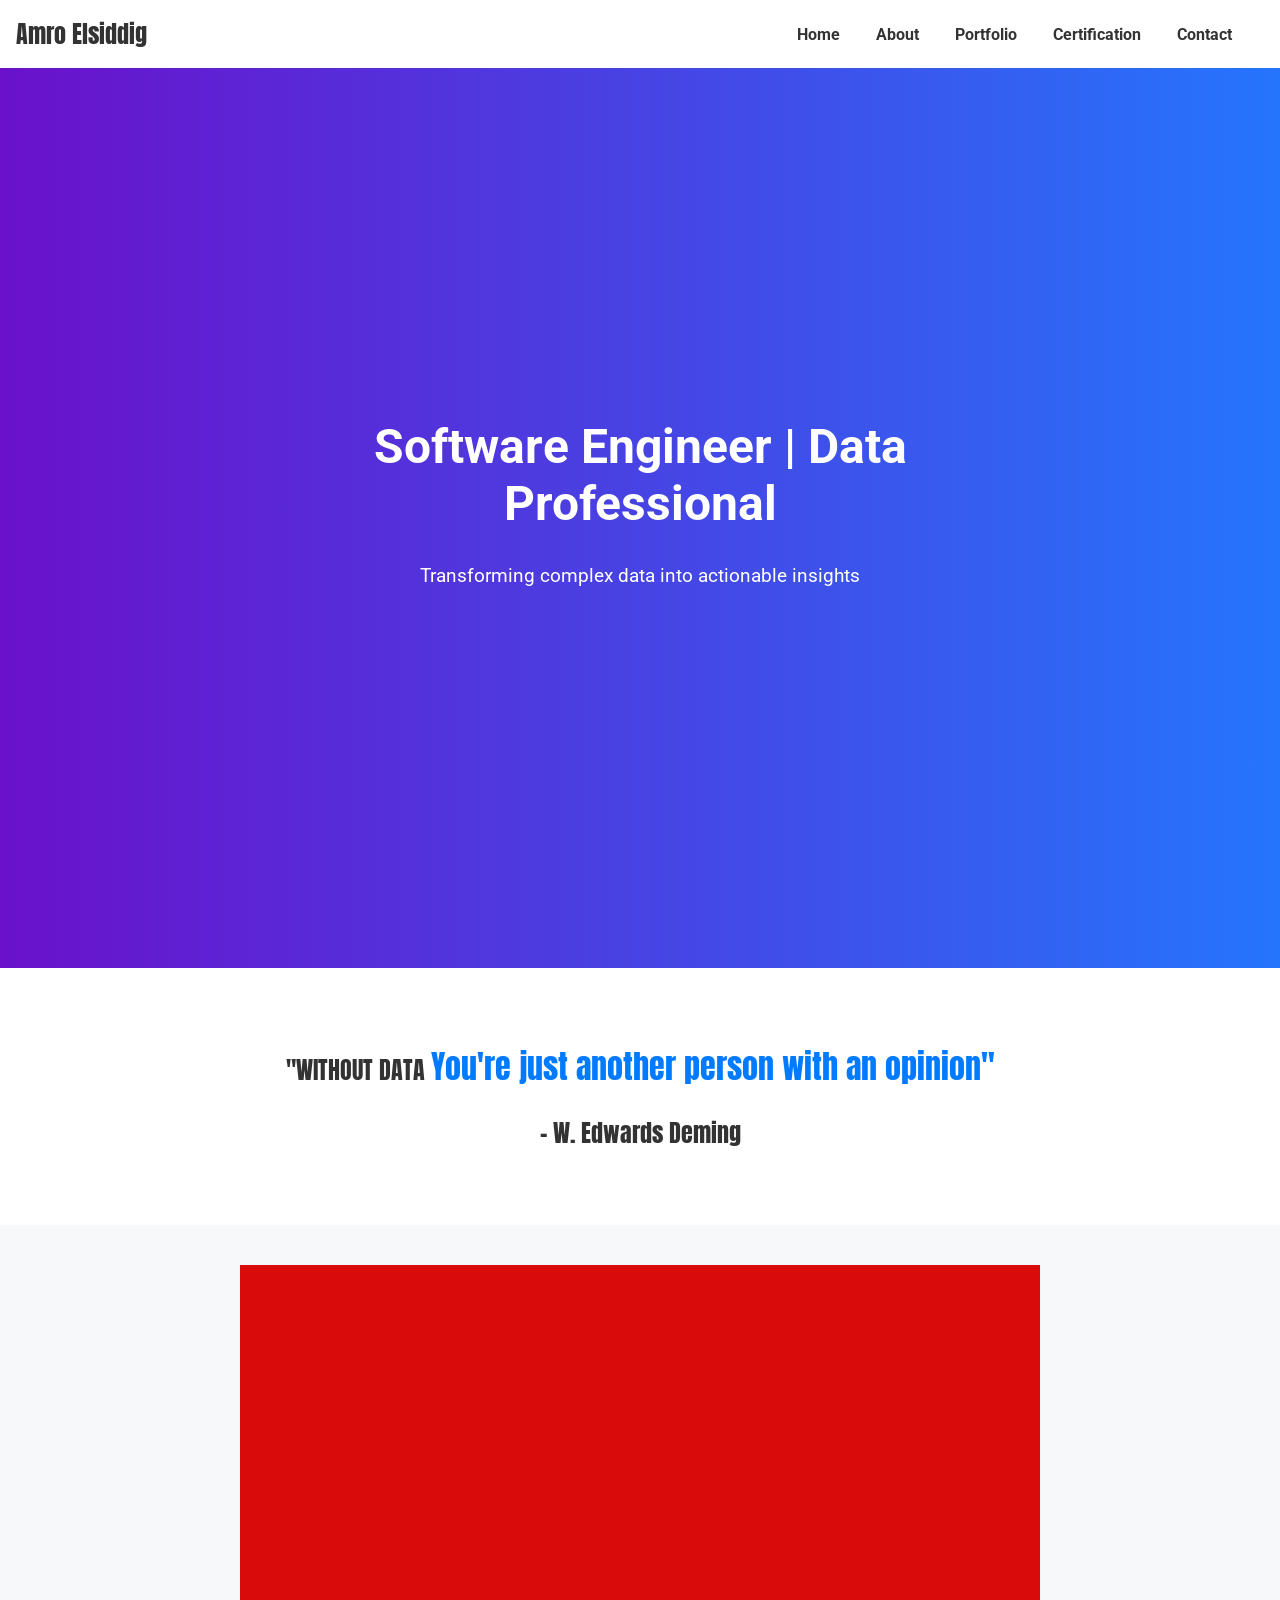
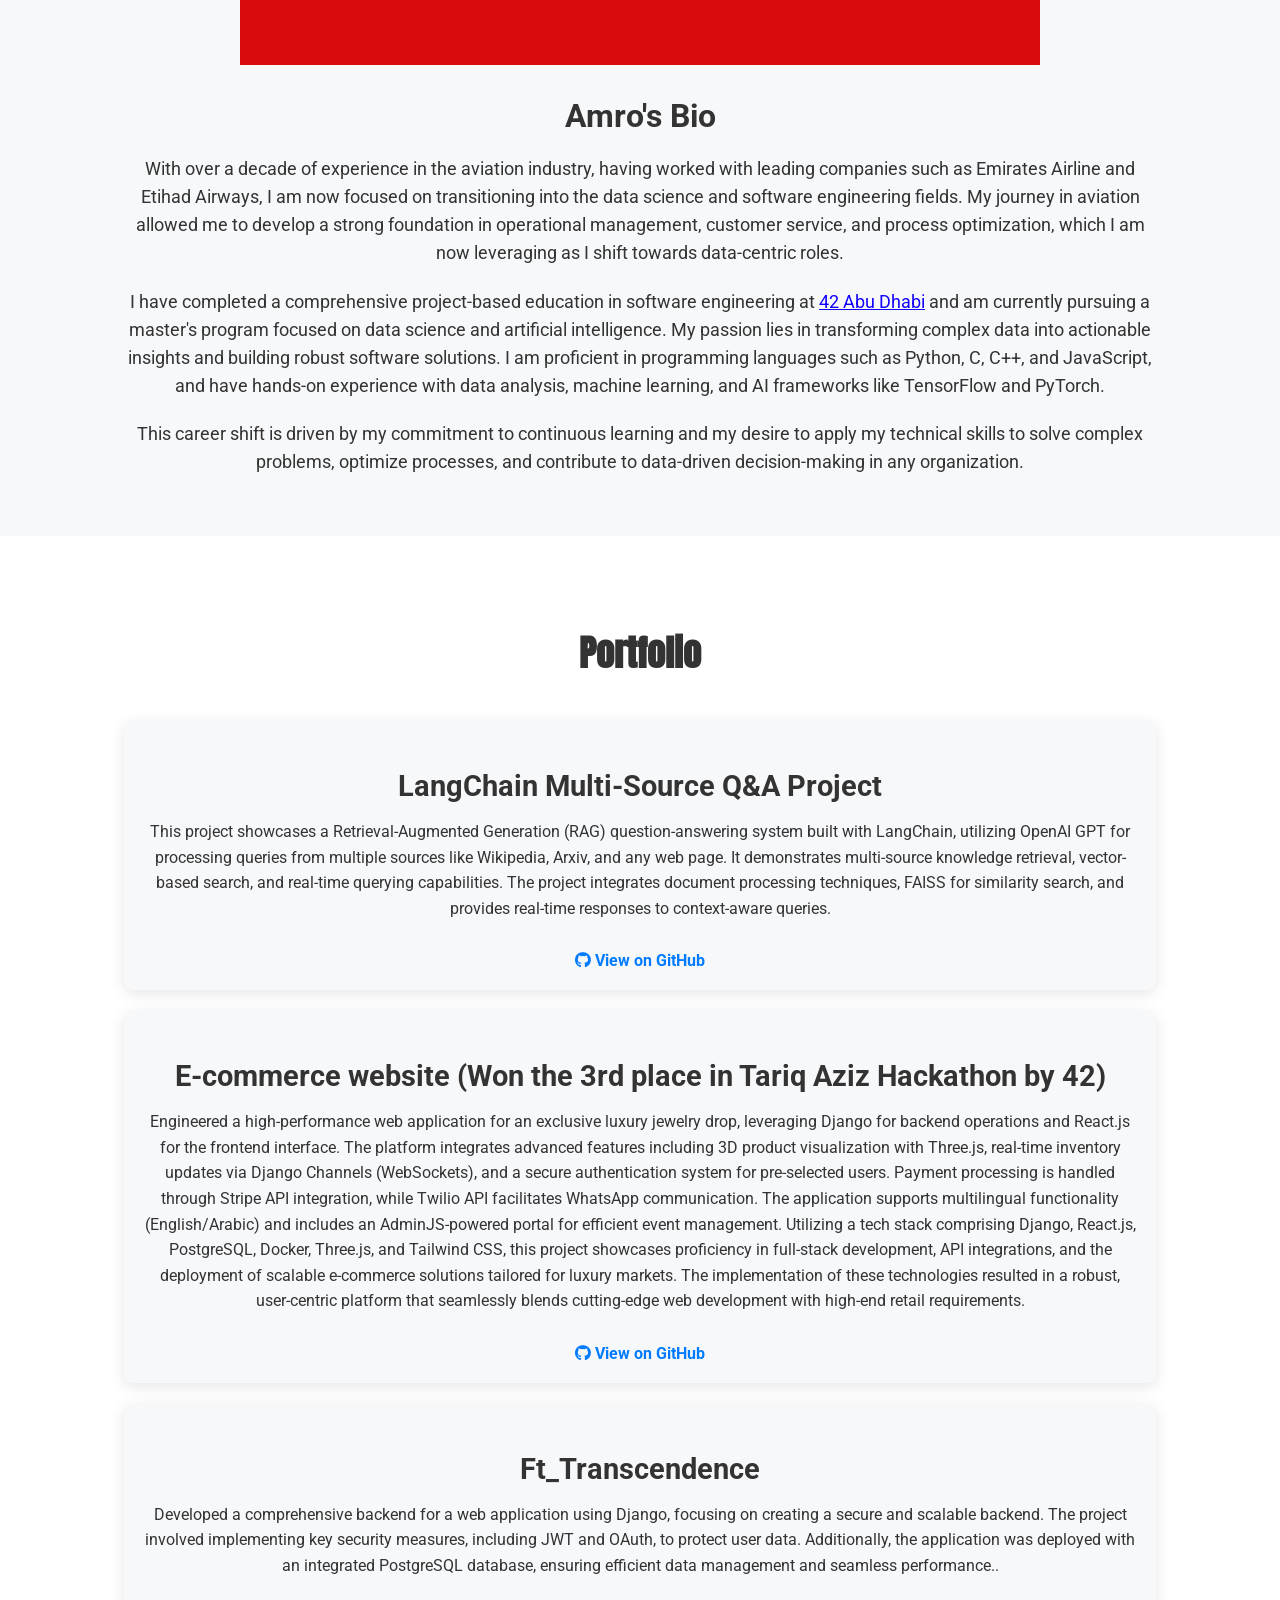
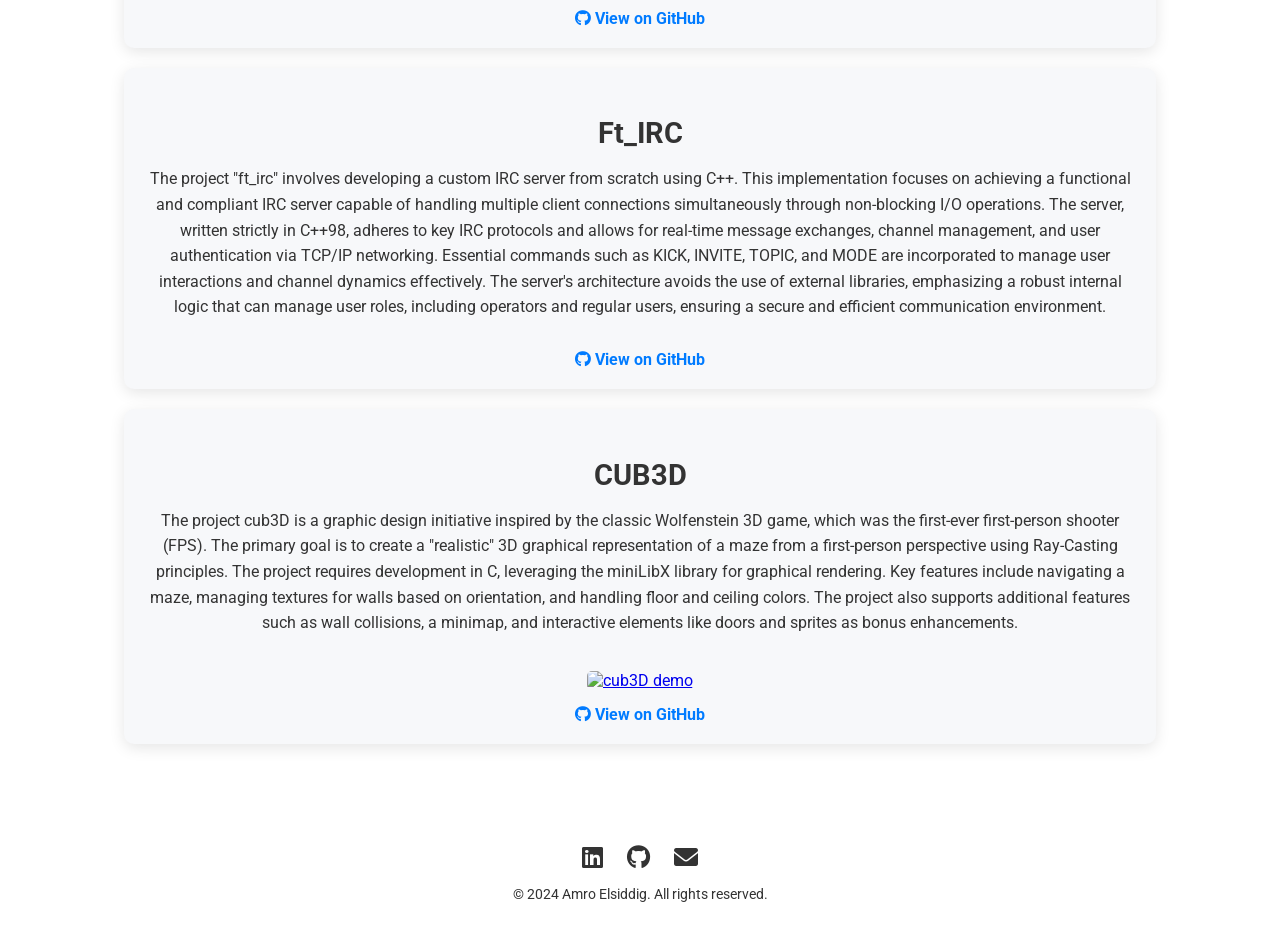
==== index.html @ ffdef71f "title" ====
<!doctype html>
<html lang="en">

<head>
    <meta charset="utf-8">
    <meta name="viewport" content="width=device-width, initial-scale=1">
    <title>Amro Elsiddig</title>

    <!-- Fonts -->
    <link href="https://fonts.googleapis.com/css2?family=Anton&family=Roboto:wght@400;700&display=swap" rel="stylesheet">

    <!-- Icons -->
    <link rel="stylesheet" href="https://cdnjs.cloudflare.com/ajax/libs/font-awesome/6.0.0-beta3/css/all.min.css">

    <!-- Custom Styles -->
    <link rel="stylesheet" href="styles.css">
</head>

<body>
    <nav class="navbar">
        <div class="navbar-left">
            <span class="navbar-name">Amro Elsiddig</span>
        </div>
        <ul class="navbar-right">
            <li><a href="#home">Home</a></li>
            <li><a href="#about">About</a></li>
            <li><a href="#portfolio">Portfolio</a></li>
            <li><a href="#Certification">Certification</a></li>
            <li><a href="#contact">Contact</a></li>
        </ul>
    </nav>

    <section class="banner">
        <div id="particles-js"></div>
        <div class="banner-content">
            <h2>Software Engineer | Data Professional </h2>
            <p>Transforming complex data into actionable insights</p>
        </div>
    </section>

    <section class="quote">
        <p>"WITHOUT DATA <span>You're just another person with an opinion"</span></p>
        <p>- W. Edwards Deming</p>
    </section>

    <main>
        <div class="content" id="about">
            <div style="width: 800px; height: 400px; background-color: rgb(218, 11, 11); margin: 0 auto;"></div>
            <h3>Amro's Bio</h3>
            <p>With over a decade of experience in the aviation industry, having worked with leading companies such as Emirates Airline and Etihad Airways, I am now focused on transitioning into the data science and software engineering fields. My journey in aviation allowed me to develop a strong foundation in operational management, customer service, and process optimization, which I am now leveraging as I shift towards data-centric roles.</p>
            <p>I have completed a comprehensive project-based education in software engineering at <a href="https://42abudhabi.ae" style="color: #1100fd;">42 Abu Dhabi</a> and am currently pursuing a master's program focused on data science and artificial intelligence. My passion lies in transforming complex data into actionable insights and building robust software solutions. I am proficient in programming languages such as Python, C, C++, and JavaScript, and have hands-on experience with data analysis, machine learning, and AI frameworks like TensorFlow and PyTorch.</p>
            <p>This career shift is driven by my commitment to continuous learning and my desire to apply my technical skills to solve complex problems, optimize processes, and contribute to data-driven decision-making in any organization.</p>
        </div>

        <div class="portfolio-block" id="portfolio">
            <h2>Portfolio</h2>
            <div class="portfolio-item">
                <h3>LangChain Multi-Source Q&A Project</h3>
                <p>This project showcases a Retrieval-Augmented Generation (RAG) question-answering system built with LangChain, utilizing OpenAI GPT for processing queries from multiple sources like Wikipedia, Arxiv, and any web page. It demonstrates multi-source knowledge retrieval, vector-based search, and real-time querying capabilities. The project integrates document processing techniques, FAISS for similarity search, and provides real-time responses to context-aware queries.</p>
                <a href="https://github.com/amrokamalelsiddig/Multi-Source-Knowledge-Retrieval-System" target="_blank" class="github-link">
                    <i class="fab fa-github"></i> View on GitHub
                </a>
            </div>                      
            <div class="portfolio-item">
                <h3>E-commerce website (Won the 3rd place in Tariq Aziz Hackathon by 42)</h3>
                <p>Engineered a high-performance web application for an exclusive luxury jewelry drop, leveraging Django for backend operations and React.js for the frontend interface. The platform integrates advanced features including 3D product visualization with Three.js, real-time inventory updates via Django Channels (WebSockets), and a secure authentication system for pre-selected users. Payment processing is handled through Stripe API integration, while Twilio API facilitates WhatsApp communication. The application supports multilingual functionality (English/Arabic) and includes an AdminJS-powered portal for efficient event management. Utilizing a tech stack comprising Django, React.js, PostgreSQL, Docker, Three.js, and Tailwind CSS, this project showcases proficiency in full-stack development, API integrations, and the deployment of scalable e-commerce solutions tailored for luxury markets. The implementation of these technologies resulted in a robust, user-centric platform that seamlessly blends cutting-edge web development with high-end retail requirements.</p>
                <a href="https://github.com/0x0M4R/colour_ring_drop?tab=readme-ov-file" target="_blank" class="github-link">
                    <i class="fab fa-github"></i> View on GitHub
                </a>
            </div>
            <div class="portfolio-item">
                <h3>Ft_Transcendence</h3>
                <p>Developed a comprehensive backend for a web application using Django, focusing on creating a secure and scalable backend. The project involved implementing key security measures, including JWT and OAuth, to protect user data. Additionally, the application was deployed with an integrated PostgreSQL database, ensuring efficient data management and seamless performance..</p>
                <a href="https://github.com/amrokamalelsiddig/Ft_Transcendence" target="_blank" class="github-link">
                    <i class="fab fa-github"></i> View on GitHub
                </a>
            </div>
            <div class="portfolio-item">
                <h3>Ft_IRC</h3>
                <p>The project "ft_irc" involves developing a custom IRC server from scratch using C++. This implementation focuses on achieving a functional and compliant IRC server capable of handling multiple client connections simultaneously through non-blocking I/O operations. The server, written strictly in C++98, adheres to key IRC protocols and allows for real-time message exchanges, channel management, and user authentication via TCP/IP networking. Essential commands such as KICK, INVITE, TOPIC, and MODE are incorporated to manage user interactions and channel dynamics effectively. The server's architecture avoids the use of external libraries, emphasizing a robust internal logic that can manage user roles, including operators and regular users, ensuring a secure and efficient communication environment.</p>
                <a href="https://github.com/amrokamalelsiddig/ft_irc" target="_blank" class="github-link">
                    <i class="fab fa-github"></i> View on GitHub
                </a>
            </div>
            <div class="portfolio-item">
                <h3>CUB3D</h3>
                <p>The project cub3D is a graphic design initiative inspired by the classic Wolfenstein 3D game, which was the first-ever first-person shooter (FPS). The primary goal is to create a "realistic" 3D graphical representation of a maze from a first-person perspective using Ray-Casting principles. The project requires development in C, leveraging the miniLibX library for graphical rendering. Key features include navigating a maze, managing textures for walls based on orientation, and handling floor and ceiling colors. The project also supports additional features such as wall collisions, a minimap, and interactive elements like doors and sprites as bonus enhancements.</p>
                <div class="gif-container">
                    <a href="https://github.com/amrokamalelsiddig/final_cub3d" target="_blank">
                        <img src="media/cub3d.gif" alt="cub3D demo" class="gif">
                    </a>
                </div>
                <div class="github-link-container">
                    <a href="https://github.com/amrokamalelsiddig/final_cub3d" target="_blank" class="github-link">
                        <i class="fab fa-github"></i> View on GitHub
                    </a>
                </div>
            </div>
            <!-- Add more portfolio items as needed -->
        </div>
    </main>
    <!-- Contact Section -->
    <footer>
        <div class="social-icons" id="contact">
            <a href="https://www.linkedin.com/in/amro-elsiddig" target="_blank"><i class="fab fa-linkedin"></i></a>
            <a href="https://github.com/amrokamalelsiddig" target="_blank"><i class="fab fa-github"></i></a>
            <a href="mailto:amrokamalelsiddig@gmail.com"><i class="fas fa-envelope"></i></a>
        </div>
        <p>&copy; 2024 Amro Elsiddig. All rights reserved.</p>
    </footer>
    <script src="https://cdn.jsdelivr.net/particles.js/2.0.0/particles.min.js"></script>
    <script src="script.js"></script>
</body>

</html>
---- styles.css ----
/* General Styles */
body {
    font-family: 'Roboto', sans-serif;
    margin: 0;
    padding: 0;
    background-color: #f7f8fa; /* Light background for a clean look */
    color: #333; /* Dark text for readability */
}

.navbar {
    background-color: #ffffff; /* White background for navbar */
    padding: 1rem;
    box-shadow: 0 2px 5px rgba(0, 0, 0, 0.1); /* Subtle shadow for depth */
    display: flex;
    justify-content: space-between;
    align-items: center;
}

.navbar-left {
    font-family: 'Anton', sans-serif;
    font-size: 1.5rem;
    color: #333; /* Dark text for contrast */
}

.navbar-right {
    list-style: none;
    margin: 0;
    padding: 0;
}

.navbar-right li {
    display: inline;
    margin-right: 2rem;
}

.navbar-right a {
    color: #333; /* Dark links */
    text-decoration: none;
    font-weight: bold;
    transition: color 0.3s;
}

.navbar-right a:hover {
    color: #007BFF; /* Blue hover color */
}

/* Banner Section */
.banner {
    position: relative;
    height: 100vh;
    display: flex;
    justify-content: center;
    align-items: center;
    text-align: center;
    background: linear-gradient(to right, #6a11cb, #2575fc); /* Modern gradient background */
    color: #ffffff;
}

.banner-content {
    z-index: 1;
    position: relative;
    max-width: 800px;
}

.banner h2 {
    font-size: 3rem;
    margin: 0;
    z-index: 2;
    position: relative;
}

.banner p {
    margin: 2rem 0;
    font-size: 1.2rem;
}

.banner .highlight {
    color: #ffba08; /* Highlighted text in golden yellow */
}

.banner .social-icons a {
    color: #ffffff;
    margin: 0 1rem;
    font-size: 2rem;
    transition: color 0.3s;
}

.banner .social-icons a:hover {
    color: #ffba08; /* Golden yellow hover effect */
}

.banner-buttons .btn {
    background-color: #ffffff;
    border: 1px solid #007BFF; /* Blue border */
    padding: 0.7rem 1.5rem;
    text-transform: uppercase;
    font-weight: bold;
    margin: 1rem;
    cursor: pointer;
    text-decoration: none;
    color: #007BFF; /* Blue text */
    transition: background-color 0.3s, color 0.3s;
}

.banner-buttons .btn:hover {
    background-color: #007BFF; /* Filled button on hover */
    color: #ffffff; /* White text */
}

/* Particles Container */
#particles-js {
    position: absolute;
    top: 0;
    left: 0;
    width: 100%;
    height: 100%;
    z-index: 0;
}

/* Quote Section */
.quote {
    background-color: #ffffff; /* Matching background with navbar */
    color: #333;
    padding: 50px 20px;
    text-align: center;
    font-family: 'Anton', sans-serif;
    font-size: 24px;
}

.quote span {
    color: #007BFF; /* Highlighted quote text */
    font-size: 32px;
}

/* Content Section */
.content {
    padding: 40px 20px;
    text-align: center;
    background-color: #f7f8fa; /* Light background */
    color: #333; /* Dark text */
    max-width: 80%;
    margin: 0 auto;
}

.content img {
    border-radius: 50%;
    margin-bottom: 20px;
}

.content h3 {
    font-size: 2em;
    margin-bottom: 20px;
}

.content p {
    font-size: 1.1em;
    line-height: 1.6;
    margin-bottom: 20px;
}

/* Portfolio Block */
.portfolio-block {
    background-color: #ffffff; /* White background */
    color: #333; /* Dark text */
    padding: 60px 20px;
    text-align: center;
}

.portfolio-block h2 {
    font-family: 'Anton', sans-serif;
    font-size: 36px;
    margin-bottom: 40px;
}

.portfolio-item {
    background-color: #f7f8fa; /* Light grey */
    padding: 20px;
    margin: 20px auto;
    width: 80%;
    box-shadow: 0px 4px 15px rgba(0, 0, 0, 0.1); /* Soft shadow */
    border-radius: 10px;
    text-align: center;
}

.portfolio-item h3 {
    font-size: 1.8em;
    margin-bottom: 10px;
}

.portfolio-item p {
    font-size: 1em;
    line-height: 1.6;
    margin-bottom: 15px;
}

.portfolio-item a.github-link {
    display: inline-block;
    margin-top: 15px;
    color: #007BFF; /* Blue link */
    text-decoration: none;
    font-weight: bold;
    font-size: 1em;
}

.portfolio-item a.github-link:hover {
    text-decoration: underline;
}

.gif-container img {
    width: 100%;
    max-width: 400px;
    height: auto;
    margin-top: 15px;
    border-radius: 5px;
}

.gif-container {
    text-align: center;
    margin-top: 20px;
}

/* Footer */
footer {
    background-color: #ffffff; /* Matching background */
    color: #333;
    text-align: center;
    padding: 20px;
}

.social-icons {
    margin-bottom: 10px;
}

.social-icons a {
    color: #333;
    margin: 0 10px;
    font-size: 24px;
    transition: color 0.3s;
}

.social-icons a:hover {
    color: #007BFF; /* Blue hover effect */
}

footer p {
    font-size: 14px;
}

/* Contact Section */
.contact {
    background-color: #ffffff; /* White background */
    color: #333; /* Dark text */
    padding: 60px 20px;
    text-align: center;
}

.contact h2 {
    font-family: 'Anton', sans-serif;
    font-size: 36px;
    margin-bottom: 40px;
}

.form-group {
    margin-bottom: 20px;
}

.form-group label {
    display: block;
    margin-bottom: 10px;
    font-weight: bold;
}

.form-group input, .form-group textarea {
    width: 100%;
    padding: 10px;
    border: 1px solid #ccc;
    border-radius: 5px;
    font-size: 16px;
}

.form-group input[type="submit"] {
    background-color: #007BFF; /* Blue button */
    color: #ffffff;
    border: none;
    padding: 10px 20px;
    font-size: 16px;
    cursor: pointer;
}

.form-group input[type="submit"]:hover {
    background-color: #0069d9; /* Darker blue on hover */
}

.error-message {
    color: #ff0000; /* Red error message */
    font-size: 14px;
    display: none;
}

.error-message.visible {
    display: block;
}
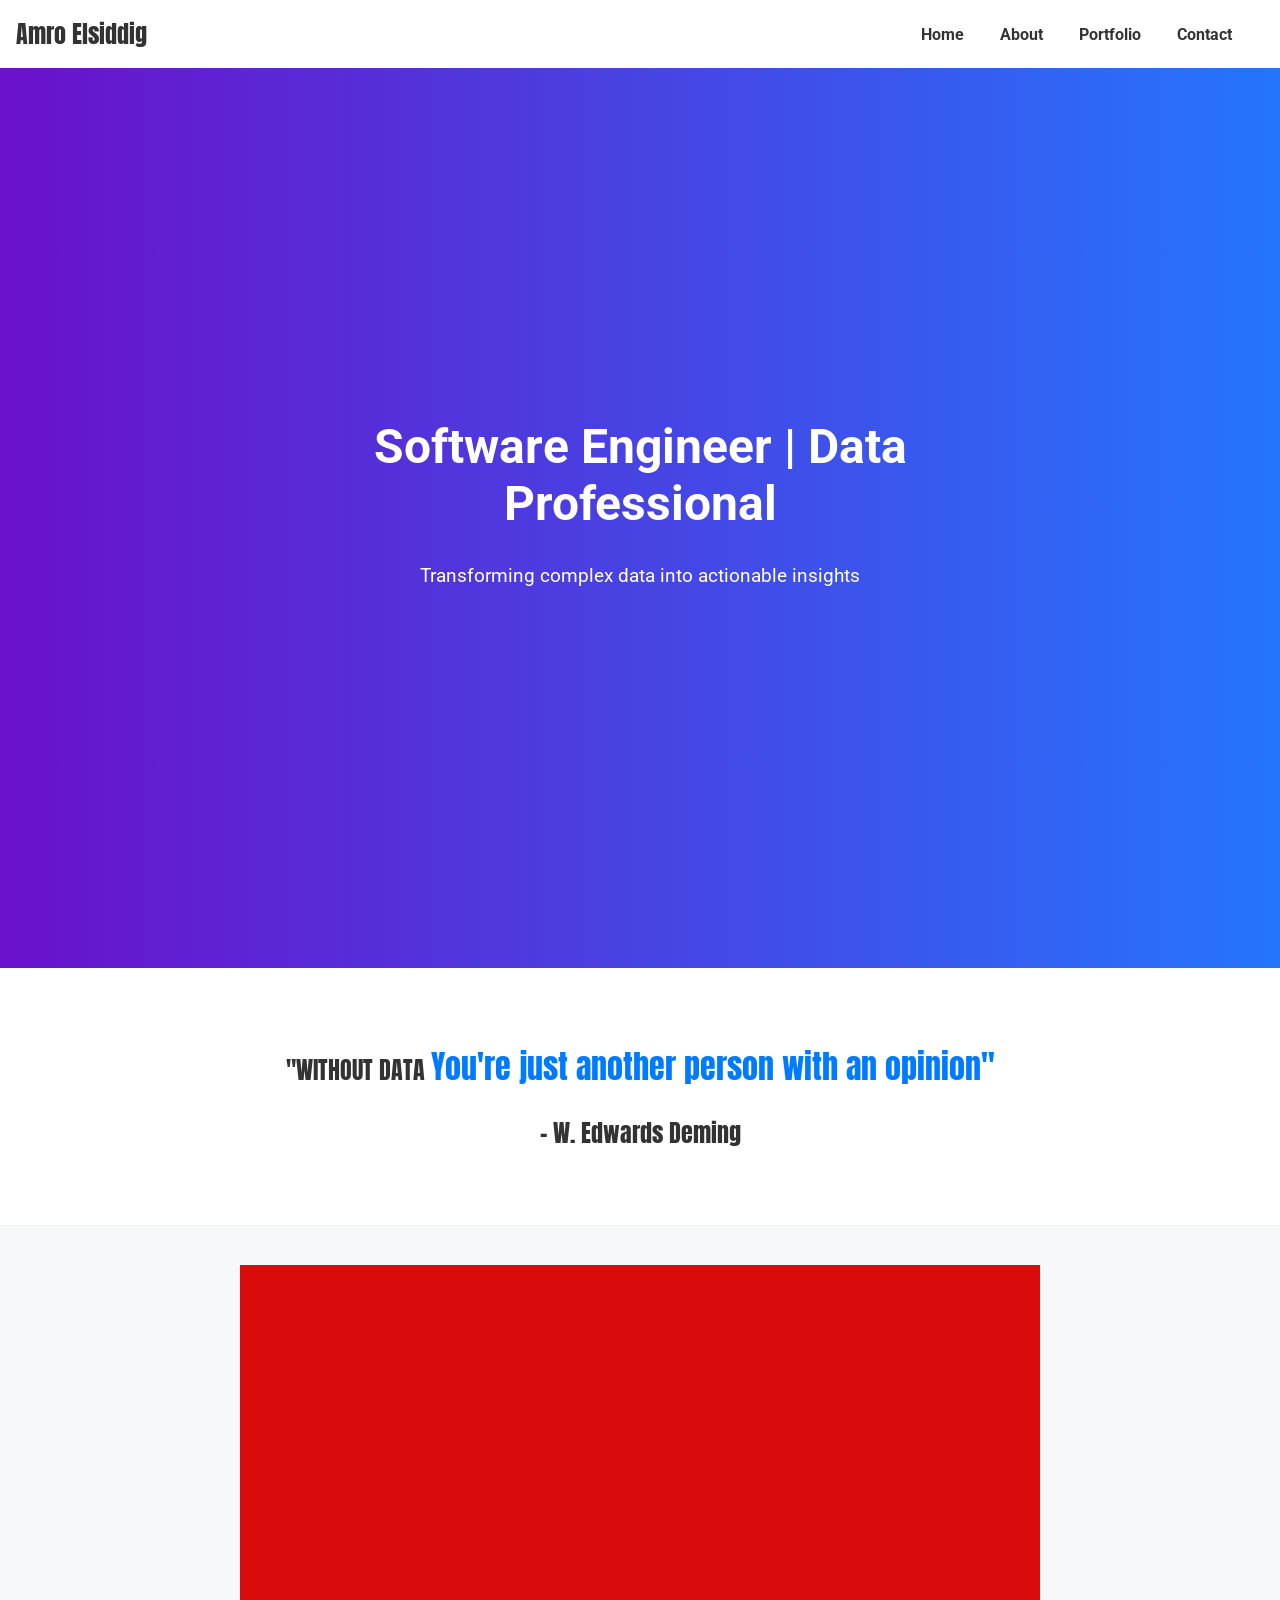
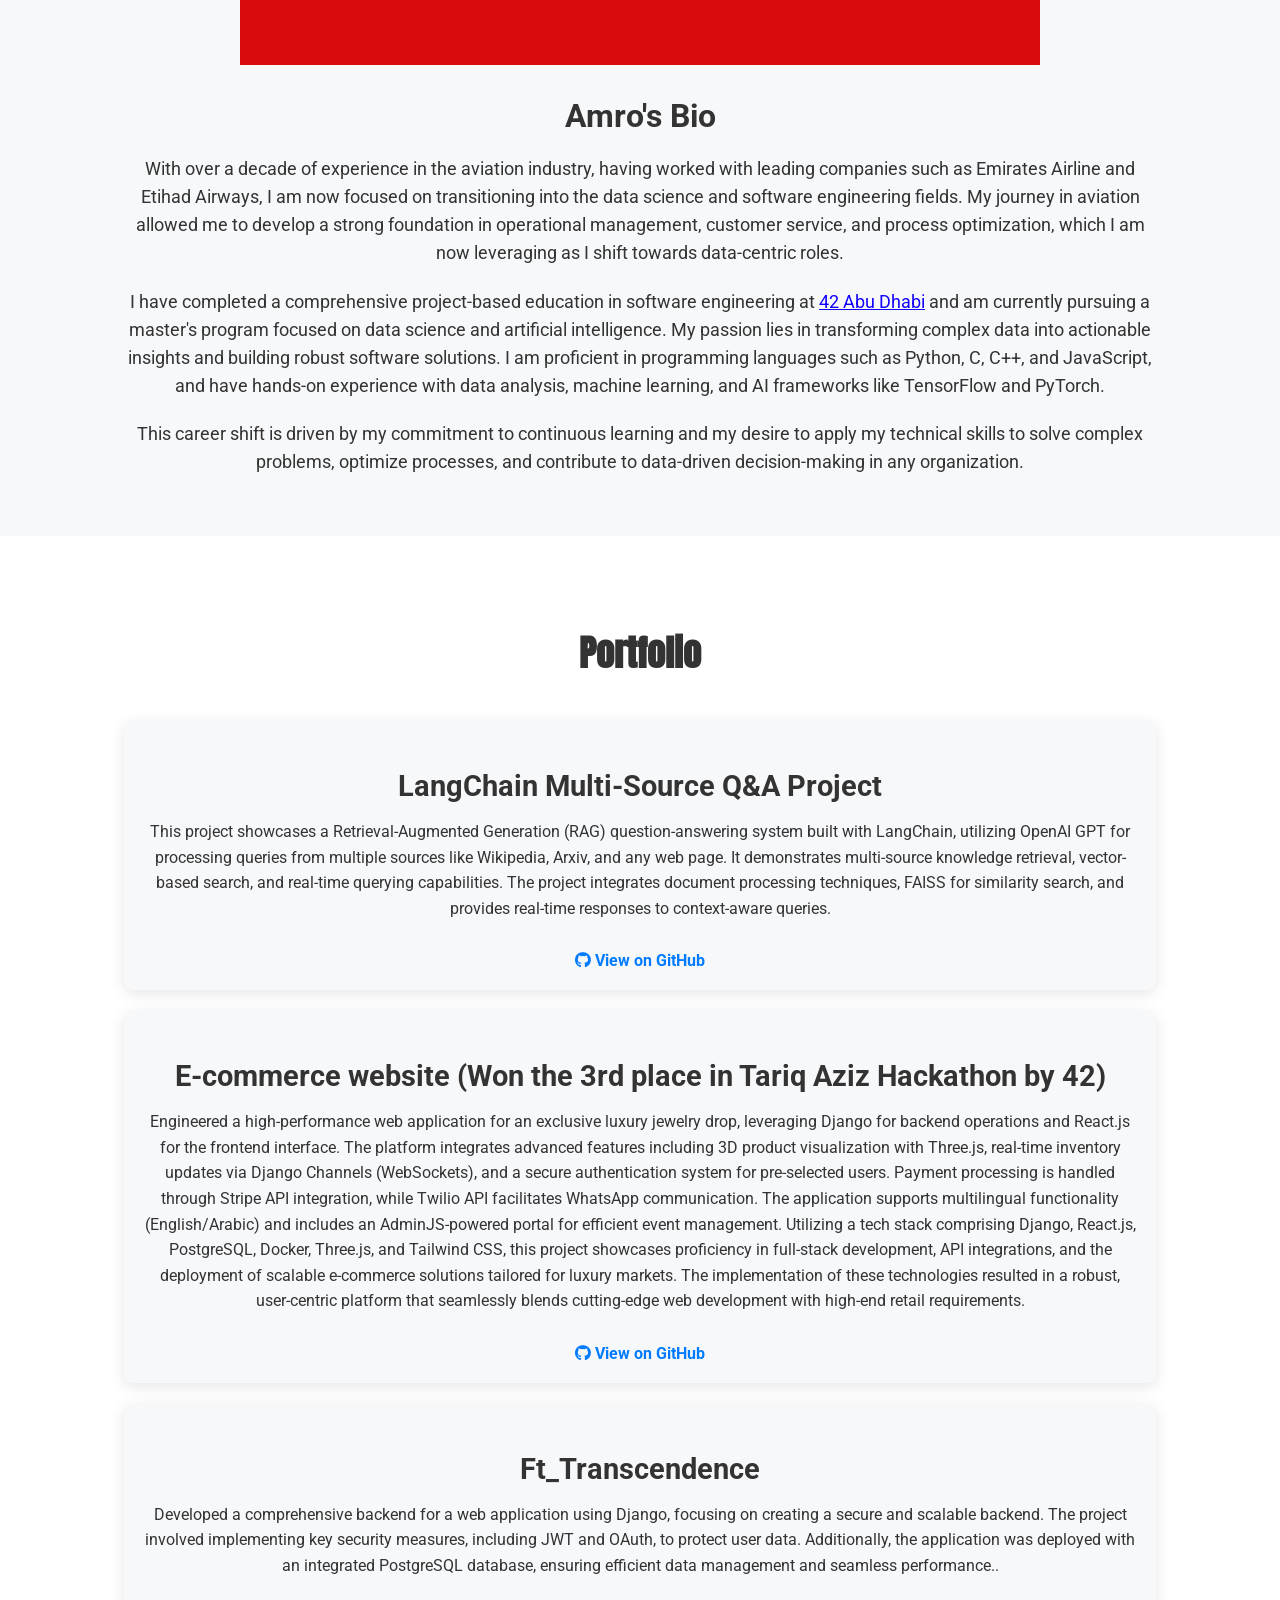
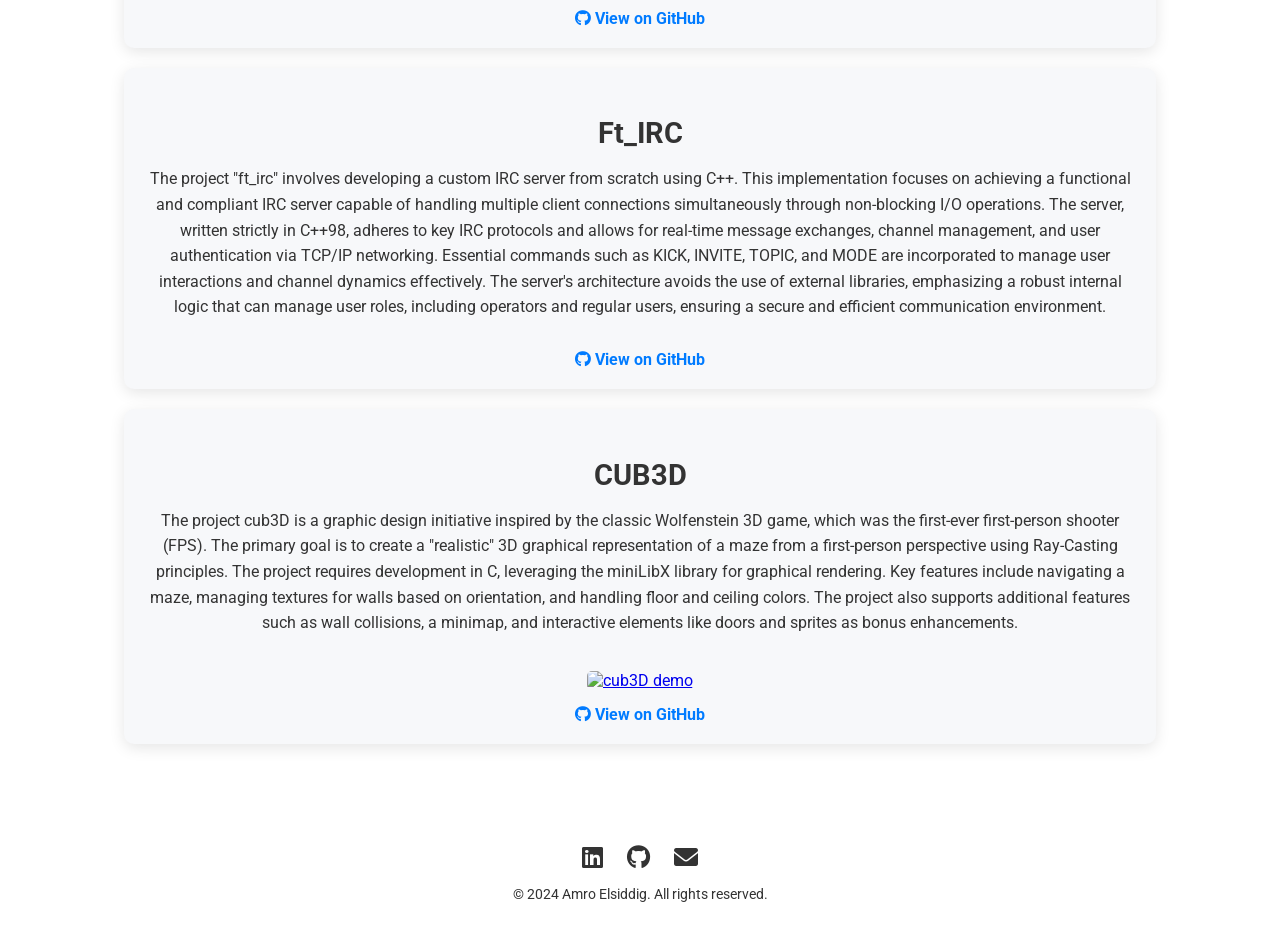
==== commit 25ef3bcb: "removed cert" ====
--- a/index.html
+++ b/index.html
@@ -25,7 +25,7 @@
             <li><a href="#home">Home</a></li>
             <li><a href="#about">About</a></li>
             <li><a href="#portfolio">Portfolio</a></li>
-            <li><a href="#Certification">Certification</a></li>
+            <!-- <li><a href="#Certification">Certification</a></li> -->
             <li><a href="#contact">Contact</a></li>
         </ul>
     </nav>
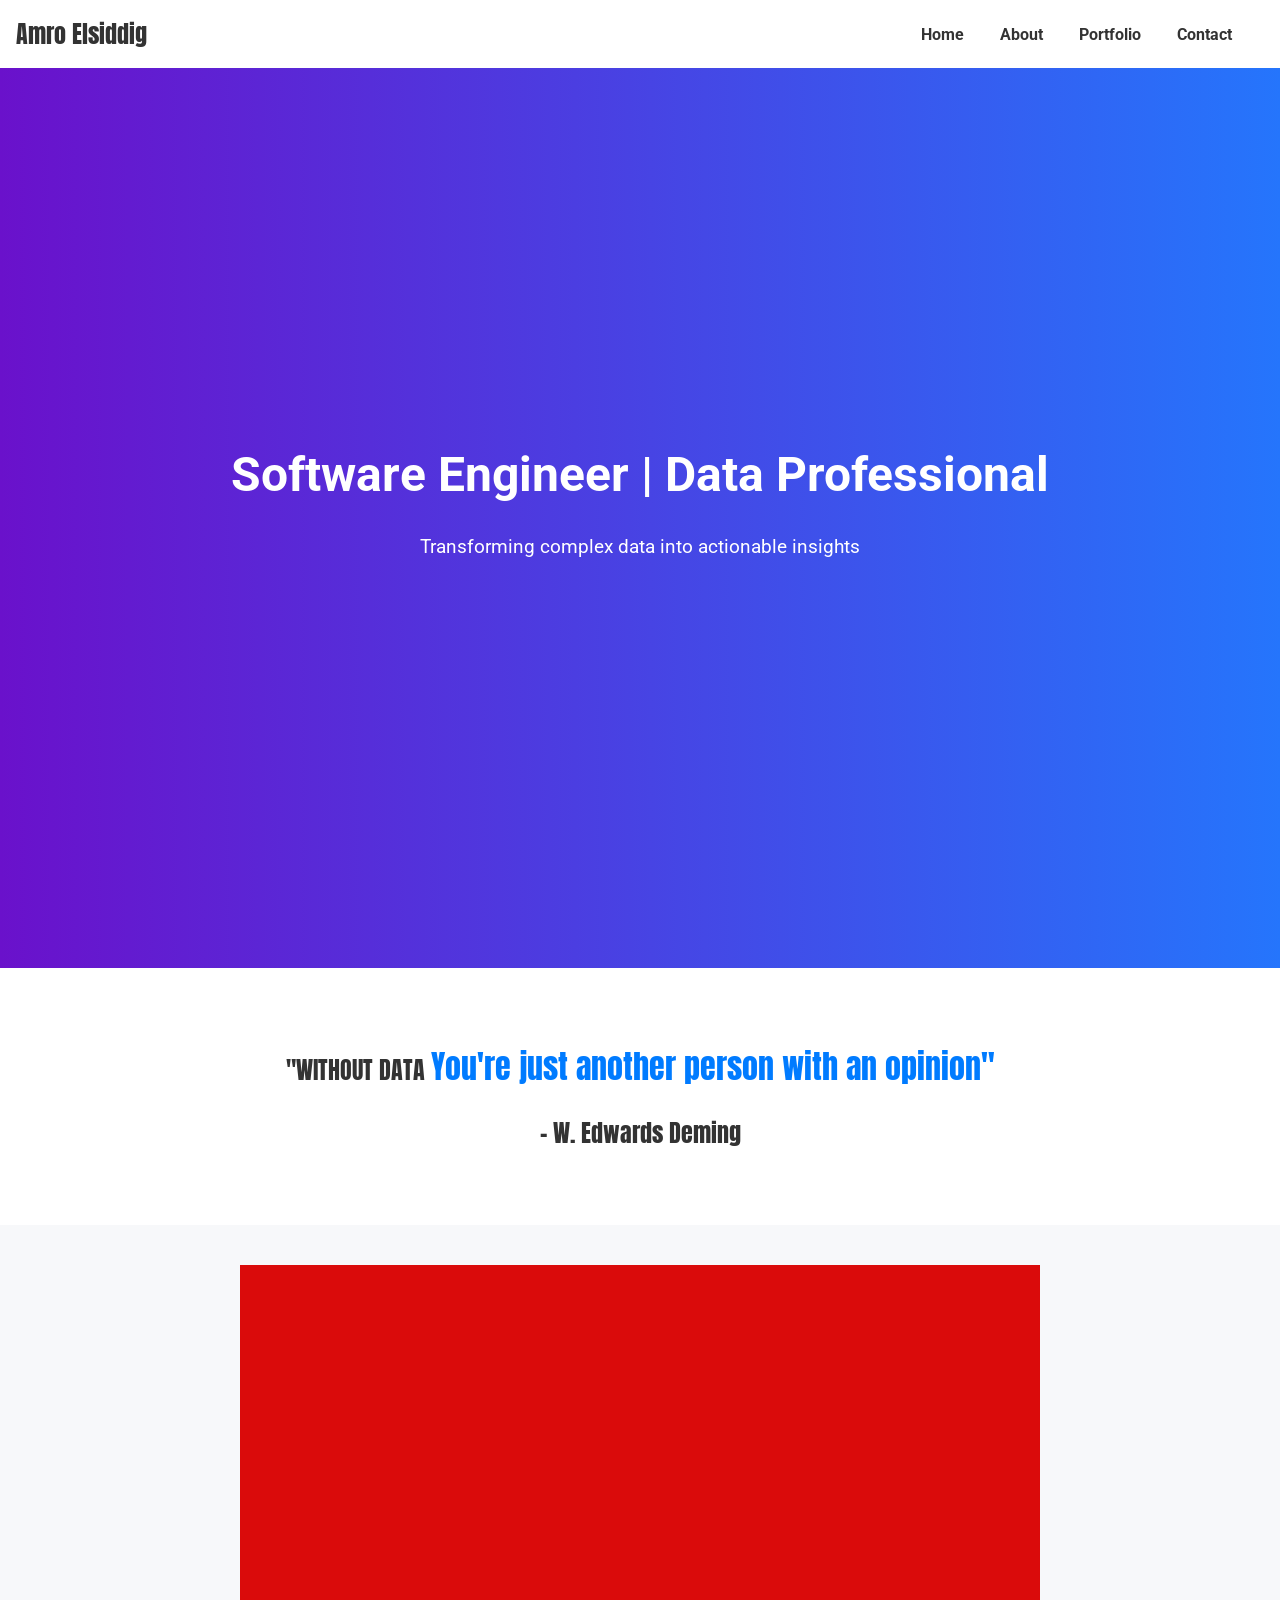
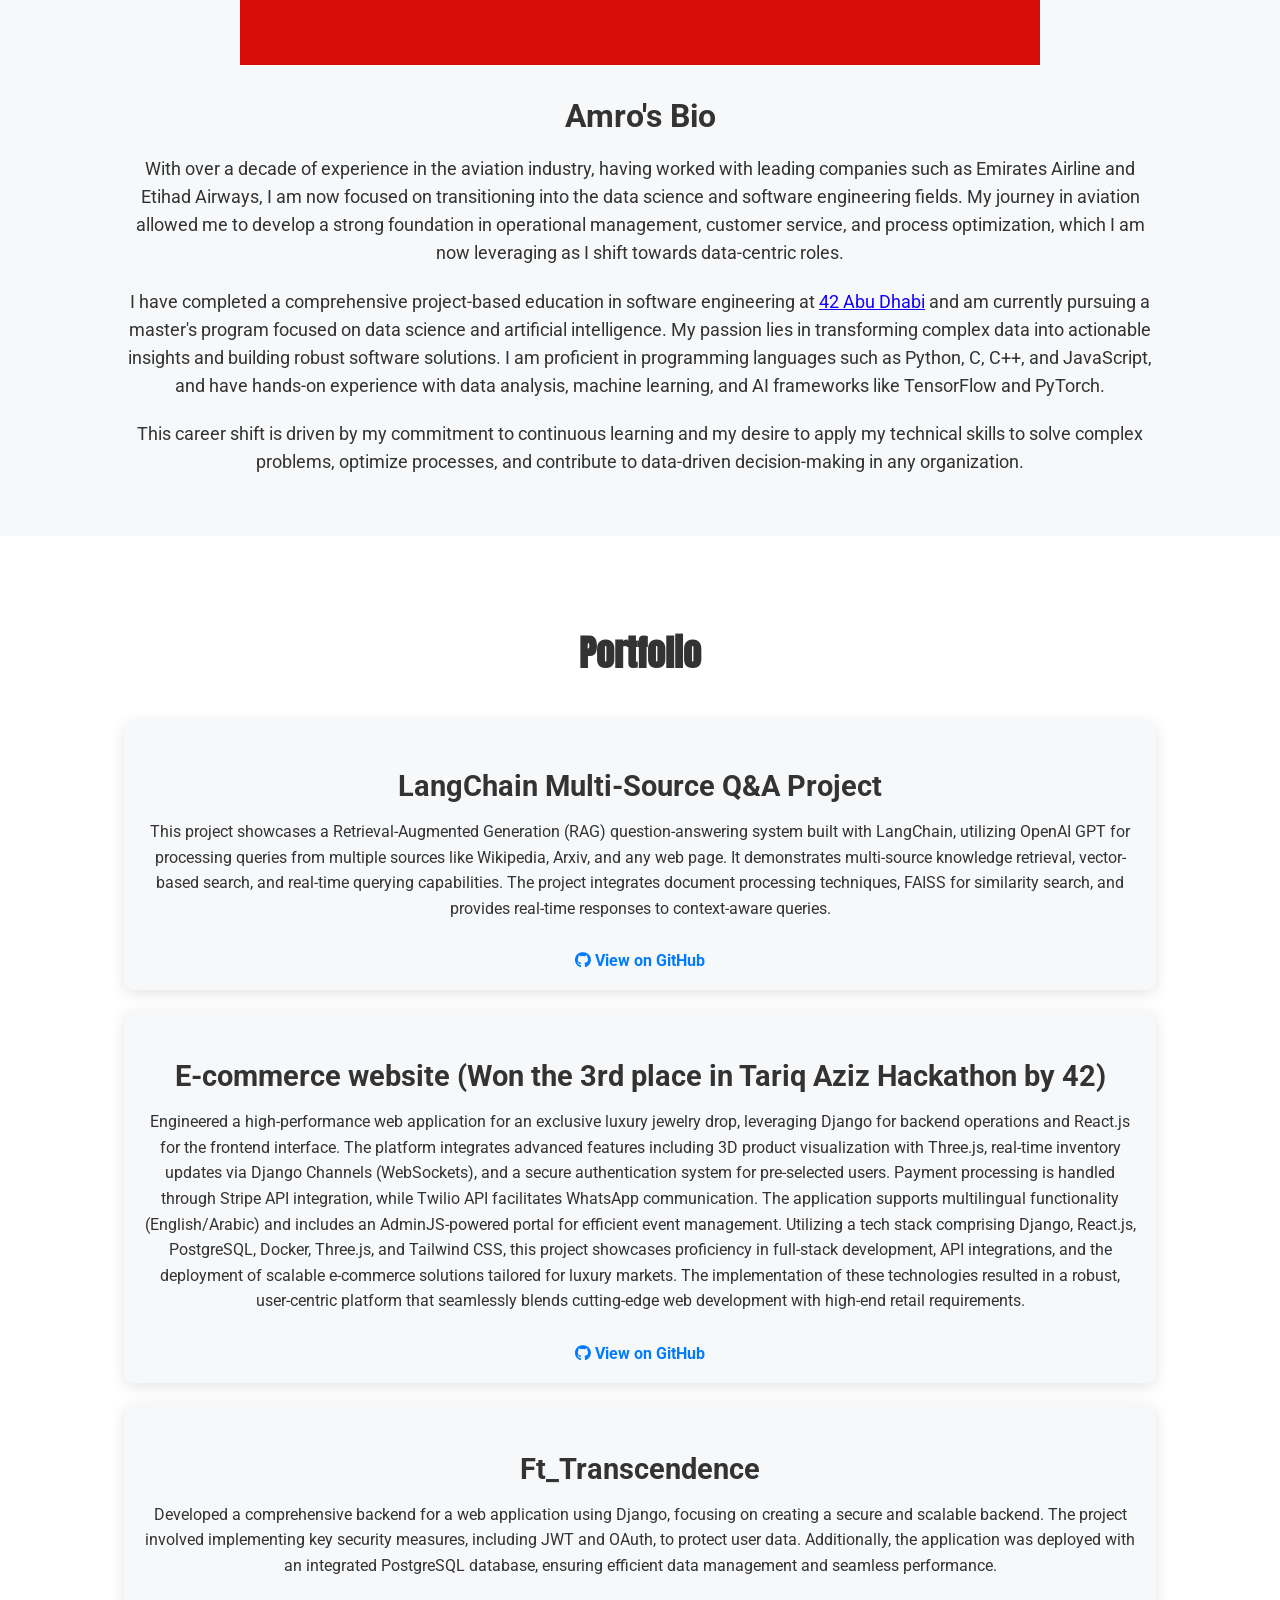
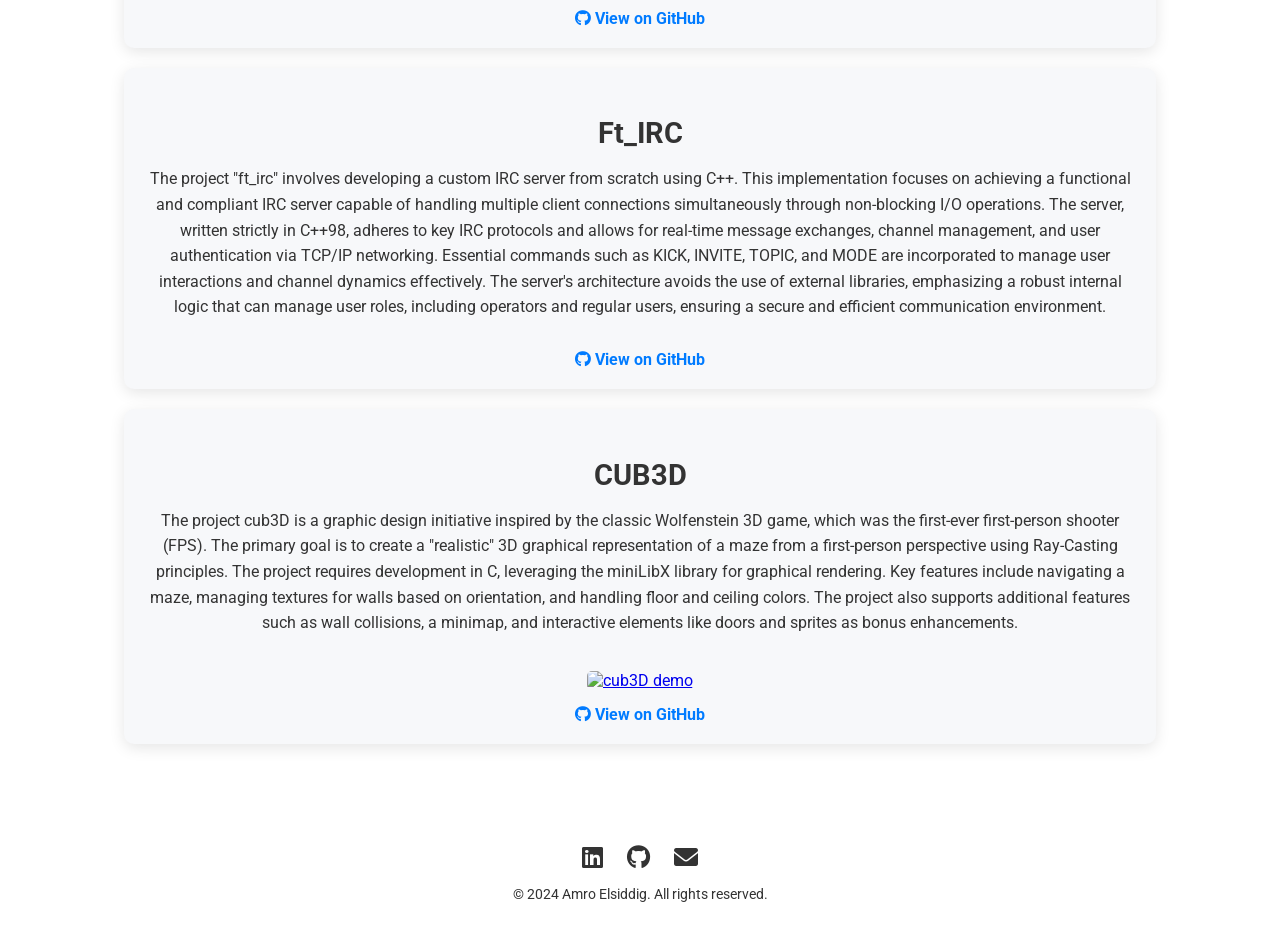
==== commit 9b0c51ca: "Merge branch 'master' of github.com:amrokamalelsiddig/amrokamalelsiddig.github.io" ====
--- a/index.html
+++ b/index.html
@@ -70,7 +70,7 @@
             </div>
             <div class="portfolio-item">
                 <h3>Ft_Transcendence</h3>
-                <p>Developed a comprehensive backend for a web application using Django, focusing on creating a secure and scalable backend. The project involved implementing key security measures, including JWT and OAuth, to protect user data. Additionally, the application was deployed with an integrated PostgreSQL database, ensuring efficient data management and seamless performance..</p>
+                <p>Developed a comprehensive backend for a web application using Django, focusing on creating a secure and scalable backend. The project involved implementing key security measures, including JWT and OAuth, to protect user data. Additionally, the application was deployed with an integrated PostgreSQL database, ensuring efficient data management and seamless performance.</p>
                 <a href="https://github.com/amrokamalelsiddig/Ft_Transcendence" target="_blank" class="github-link">
                     <i class="fab fa-github"></i> View on GitHub
                 </a>
--- a/styles.css
+++ b/styles.css
@@ -59,7 +59,7 @@
 .banner-content {
     z-index: 1;
     position: relative;
-    max-width: 800px;
+    max-width: 900px;
 }
 
 .banner h2 {
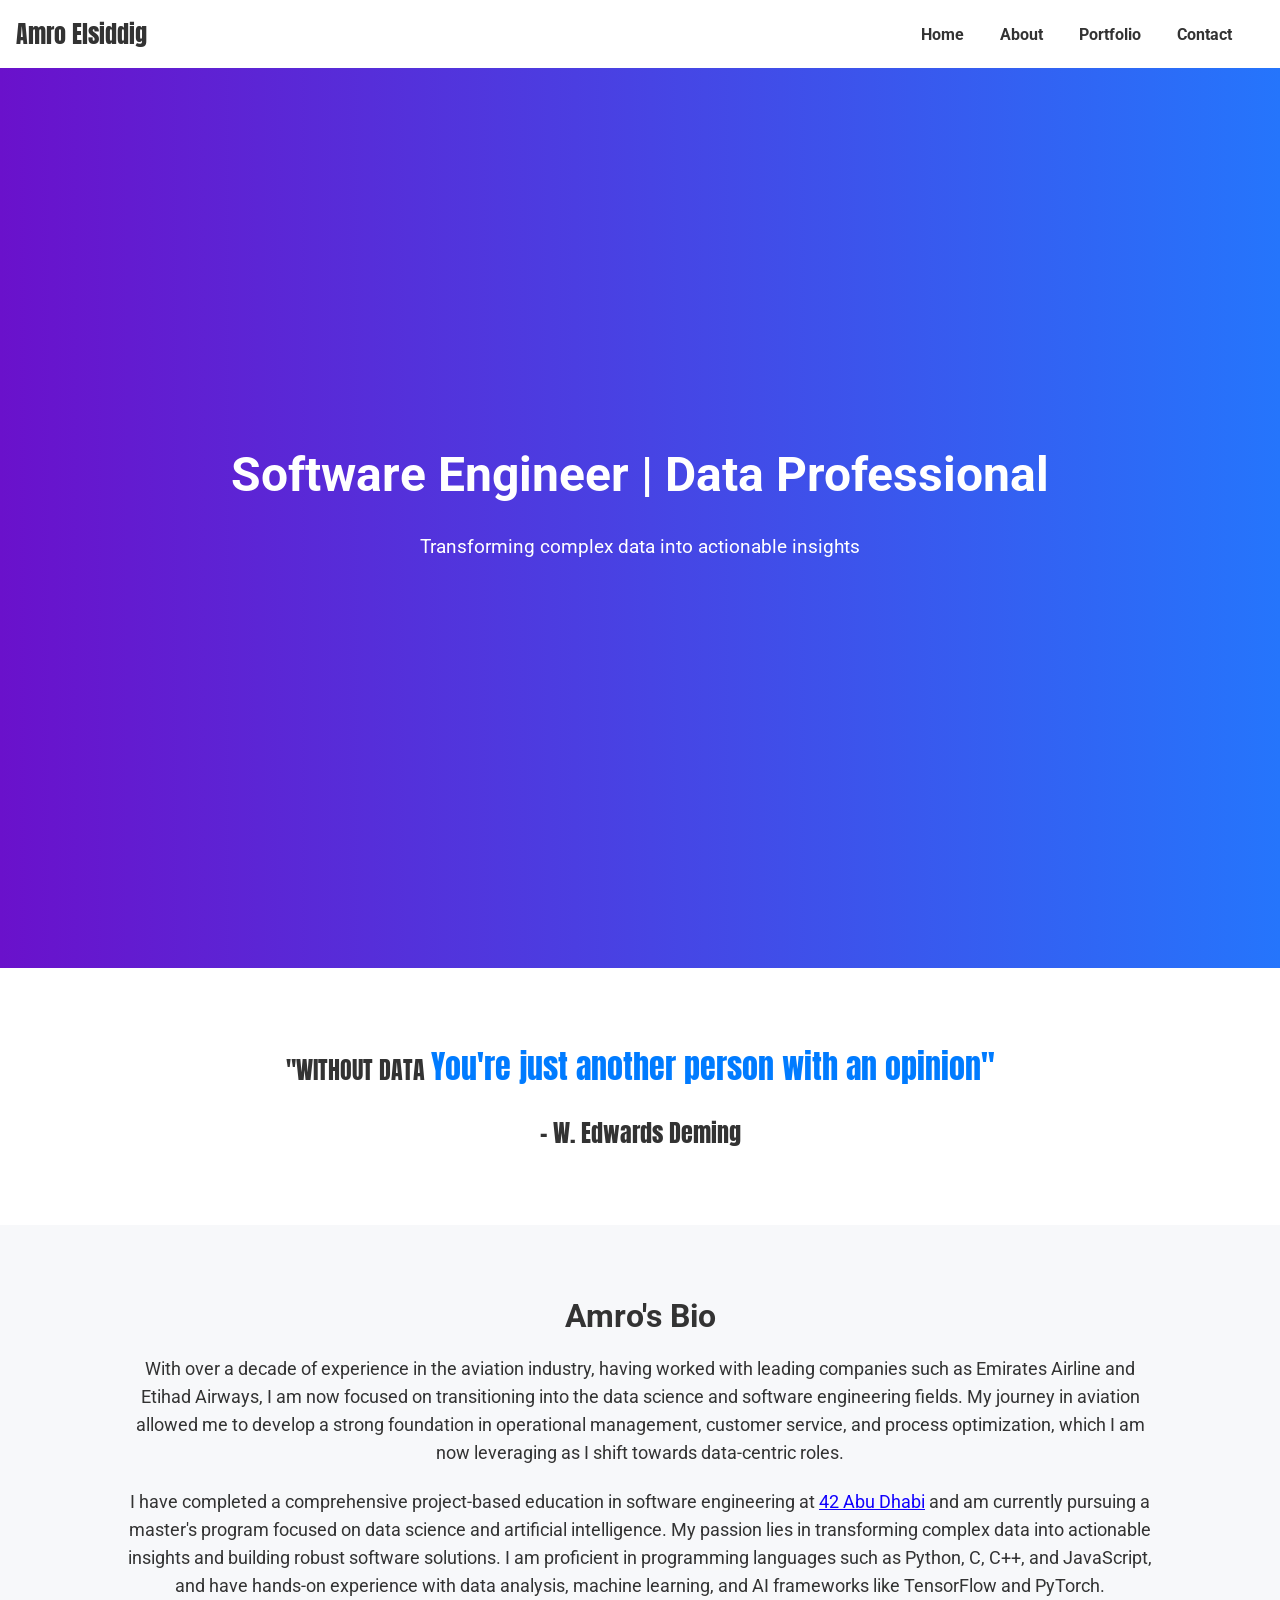
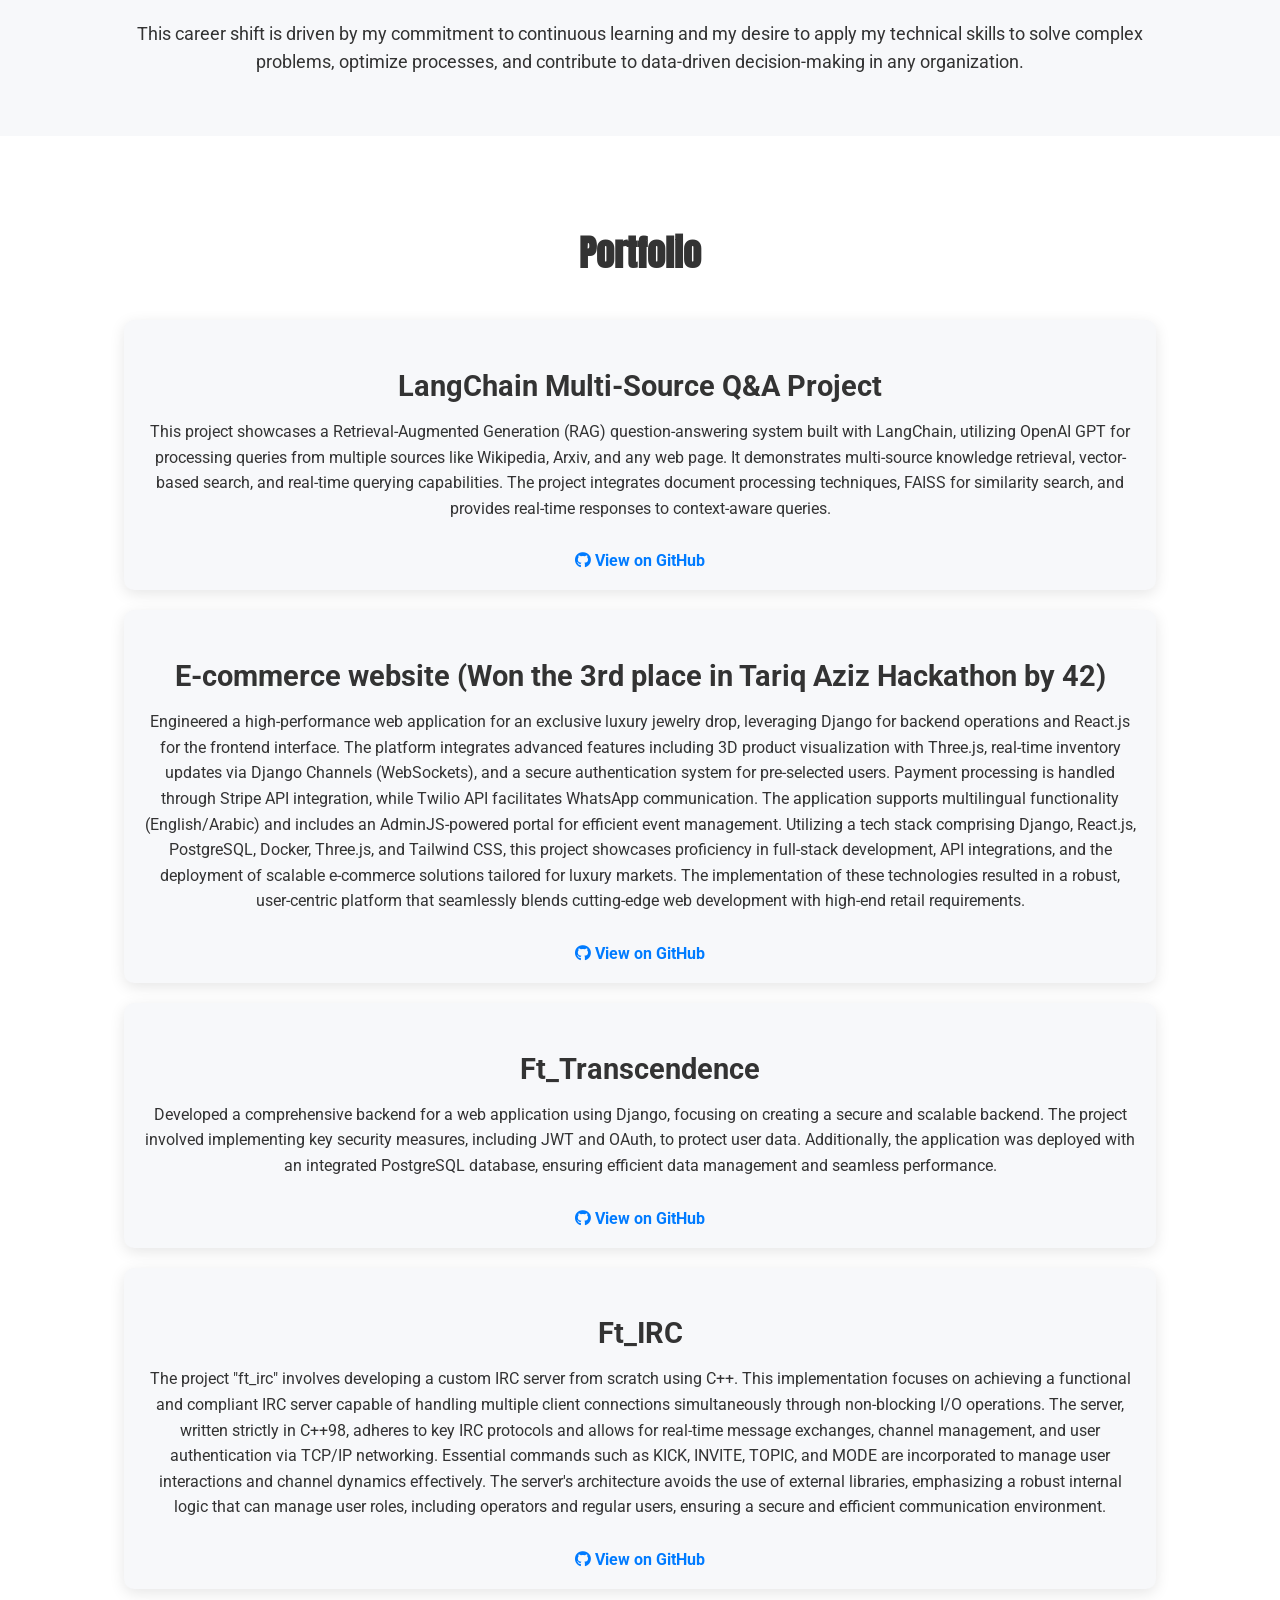
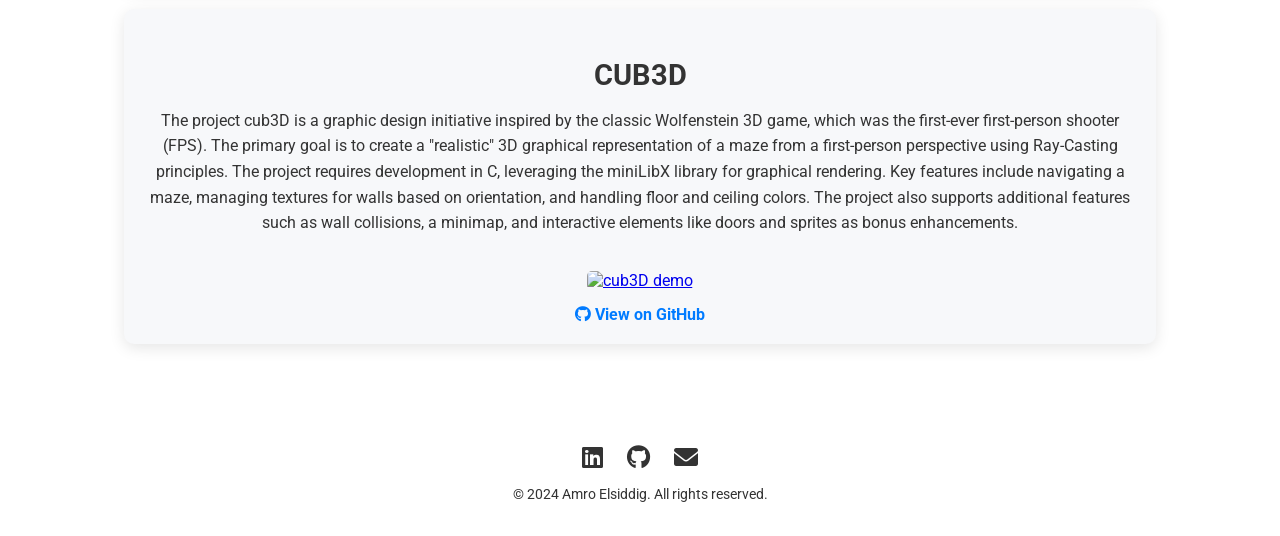
==== commit b380ce55: "removed frame" ====
--- a/index.html
+++ b/index.html
@@ -45,7 +45,7 @@
 
     <main>
         <div class="content" id="about">
-            <div style="width: 800px; height: 400px; background-color: rgb(218, 11, 11); margin: 0 auto;"></div>
+            <div style="width: 00px; height: 00px; background-color: rgb(218, 11, 11); margin: 0 auto;"></div>
             <h3>Amro's Bio</h3>
             <p>With over a decade of experience in the aviation industry, having worked with leading companies such as Emirates Airline and Etihad Airways, I am now focused on transitioning into the data science and software engineering fields. My journey in aviation allowed me to develop a strong foundation in operational management, customer service, and process optimization, which I am now leveraging as I shift towards data-centric roles.</p>
             <p>I have completed a comprehensive project-based education in software engineering at <a href="https://42abudhabi.ae" style="color: #1100fd;">42 Abu Dhabi</a> and am currently pursuing a master's program focused on data science and artificial intelligence. My passion lies in transforming complex data into actionable insights and building robust software solutions. I am proficient in programming languages such as Python, C, C++, and JavaScript, and have hands-on experience with data analysis, machine learning, and AI frameworks like TensorFlow and PyTorch.</p>
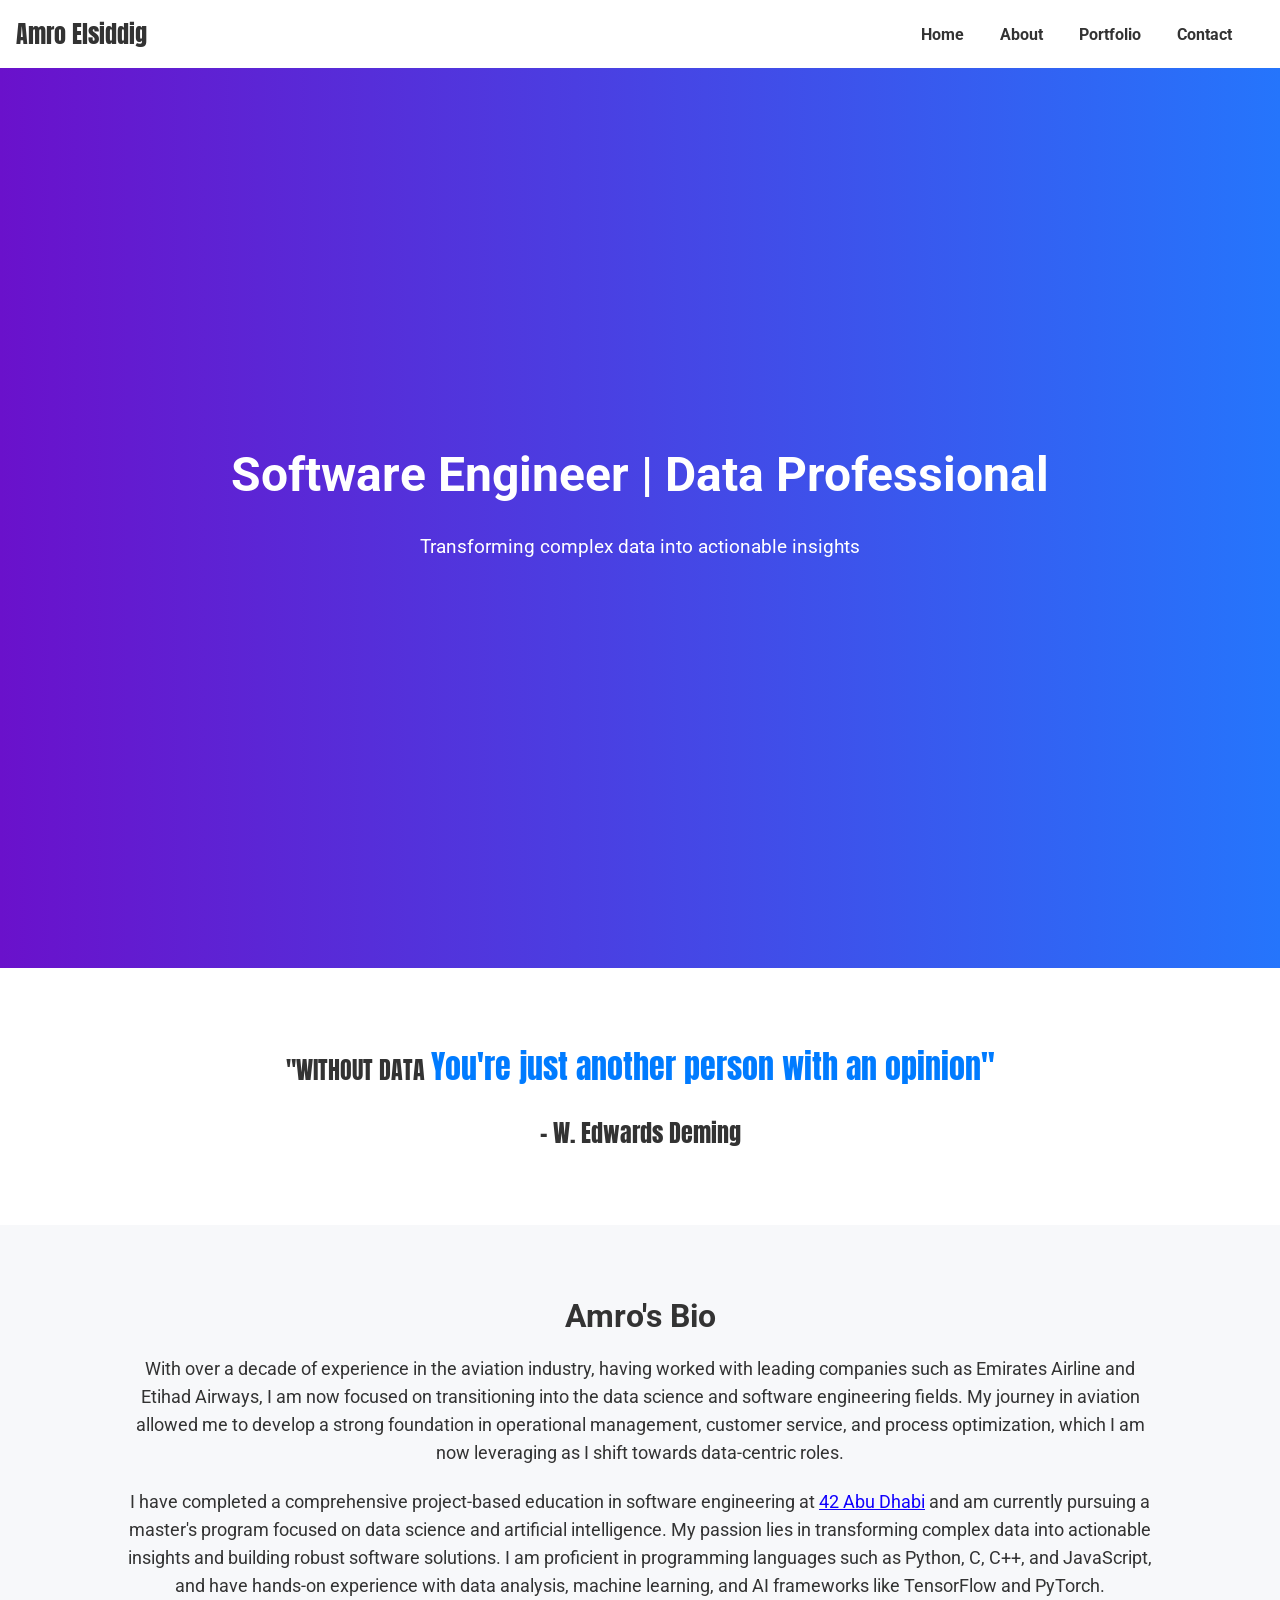
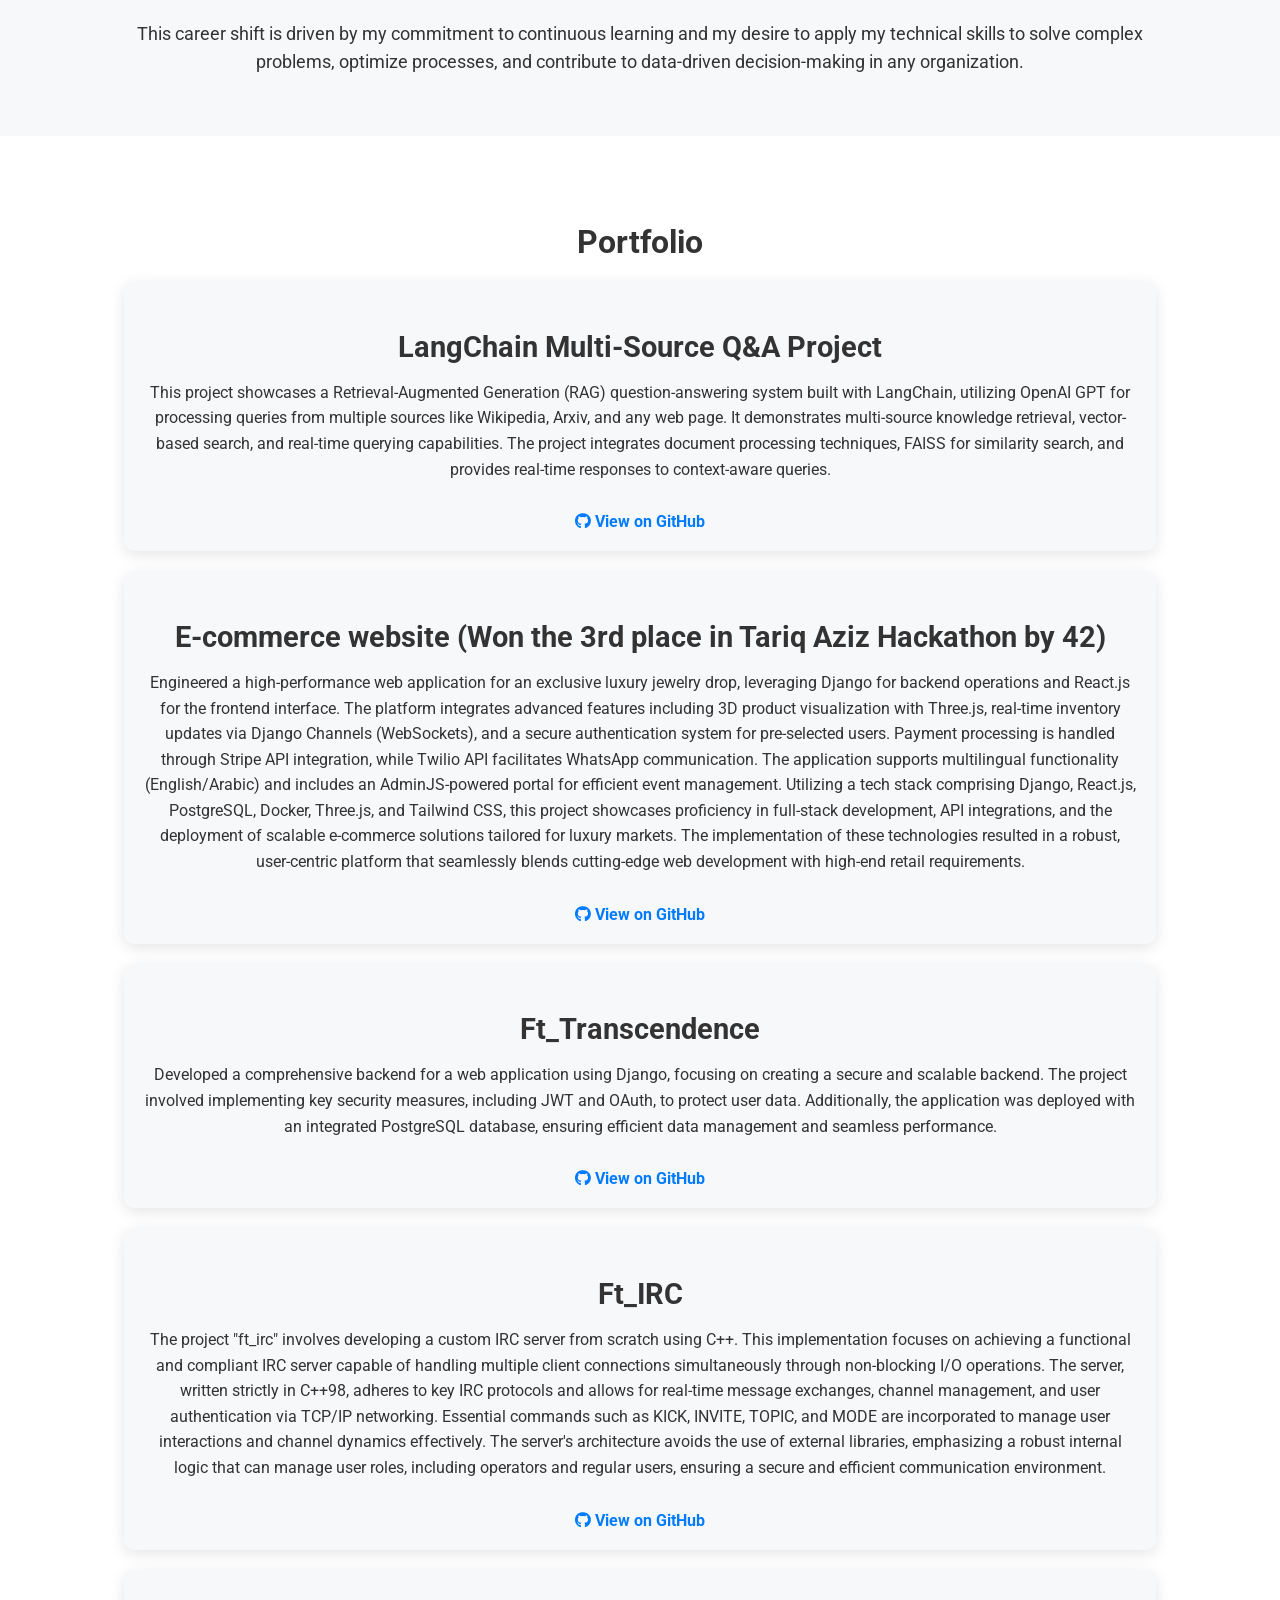
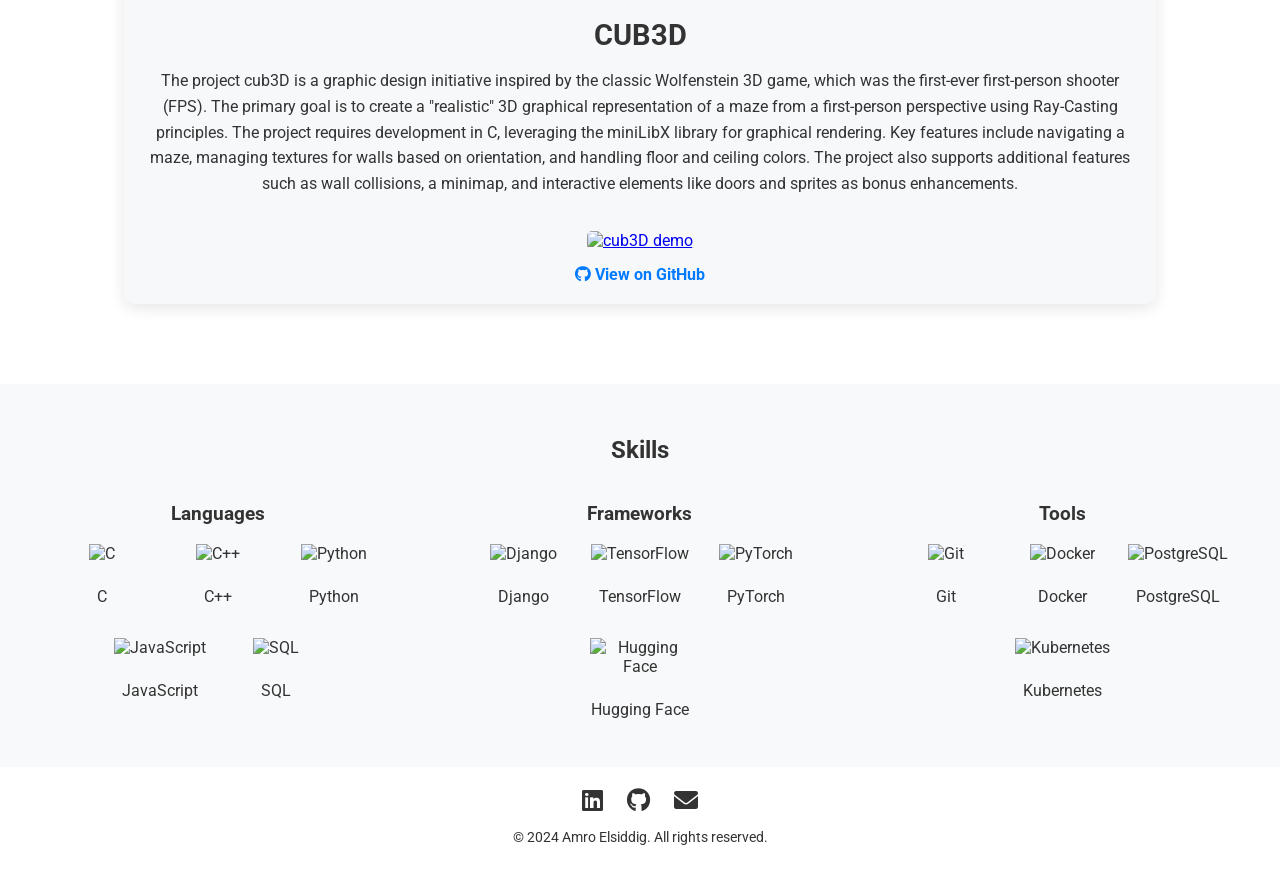
==== commit a934cbae: "added skilss" ====
--- a/index.html
+++ b/index.html
@@ -98,6 +98,82 @@
             </div>
             <!-- Add more portfolio items as needed -->
         </div>
+        <section class="skills" id="skills">
+            <h2>Skills</h2>
+            <div class="skills-container">
+                <div class="skills-category">
+                    <h3>Languages</h3>
+                    <div class="skills-logos">
+                        <div class="skill">
+                            <img src="https://cdn.jsdelivr.net/gh/devicons/devicon/icons/c/c-original.svg" alt="C" class="skill-logo">
+                            <p>C</p>
+                        </div>
+                        <div class="skill">
+                            <img src="https://cdn.jsdelivr.net/gh/devicons/devicon/icons/cplusplus/cplusplus-original.svg" alt="C++" class="skill-logo">
+                            <p>C++</p>
+                        </div>
+                        <div class="skill">
+                            <img src="https://cdn.jsdelivr.net/gh/devicons/devicon/icons/python/python-original.svg" alt="Python" class="skill-logo">
+                            <p>Python</p>
+                        </div>
+                        <div class="skill">
+                            <img src="https://cdn.jsdelivr.net/gh/devicons/devicon/icons/javascript/javascript-original.svg" alt="JavaScript" class="skill-logo">
+                            <p>JavaScript</p>
+                        </div>
+                        <div class="skill">
+                            <img src="https://cdn.jsdelivr.net/gh/devicons/devicon/icons/mysql/mysql-original-wordmark.svg" alt="SQL" class="skill-logo">
+                            <p>SQL</p>
+                        </div>                        
+                    </div>
+                </div>
+                
+        
+                <div class="skills-category">
+                    <h3>Frameworks</h3>
+                    <div class="skills-logos">
+                        <div class="skill">
+                            <img src="https://cdn.jsdelivr.net/gh/devicons/devicon/icons/django/django-plain.svg" alt="Django" class="skill-logo">
+                            <p>Django</p>
+                        </div>
+                        <div class="skill">
+                            <img src="https://cdn.jsdelivr.net/gh/devicons/devicon/icons/tensorflow/tensorflow-original.svg" alt="TensorFlow" class="skill-logo">
+                            <p>TensorFlow</p>
+                        </div>
+                        <div class="skill">
+                            <img src="https://cdn.jsdelivr.net/gh/devicons/devicon/icons/pytorch/pytorch-original.svg" alt="PyTorch" class="skill-logo">
+                            <p>PyTorch</p>
+                        </div>
+                        <div class="skill">
+                            <img src="https://huggingface.co/front/assets/huggingface_logo.svg" alt="Hugging Face" class="skill-logo">
+                            <p>Hugging Face</p>
+                        </div>                                                             
+                    </div>
+                </div>
+        
+                <div class="skills-category">
+                    <h3>Tools</h3>
+                    <div class="skills-logos">
+                        <div class="skill">
+                            <img src="https://cdn.jsdelivr.net/gh/devicons/devicon/icons/git/git-original.svg" alt="Git" class="skill-logo">
+                            <p>Git</p>
+                        </div>
+                        <div class="skill">
+                            <img src="https://cdn.jsdelivr.net/gh/devicons/devicon/icons/docker/docker-original.svg" alt="Docker" class="skill-logo">
+                            <p>Docker</p>
+                        </div>
+                        <div class="skill">
+                            <img src="https://cdn.jsdelivr.net/gh/devicons/devicon/icons/postgresql/postgresql-original.svg" alt="PostgreSQL" class="skill-logo">
+                            <p>PostgreSQL</p>
+                        </div>
+                        <div class="skill">
+                            <img src="https://cdn.jsdelivr.net/gh/devicons/devicon/icons/kubernetes/kubernetes-plain.svg" alt="Kubernetes" class="skill-logo">
+                            <p>Kubernetes</p>
+                        </div>                                        
+                    </div>
+                </div>
+            </div>
+        </section>
+        
     </main>
     <!-- Contact Section -->
     <footer>
--- a/styles.css
+++ b/styles.css
@@ -160,17 +160,21 @@
 
 /* Portfolio Block */
 .portfolio-block {
-    background-color: #ffffff; /* White background */
-    color: #333; /* Dark text */
+    background-color: #ffffff; 
+    color: #333;
     padding: 60px 20px;
     text-align: center;
 }
 
 .portfolio-block h2 {
-    font-family: 'Anton', sans-serif;
+    /* font-family: 'Anton', sans-serif;
     font-size: 36px;
-    margin-bottom: 40px;
-}
+    margin-bottom: 40px; */
+    font-size: 2em;
+    margin-bottom: 20px;
+}
+
+
 
 .portfolio-item {
     background-color: #f7f8fa; /* Light grey */
@@ -299,4 +303,40 @@
 
 .error-message.visible {
     display: block;
-}+}
+
+.skills {
+    background-color: #f8f9fa;
+    padding: 2em 0;
+    text-align: center;
+}
+
+.skills-container {
+    display: flex;
+    flex-wrap: wrap;
+    justify-content: center;
+    gap: 2em;
+}
+
+.skills-category {
+    flex: 1 1 calc(33% - 2em);
+    max-width: calc(33% - 2em);
+}
+
+.skills-logos {
+    display: flex;
+    flex-wrap: wrap;
+    justify-content: center;
+    gap: 1em;
+}
+
+.skill {
+    text-align: center;
+    width: 100px;
+}
+
+.skill-logo {
+    width: 50px;
+    height: 50px;
+    margin-bottom: 0.5em;
+}
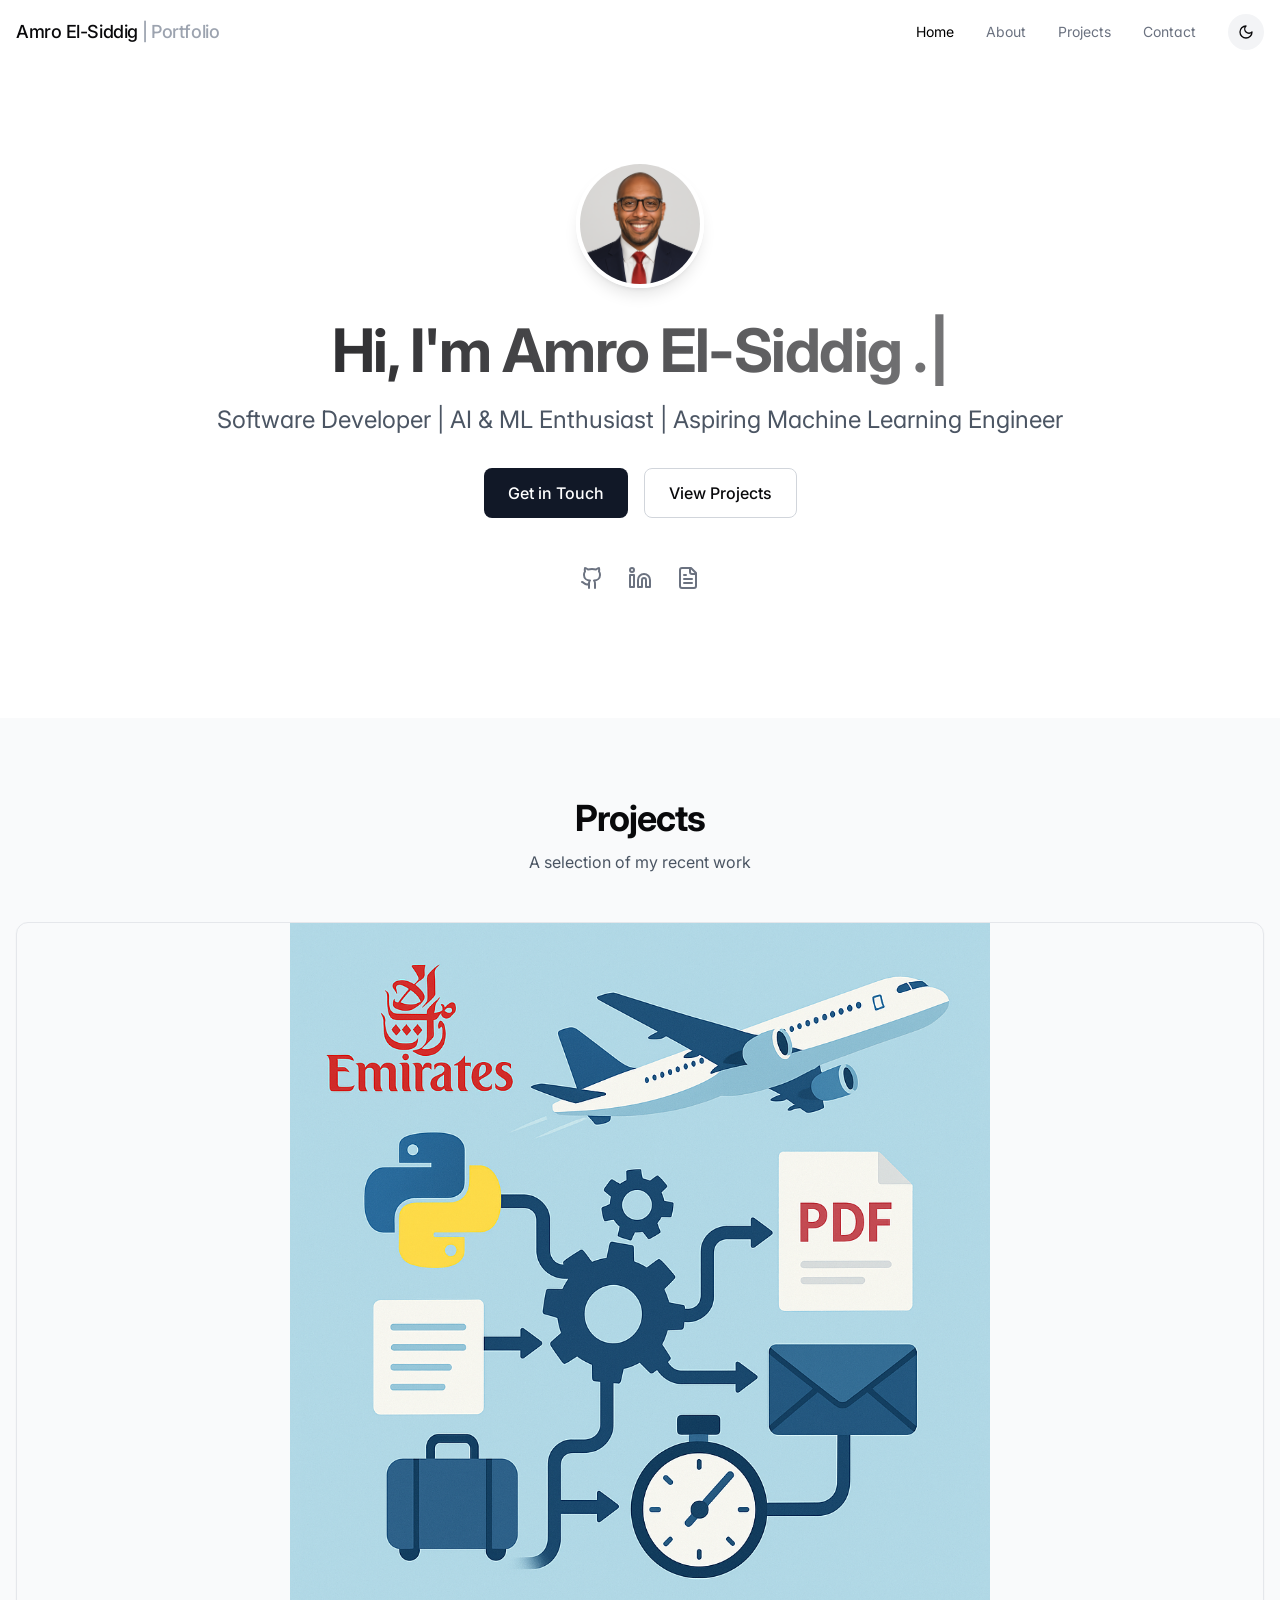
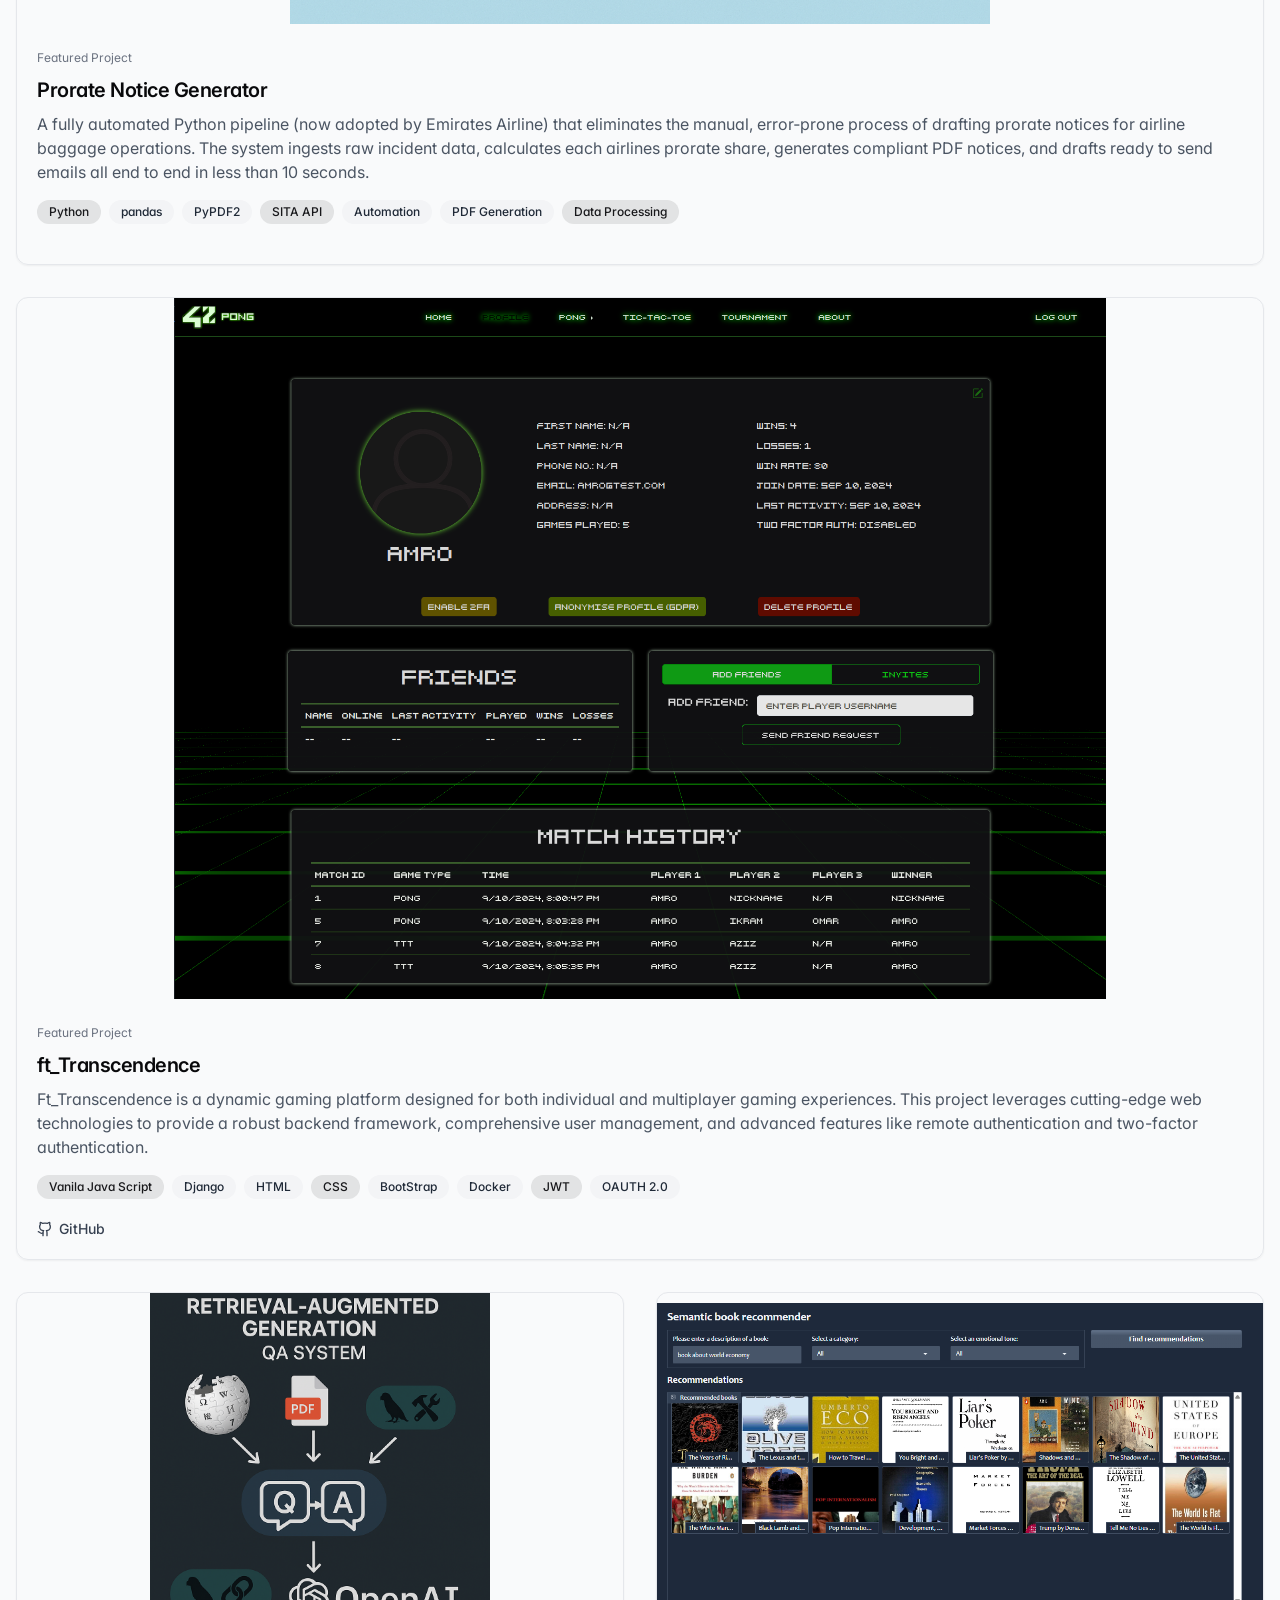
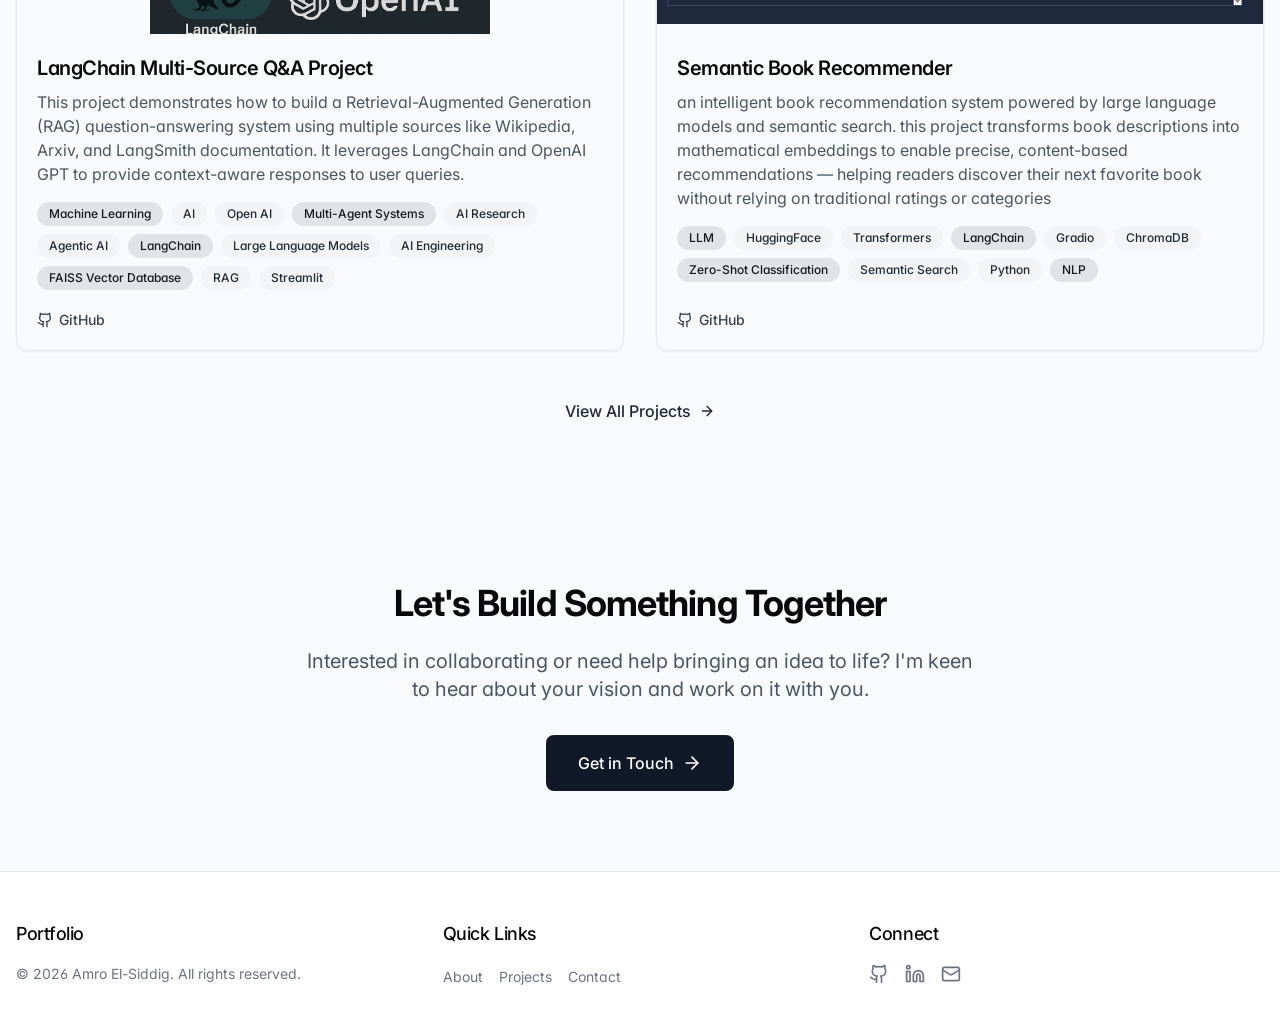
==== commit e3dd5b86: "deploy: amrokamalelsiddig/new_portfolio@d0a2b25eb490079650b9ac2242f58e81375c8a69" ====
--- a/index.html
+++ b/index.html
@@ -1,191 +1,20 @@
-<!doctype html>
+<!DOCTYPE html>
 <html lang="en">
+  <head>
+    <meta charset="UTF-8" />
+    <meta name="viewport" content="width=device-width, initial-scale=1.0" />
+    <title>Amro El-Siddig</title>
+    <meta name="description" content="Amro Portfolio" />
+    <meta name="author" content="Amro El SDiddig" />
+    <link rel="icon" type="image/png" href="/lovable-uploads/artificial-intelligence_900961.png" />
+    <script type="module" crossorigin src="/assets/index-CrgPFOCZ.js"></script>
+    <link rel="stylesheet" crossorigin href="/assets/index-BwECCmBA.css">
+  </head>
 
-<head>
-    <meta charset="utf-8">
-    <meta name="viewport" content="width=device-width, initial-scale=1">
-    <title>Amro Elsiddig</title>
-
-    <!-- Fonts -->
-    <link href="https://fonts.googleapis.com/css2?family=Anton&family=Roboto:wght@400;700&display=swap" rel="stylesheet">
-
-    <!-- Icons -->
-    <link rel="stylesheet" href="https://cdnjs.cloudflare.com/ajax/libs/font-awesome/6.0.0-beta3/css/all.min.css">
-
-    <!-- Custom Styles -->
-    <link rel="stylesheet" href="styles.css">
-</head>
-
-<body>
-    <nav class="navbar">
-        <div class="navbar-left">
-            <span class="navbar-name">Amro Elsiddig</span>
-        </div>
-        <ul class="navbar-right">
-            <li><a href="#home">Home</a></li>
-            <li><a href="#about">About</a></li>
-            <li><a href="#portfolio">Portfolio</a></li>
-            <!-- <li><a href="#Certification">Certification</a></li> -->
-            <li><a href="#contact">Contact</a></li>
-        </ul>
-    </nav>
-
-    <section class="banner">
-        <div id="particles-js"></div>
-        <div class="banner-content">
-            <h2>Software Engineer | Data Professional </h2>
-            <p>Transforming complex data into actionable insights</p>
-        </div>
-    </section>
-
-    <section class="quote">
-        <p>"WITHOUT DATA <span>You're just another person with an opinion"</span></p>
-        <p>- W. Edwards Deming</p>
-    </section>
-
-    <main>
-        <div class="content" id="about">
-            <div style="width: 00px; height: 00px; background-color: rgb(218, 11, 11); margin: 0 auto;"></div>
-            <h3>Amro's Bio</h3>
-            <p>With over a decade of experience in the aviation industry, having worked with leading companies such as Emirates Airline and Etihad Airways, I am now focused on transitioning into the data science and software engineering fields. My journey in aviation allowed me to develop a strong foundation in operational management, customer service, and process optimization, which I am now leveraging as I shift towards data-centric roles.</p>
-            <p>I have completed a comprehensive project-based education in software engineering at <a href="https://42abudhabi.ae" style="color: #1100fd;">42 Abu Dhabi</a> and am currently pursuing a master's program focused on data science and artificial intelligence. My passion lies in transforming complex data into actionable insights and building robust software solutions. I am proficient in programming languages such as Python, C, C++, and JavaScript, and have hands-on experience with data analysis, machine learning, and AI frameworks like TensorFlow and PyTorch.</p>
-            <p>This career shift is driven by my commitment to continuous learning and my desire to apply my technical skills to solve complex problems, optimize processes, and contribute to data-driven decision-making in any organization.</p>
-        </div>
-
-        <div class="portfolio-block" id="portfolio">
-            <h2>Portfolio</h2>
-            <div class="portfolio-item">
-                <h3>LangChain Multi-Source Q&A Project</h3>
-                <p>This project showcases a Retrieval-Augmented Generation (RAG) question-answering system built with LangChain, utilizing OpenAI GPT for processing queries from multiple sources like Wikipedia, Arxiv, and any web page. It demonstrates multi-source knowledge retrieval, vector-based search, and real-time querying capabilities. The project integrates document processing techniques, FAISS for similarity search, and provides real-time responses to context-aware queries.</p>
-                <a href="https://github.com/amrokamalelsiddig/Multi-Source-Knowledge-Retrieval-System" target="_blank" class="github-link">
-                    <i class="fab fa-github"></i> View on GitHub
-                </a>
-            </div>                      
-            <div class="portfolio-item">
-                <h3>E-commerce website (Won the 3rd place in Tariq Aziz Hackathon by 42)</h3>
-                <p>Engineered a high-performance web application for an exclusive luxury jewelry drop, leveraging Django for backend operations and React.js for the frontend interface. The platform integrates advanced features including 3D product visualization with Three.js, real-time inventory updates via Django Channels (WebSockets), and a secure authentication system for pre-selected users. Payment processing is handled through Stripe API integration, while Twilio API facilitates WhatsApp communication. The application supports multilingual functionality (English/Arabic) and includes an AdminJS-powered portal for efficient event management. Utilizing a tech stack comprising Django, React.js, PostgreSQL, Docker, Three.js, and Tailwind CSS, this project showcases proficiency in full-stack development, API integrations, and the deployment of scalable e-commerce solutions tailored for luxury markets. The implementation of these technologies resulted in a robust, user-centric platform that seamlessly blends cutting-edge web development with high-end retail requirements.</p>
-                <a href="https://github.com/0x0M4R/colour_ring_drop?tab=readme-ov-file" target="_blank" class="github-link">
-                    <i class="fab fa-github"></i> View on GitHub
-                </a>
-            </div>
-            <div class="portfolio-item">
-                <h3>Ft_Transcendence</h3>
-                <p>Developed a comprehensive backend for a web application using Django, focusing on creating a secure and scalable backend. The project involved implementing key security measures, including JWT and OAuth, to protect user data. Additionally, the application was deployed with an integrated PostgreSQL database, ensuring efficient data management and seamless performance.</p>
-                <a href="https://github.com/amrokamalelsiddig/Ft_Transcendence" target="_blank" class="github-link">
-                    <i class="fab fa-github"></i> View on GitHub
-                </a>
-            </div>
-            <div class="portfolio-item">
-                <h3>Ft_IRC</h3>
-                <p>The project "ft_irc" involves developing a custom IRC server from scratch using C++. This implementation focuses on achieving a functional and compliant IRC server capable of handling multiple client connections simultaneously through non-blocking I/O operations. The server, written strictly in C++98, adheres to key IRC protocols and allows for real-time message exchanges, channel management, and user authentication via TCP/IP networking. Essential commands such as KICK, INVITE, TOPIC, and MODE are incorporated to manage user interactions and channel dynamics effectively. The server's architecture avoids the use of external libraries, emphasizing a robust internal logic that can manage user roles, including operators and regular users, ensuring a secure and efficient communication environment.</p>
-                <a href="https://github.com/amrokamalelsiddig/ft_irc" target="_blank" class="github-link">
-                    <i class="fab fa-github"></i> View on GitHub
-                </a>
-            </div>
-            <div class="portfolio-item">
-                <h3>CUB3D</h3>
-                <p>The project cub3D is a graphic design initiative inspired by the classic Wolfenstein 3D game, which was the first-ever first-person shooter (FPS). The primary goal is to create a "realistic" 3D graphical representation of a maze from a first-person perspective using Ray-Casting principles. The project requires development in C, leveraging the miniLibX library for graphical rendering. Key features include navigating a maze, managing textures for walls based on orientation, and handling floor and ceiling colors. The project also supports additional features such as wall collisions, a minimap, and interactive elements like doors and sprites as bonus enhancements.</p>
-                <div class="gif-container">
-                    <a href="https://github.com/amrokamalelsiddig/final_cub3d" target="_blank">
-                        <img src="media/cub3d.gif" alt="cub3D demo" class="gif">
-                    </a>
-                </div>
-                <div class="github-link-container">
-                    <a href="https://github.com/amrokamalelsiddig/final_cub3d" target="_blank" class="github-link">
-                        <i class="fab fa-github"></i> View on GitHub
-                    </a>
-                </div>
-            </div>
-            <!-- Add more portfolio items as needed -->
-        </div>
-        <section class="skills" id="skills">
-            <h2>Skills</h2>
-            <div class="skills-container">
-                <div class="skills-category">
-                    <h3>Languages</h3>
-                    <div class="skills-logos">
-                        <div class="skill">
-                            <img src="https://cdn.jsdelivr.net/gh/devicons/devicon/icons/c/c-original.svg" alt="C" class="skill-logo">
-                            <p>C</p>
-                        </div>
-                        <div class="skill">
-                            <img src="https://cdn.jsdelivr.net/gh/devicons/devicon/icons/cplusplus/cplusplus-original.svg" alt="C++" class="skill-logo">
-                            <p>C++</p>
-                        </div>
-                        <div class="skill">
-                            <img src="https://cdn.jsdelivr.net/gh/devicons/devicon/icons/python/python-original.svg" alt="Python" class="skill-logo">
-                            <p>Python</p>
-                        </div>
-                        <div class="skill">
-                            <img src="https://cdn.jsdelivr.net/gh/devicons/devicon/icons/javascript/javascript-original.svg" alt="JavaScript" class="skill-logo">
-                            <p>JavaScript</p>
-                        </div>
-                        <div class="skill">
-                            <img src="https://cdn.jsdelivr.net/gh/devicons/devicon/icons/mysql/mysql-original-wordmark.svg" alt="SQL" class="skill-logo">
-                            <p>SQL</p>
-                        </div>                        
-                    </div>
-                </div>
-                
-        
-                <div class="skills-category">
-                    <h3>Frameworks</h3>
-                    <div class="skills-logos">
-                        <div class="skill">
-                            <img src="https://cdn.jsdelivr.net/gh/devicons/devicon/icons/django/django-plain.svg" alt="Django" class="skill-logo">
-                            <p>Django</p>
-                        </div>
-                        <div class="skill">
-                            <img src="https://cdn.jsdelivr.net/gh/devicons/devicon/icons/tensorflow/tensorflow-original.svg" alt="TensorFlow" class="skill-logo">
-                            <p>TensorFlow</p>
-                        </div>
-                        <div class="skill">
-                            <img src="https://cdn.jsdelivr.net/gh/devicons/devicon/icons/pytorch/pytorch-original.svg" alt="PyTorch" class="skill-logo">
-                            <p>PyTorch</p>
-                        </div>
-                        <div class="skill">
-                            <img src="https://huggingface.co/front/assets/huggingface_logo.svg" alt="Hugging Face" class="skill-logo">
-                            <p>Hugging Face</p>
-                        </div>                                                             
-                    </div>
-                </div>
-        
-                <div class="skills-category">
-                    <h3>Tools</h3>
-                    <div class="skills-logos">
-                        <div class="skill">
-                            <img src="https://cdn.jsdelivr.net/gh/devicons/devicon/icons/git/git-original.svg" alt="Git" class="skill-logo">
-                            <p>Git</p>
-                        </div>
-                        <div class="skill">
-                            <img src="https://cdn.jsdelivr.net/gh/devicons/devicon/icons/docker/docker-original.svg" alt="Docker" class="skill-logo">
-                            <p>Docker</p>
-                        </div>
-                        <div class="skill">
-                            <img src="https://cdn.jsdelivr.net/gh/devicons/devicon/icons/postgresql/postgresql-original.svg" alt="PostgreSQL" class="skill-logo">
-                            <p>PostgreSQL</p>
-                        </div>
-                        <div class="skill">
-                            <img src="https://cdn.jsdelivr.net/gh/devicons/devicon/icons/kubernetes/kubernetes-plain.svg" alt="Kubernetes" class="skill-logo">
-                            <p>Kubernetes</p>
-                        </div>                                        
-                    </div>
-                </div>
-            </div>
-        </section>
-        
-    </main>
-    <!-- Contact Section -->
-    <footer>
-        <div class="social-icons" id="contact">
-            <a href="https://www.linkedin.com/in/amro-elsiddig" target="_blank"><i class="fab fa-linkedin"></i></a>
-            <a href="https://github.com/amrokamalelsiddig" target="_blank"><i class="fab fa-github"></i></a>
-            <a href="mailto:amrokamalelsiddig@gmail.com"><i class="fas fa-envelope"></i></a>
-        </div>
-        <p>&copy; 2024 Amro Elsiddig. All rights reserved.</p>
-    </footer>
-    <script src="https://cdn.jsdelivr.net/particles.js/2.0.0/particles.min.js"></script>
-    <script src="script.js"></script>
-</body>
-
-</html>
+  
+  <body>
+    <div id="root"></div>
+    <!-- IMPORTANT: DO NOT REMOVE THIS SCRIPT TAG OR THIS VERY COMMENT! -->
+    <script src="https://cdn.gpteng.co/gptengineer.js" type="module"></script>
+  </body>
+</html>
--- a/assets/index-BwECCmBA.css
+++ b/assets/index-BwECCmBA.css
@@ -0,0 +1 @@
+@import"https://fonts.googleapis.com/css2?family=Inter:wght@100;200;300;400;500;600;700;800;900&display=swap";*,:before,:after{--tw-border-spacing-x: 0;--tw-border-spacing-y: 0;--tw-translate-x: 0;--tw-translate-y: 0;--tw-rotate: 0;--tw-skew-x: 0;--tw-skew-y: 0;--tw-scale-x: 1;--tw-scale-y: 1;--tw-pan-x: ;--tw-pan-y: ;--tw-pinch-zoom: ;--tw-scroll-snap-strictness: proximity;--tw-gradient-from-position: ;--tw-gradient-via-position: ;--tw-gradient-to-position: ;--tw-ordinal: ;--tw-slashed-zero: ;--tw-numeric-figure: ;--tw-numeric-spacing: ;--tw-numeric-fraction: ;--tw-ring-inset: ;--tw-ring-offset-width: 0px;--tw-ring-offset-color: #fff;--tw-ring-color: rgb(59 130 246 / .5);--tw-ring-offset-shadow: 0 0 #0000;--tw-ring-shadow: 0 0 #0000;--tw-shadow: 0 0 #0000;--tw-shadow-colored: 0 0 #0000;--tw-blur: ;--tw-brightness: ;--tw-contrast: ;--tw-grayscale: ;--tw-hue-rotate: ;--tw-invert: ;--tw-saturate: ;--tw-sepia: ;--tw-drop-shadow: ;--tw-backdrop-blur: ;--tw-backdrop-brightness: ;--tw-backdrop-contrast: ;--tw-backdrop-grayscale: ;--tw-backdrop-hue-rotate: ;--tw-backdrop-invert: ;--tw-backdrop-opacity: ;--tw-backdrop-saturate: ;--tw-backdrop-sepia: ;--tw-contain-size: ;--tw-contain-layout: ;--tw-contain-paint: ;--tw-contain-style: }::backdrop{--tw-border-spacing-x: 0;--tw-border-spacing-y: 0;--tw-translate-x: 0;--tw-translate-y: 0;--tw-rotate: 0;--tw-skew-x: 0;--tw-skew-y: 0;--tw-scale-x: 1;--tw-scale-y: 1;--tw-pan-x: ;--tw-pan-y: ;--tw-pinch-zoom: ;--tw-scroll-snap-strictness: proximity;--tw-gradient-from-position: ;--tw-gradient-via-position: ;--tw-gradient-to-position: ;--tw-ordinal: ;--tw-slashed-zero: ;--tw-numeric-figure: ;--tw-numeric-spacing: ;--tw-numeric-fraction: ;--tw-ring-inset: ;--tw-ring-offset-width: 0px;--tw-ring-offset-color: #fff;--tw-ring-color: rgb(59 130 246 / .5);--tw-ring-offset-shadow: 0 0 #0000;--tw-ring-shadow: 0 0 #0000;--tw-shadow: 0 0 #0000;--tw-shadow-colored: 0 0 #0000;--tw-blur: ;--tw-brightness: ;--tw-contrast: ;--tw-grayscale: ;--tw-hue-rotate: ;--tw-invert: ;--tw-saturate: ;--tw-sepia: ;--tw-drop-shadow: ;--tw-backdrop-blur: ;--tw-backdrop-brightness: ;--tw-backdrop-contrast: ;--tw-backdrop-grayscale: ;--tw-backdrop-hue-rotate: ;--tw-backdrop-invert: ;--tw-backdrop-opacity: ;--tw-backdrop-saturate: ;--tw-backdrop-sepia: ;--tw-contain-size: ;--tw-contain-layout: ;--tw-contain-paint: ;--tw-contain-style: }*,:before,:after{box-sizing:border-box;border-width:0;border-style:solid;border-color:#e5e7eb}:before,:after{--tw-content: ""}html,:host{line-height:1.5;-webkit-text-size-adjust:100%;-moz-tab-size:4;-o-tab-size:4;tab-size:4;font-family:Inter,system-ui,sans-serif;font-feature-settings:normal;font-variation-settings:normal;-webkit-tap-highlight-color:transparent}body{margin:0;line-height:inherit}hr{height:0;color:inherit;border-top-width:1px}abbr:where([title]){-webkit-text-decoration:underline dotted;text-decoration:underline dotted}h1,h2,h3,h4,h5,h6{font-size:inherit;font-weight:inherit}a{color:inherit;text-decoration:inherit}b,strong{font-weight:bolder}code,kbd,samp,pre{font-family:ui-monospace,SFMono-Regular,Menlo,Monaco,Consolas,Liberation Mono,Courier New,monospace;font-feature-settings:normal;font-variation-settings:normal;font-size:1em}small{font-size:80%}sub,sup{font-size:75%;line-height:0;position:relative;vertical-align:baseline}sub{bottom:-.25em}sup{top:-.5em}table{text-indent:0;border-color:inherit;border-collapse:collapse}button,input,optgroup,select,textarea{font-family:inherit;font-feature-settings:inherit;font-variation-settings:inherit;font-size:100%;font-weight:inherit;line-height:inherit;letter-spacing:inherit;color:inherit;margin:0;padding:0}button,select{text-transform:none}button,input:where([type=button]),input:where([type=reset]),input:where([type=submit]){-webkit-appearance:button;background-color:transparent;background-image:none}:-moz-focusring{outline:auto}:-moz-ui-invalid{box-shadow:none}progress{vertical-align:baseline}::-webkit-inner-spin-button,::-webkit-outer-spin-button{height:auto}[type=search]{-webkit-appearance:textfield;outline-offset:-2px}::-webkit-search-decoration{-webkit-appearance:none}::-webkit-file-upload-button{-webkit-appearance:button;font:inherit}summary{display:list-item}blockquote,dl,dd,h1,h2,h3,h4,h5,h6,hr,figure,p,pre{margin:0}fieldset{margin:0;padding:0}legend{padding:0}ol,ul,menu{list-style:none;margin:0;padding:0}dialog{padding:0}textarea{resize:vertical}input::-moz-placeholder,textarea::-moz-placeholder{opacity:1;color:#9ca3af}input::placeholder,textarea::placeholder{opacity:1;color:#9ca3af}button,[role=button]{cursor:pointer}:disabled{cursor:default}img,svg,video,canvas,audio,iframe,embed,object{display:block;vertical-align:middle}img,video{max-width:100%;height:auto}[hidden]:where(:not([hidden=until-found])){display:none}:root{--background: 0 0% 100%;--foreground: 240 10% 3.9%;--card: 0 0% 100%;--card-foreground: 240 10% 3.9%;--popover: 0 0% 100%;--popover-foreground: 240 10% 3.9%;--primary: 240 5.9% 10%;--primary-foreground: 0 0% 98%;--secondary: 240 4.8% 95.9%;--secondary-foreground: 240 5.9% 10%;--muted: 240 4.8% 95.9%;--muted-foreground: 240 3.8% 46.1%;--accent: 240 4.8% 95.9%;--accent-foreground: 240 5.9% 10%;--destructive: 0 84.2% 60.2%;--destructive-foreground: 0 0% 98%;--border: 240 5.9% 90%;--input: 240 5.9% 90%;--ring: 240 5.9% 10%;--radius: .5rem}.dark{--background: 240 10% 3.9%;--foreground: 0 0% 98%;--card: 240 10% 3.9%;--card-foreground: 0 0% 98%;--popover: 240 10% 3.9%;--popover-foreground: 0 0% 98%;--primary: 0 0% 98%;--primary-foreground: 240 5.9% 10%;--secondary: 240 3.7% 15.9%;--secondary-foreground: 0 0% 98%;--muted: 240 3.7% 15.9%;--muted-foreground: 240 5% 64.9%;--accent: 240 3.7% 15.9%;--accent-foreground: 0 0% 98%;--destructive: 0 62.8% 30.6%;--destructive-foreground: 0 0% 98%;--border: 240 3.7% 15.9%;--input: 240 3.7% 15.9%;--ring: 240 4.9% 83.9%}*{border-color:hsl(var(--border))}html{font-feature-settings:"cv02","cv03","cv04","cv11";scroll-behavior:smooth}body{background-color:hsl(var(--background));color:hsl(var(--foreground));-webkit-font-smoothing:antialiased;-moz-osx-font-smoothing:grayscale;font-feature-settings:"cv02","cv03","cv04","cv11"}h1,h2,h3,h4,h5,h6{font-family:SF Pro Display,Inter,sans-serif;letter-spacing:-.025em}.container{width:100%;margin-right:auto;margin-left:auto;padding-right:2rem;padding-left:2rem}@media (min-width: 1400px){.container{max-width:1400px}}.sr-only{position:absolute;width:1px;height:1px;padding:0;margin:-1px;overflow:hidden;clip:rect(0,0,0,0);white-space:nowrap;border-width:0}.pointer-events-none{pointer-events:none}.pointer-events-auto{pointer-events:auto}.visible{visibility:visible}.invisible{visibility:hidden}.fixed{position:fixed}.absolute{position:absolute}.relative{position:relative}.inset-0{top:0;right:0;bottom:0;left:0}.inset-x-0{left:0;right:0}.inset-y-0{top:0;bottom:0}.-bottom-12{bottom:-3rem}.-left-12{left:-3rem}.-right-12{right:-3rem}.-top-12{top:-3rem}.bottom-0{bottom:0}.left-0{left:0}.left-1{left:.25rem}.left-1\/2{left:50%}.left-2{left:.5rem}.left-\[50\%\]{left:50%}.right-0{right:0}.right-1{right:.25rem}.right-2{right:.5rem}.right-3{right:.75rem}.right-4{right:1rem}.top-0{top:0}.top-1\.5{top:.375rem}.top-1\/2{top:50%}.top-16{top:4rem}.top-2{top:.5rem}.top-3{top:.75rem}.top-3\.5{top:.875rem}.top-4{top:1rem}.top-\[1px\]{top:1px}.top-\[50\%\]{top:50%}.top-\[60\%\]{top:60%}.top-full{top:100%}.z-10{z-index:10}.z-20{z-index:20}.z-50{z-index:50}.z-\[100\]{z-index:100}.z-\[1\]{z-index:1}.-mx-1{margin-left:-.25rem;margin-right:-.25rem}.mx-0\.5{margin-left:.125rem;margin-right:.125rem}.mx-2{margin-left:.5rem;margin-right:.5rem}.mx-3\.5{margin-left:.875rem;margin-right:.875rem}.mx-auto{margin-left:auto;margin-right:auto}.my-0\.5{margin-top:.125rem;margin-bottom:.125rem}.my-1{margin-top:.25rem;margin-bottom:.25rem}.-ml-1{margin-left:-.25rem}.-ml-4{margin-left:-1rem}.-mt-4{margin-top:-1rem}.mb-0\.5{margin-bottom:.125rem}.mb-1{margin-bottom:.25rem}.mb-12{margin-bottom:3rem}.mb-2{margin-bottom:.5rem}.mb-3{margin-bottom:.75rem}.mb-4{margin-bottom:1rem}.mb-6{margin-bottom:1.5rem}.mb-8{margin-bottom:2rem}.ml-1{margin-left:.25rem}.ml-2{margin-left:.5rem}.ml-3{margin-left:.75rem}.ml-auto{margin-left:auto}.mr-1{margin-right:.25rem}.mr-1\.5{margin-right:.375rem}.mr-2{margin-right:.5rem}.mr-3{margin-right:.75rem}.mr-4{margin-right:1rem}.mt-1{margin-top:.25rem}.mt-1\.5{margin-top:.375rem}.mt-12{margin-top:3rem}.mt-2{margin-top:.5rem}.mt-24{margin-top:6rem}.mt-4{margin-top:1rem}.mt-6{margin-top:1.5rem}.mt-auto{margin-top:auto}.block{display:block}.flex{display:flex}.inline-flex{display:inline-flex}.table{display:table}.grid{display:grid}.hidden{display:none}.aspect-square{aspect-ratio:1 / 1}.aspect-video{aspect-ratio:16 / 9}.size-4{width:1rem;height:1rem}.h-1\.5{height:.375rem}.h-10{height:2.5rem}.h-11{height:2.75rem}.h-12{height:3rem}.h-16{height:4rem}.h-2{height:.5rem}.h-2\.5{height:.625rem}.h-3{height:.75rem}.h-3\.5{height:.875rem}.h-32{height:8rem}.h-4{height:1rem}.h-5{height:1.25rem}.h-56{height:14rem}.h-6{height:1.5rem}.h-64{height:16rem}.h-7{height:1.75rem}.h-8{height:2rem}.h-9{height:2.25rem}.h-\[1px\]{height:1px}.h-\[var\(--radix-navigation-menu-viewport-height\)\]{height:var(--radix-navigation-menu-viewport-height)}.h-\[var\(--radix-select-trigger-height\)\]{height:var(--radix-select-trigger-height)}.h-auto{height:auto}.h-full{height:100%}.h-px{height:1px}.h-svh{height:100svh}.max-h-96{max-height:24rem}.max-h-\[300px\]{max-height:300px}.max-h-screen{max-height:100vh}.min-h-0{min-height:0px}.min-h-\[80px\]{min-height:80px}.min-h-screen{min-height:100vh}.min-h-svh{min-height:100svh}.w-0{width:0px}.w-1{width:.25rem}.w-1\.5{width:.375rem}.w-10{width:2.5rem}.w-11{width:2.75rem}.w-12{width:3rem}.w-2{width:.5rem}.w-2\.5{width:.625rem}.w-3{width:.75rem}.w-3\.5{width:.875rem}.w-3\/4{width:75%}.w-32{width:8rem}.w-4{width:1rem}.w-5{width:1.25rem}.w-56{width:14rem}.w-6{width:1.5rem}.w-64{width:16rem}.w-7{width:1.75rem}.w-72{width:18rem}.w-8{width:2rem}.w-9{width:2.25rem}.w-\[--sidebar-width\]{width:var(--sidebar-width)}.w-\[100px\]{width:100px}.w-\[1px\]{width:1px}.w-auto{width:auto}.w-full{width:100%}.w-max{width:-moz-max-content;width:max-content}.w-px{width:1px}.min-w-0{min-width:0px}.min-w-5{min-width:1.25rem}.min-w-\[12rem\]{min-width:12rem}.min-w-\[8rem\]{min-width:8rem}.min-w-\[var\(--radix-select-trigger-width\)\]{min-width:var(--radix-select-trigger-width)}.max-w-2xl{max-width:42rem}.max-w-4xl{max-width:56rem}.max-w-5xl{max-width:64rem}.max-w-\[--skeleton-width\]{max-width:var(--skeleton-width)}.max-w-lg{max-width:32rem}.max-w-max{max-width:-moz-max-content;max-width:max-content}.flex-1{flex:1 1 0%}.flex-shrink-0,.shrink-0{flex-shrink:0}.flex-grow,.grow{flex-grow:1}.grow-0{flex-grow:0}.basis-full{flex-basis:100%}.caption-bottom{caption-side:bottom}.border-collapse{border-collapse:collapse}.-translate-x-1\/2{--tw-translate-x: -50%;transform:translate(var(--tw-translate-x),var(--tw-translate-y)) rotate(var(--tw-rotate)) skew(var(--tw-skew-x)) skewY(var(--tw-skew-y)) scaleX(var(--tw-scale-x)) scaleY(var(--tw-scale-y))}.-translate-x-px{--tw-translate-x: -1px;transform:translate(var(--tw-translate-x),var(--tw-translate-y)) rotate(var(--tw-rotate)) skew(var(--tw-skew-x)) skewY(var(--tw-skew-y)) scaleX(var(--tw-scale-x)) scaleY(var(--tw-scale-y))}.-translate-y-1\/2{--tw-translate-y: -50%;transform:translate(var(--tw-translate-x),var(--tw-translate-y)) rotate(var(--tw-rotate)) skew(var(--tw-skew-x)) skewY(var(--tw-skew-y)) scaleX(var(--tw-scale-x)) scaleY(var(--tw-scale-y))}.-translate-y-4{--tw-translate-y: -1rem;transform:translate(var(--tw-translate-x),var(--tw-translate-y)) rotate(var(--tw-rotate)) skew(var(--tw-skew-x)) skewY(var(--tw-skew-y)) scaleX(var(--tw-scale-x)) scaleY(var(--tw-scale-y))}.translate-x-\[-50\%\]{--tw-translate-x: -50%;transform:translate(var(--tw-translate-x),var(--tw-translate-y)) rotate(var(--tw-rotate)) skew(var(--tw-skew-x)) skewY(var(--tw-skew-y)) scaleX(var(--tw-scale-x)) scaleY(var(--tw-scale-y))}.translate-x-px{--tw-translate-x: 1px;transform:translate(var(--tw-translate-x),var(--tw-translate-y)) rotate(var(--tw-rotate)) skew(var(--tw-skew-x)) skewY(var(--tw-skew-y)) scaleX(var(--tw-scale-x)) scaleY(var(--tw-scale-y))}.translate-y-0{--tw-translate-y: 0px;transform:translate(var(--tw-translate-x),var(--tw-translate-y)) rotate(var(--tw-rotate)) skew(var(--tw-skew-x)) skewY(var(--tw-skew-y)) scaleX(var(--tw-scale-x)) scaleY(var(--tw-scale-y))}.translate-y-\[-50\%\]{--tw-translate-y: -50%;transform:translate(var(--tw-translate-x),var(--tw-translate-y)) rotate(var(--tw-rotate)) skew(var(--tw-skew-x)) skewY(var(--tw-skew-y)) scaleX(var(--tw-scale-x)) scaleY(var(--tw-scale-y))}.rotate-45{--tw-rotate: 45deg;transform:translate(var(--tw-translate-x),var(--tw-translate-y)) rotate(var(--tw-rotate)) skew(var(--tw-skew-x)) skewY(var(--tw-skew-y)) scaleX(var(--tw-scale-x)) scaleY(var(--tw-scale-y))}.rotate-90{--tw-rotate: 90deg;transform:translate(var(--tw-translate-x),var(--tw-translate-y)) rotate(var(--tw-rotate)) skew(var(--tw-skew-x)) skewY(var(--tw-skew-y)) scaleX(var(--tw-scale-x)) scaleY(var(--tw-scale-y))}.transform{transform:translate(var(--tw-translate-x),var(--tw-translate-y)) rotate(var(--tw-rotate)) skew(var(--tw-skew-x)) skewY(var(--tw-skew-y)) scaleX(var(--tw-scale-x)) scaleY(var(--tw-scale-y))}@keyframes fade-in{0%{opacity:0;transform:translateY(10px)}to{opacity:1;transform:translateY(0)}}.animate-fade-in{animation:fade-in .5s ease-out forwards}@keyframes pulse{50%{opacity:.5}}.animate-pulse{animation:pulse 2s cubic-bezier(.4,0,.6,1) infinite}@keyframes spin{to{transform:rotate(360deg)}}.animate-spin{animation:spin 1s linear infinite}.cursor-default{cursor:default}.cursor-pointer{cursor:pointer}.touch-none{touch-action:none}.select-none{-webkit-user-select:none;-moz-user-select:none;user-select:none}.list-none{list-style-type:none}.grid-cols-1{grid-template-columns:repeat(1,minmax(0,1fr))}.flex-row{flex-direction:row}.flex-col{flex-direction:column}.flex-col-reverse{flex-direction:column-reverse}.flex-wrap{flex-wrap:wrap}.items-start{align-items:flex-start}.items-end{align-items:flex-end}.items-center{align-items:center}.items-stretch{align-items:stretch}.justify-center{justify-content:center}.justify-between{justify-content:space-between}.gap-1{gap:.25rem}.gap-1\.5{gap:.375rem}.gap-2{gap:.5rem}.gap-4{gap:1rem}.gap-6{gap:1.5rem}.gap-8{gap:2rem}.space-x-1>:not([hidden])~:not([hidden]){--tw-space-x-reverse: 0;margin-right:calc(.25rem * var(--tw-space-x-reverse));margin-left:calc(.25rem * calc(1 - var(--tw-space-x-reverse)))}.space-x-2>:not([hidden])~:not([hidden]){--tw-space-x-reverse: 0;margin-right:calc(.5rem * var(--tw-space-x-reverse));margin-left:calc(.5rem * calc(1 - var(--tw-space-x-reverse)))}.space-x-3>:not([hidden])~:not([hidden]){--tw-space-x-reverse: 0;margin-right:calc(.75rem * var(--tw-space-x-reverse));margin-left:calc(.75rem * calc(1 - var(--tw-space-x-reverse)))}.space-x-4>:not([hidden])~:not([hidden]){--tw-space-x-reverse: 0;margin-right:calc(1rem * var(--tw-space-x-reverse));margin-left:calc(1rem * calc(1 - var(--tw-space-x-reverse)))}.space-x-6>:not([hidden])~:not([hidden]){--tw-space-x-reverse: 0;margin-right:calc(1.5rem * var(--tw-space-x-reverse));margin-left:calc(1.5rem * calc(1 - var(--tw-space-x-reverse)))}.space-x-8>:not([hidden])~:not([hidden]){--tw-space-x-reverse: 0;margin-right:calc(2rem * var(--tw-space-x-reverse));margin-left:calc(2rem * calc(1 - var(--tw-space-x-reverse)))}.space-y-1>:not([hidden])~:not([hidden]){--tw-space-y-reverse: 0;margin-top:calc(.25rem * calc(1 - var(--tw-space-y-reverse)));margin-bottom:calc(.25rem * var(--tw-space-y-reverse))}.space-y-1\.5>:not([hidden])~:not([hidden]){--tw-space-y-reverse: 0;margin-top:calc(.375rem * calc(1 - var(--tw-space-y-reverse)));margin-bottom:calc(.375rem * var(--tw-space-y-reverse))}.space-y-2>:not([hidden])~:not([hidden]){--tw-space-y-reverse: 0;margin-top:calc(.5rem * calc(1 - var(--tw-space-y-reverse)));margin-bottom:calc(.5rem * var(--tw-space-y-reverse))}.space-y-4>:not([hidden])~:not([hidden]){--tw-space-y-reverse: 0;margin-top:calc(1rem * calc(1 - var(--tw-space-y-reverse)));margin-bottom:calc(1rem * var(--tw-space-y-reverse))}.space-y-6>:not([hidden])~:not([hidden]){--tw-space-y-reverse: 0;margin-top:calc(1.5rem * calc(1 - var(--tw-space-y-reverse)));margin-bottom:calc(1.5rem * var(--tw-space-y-reverse))}.space-y-8>:not([hidden])~:not([hidden]){--tw-space-y-reverse: 0;margin-top:calc(2rem * calc(1 - var(--tw-space-y-reverse)));margin-bottom:calc(2rem * var(--tw-space-y-reverse))}.overflow-auto{overflow:auto}.overflow-hidden{overflow:hidden}.overflow-y-auto{overflow-y:auto}.overflow-x-hidden{overflow-x:hidden}.whitespace-nowrap{white-space:nowrap}.break-words{overflow-wrap:break-word}.break-all{word-break:break-all}.rounded{border-radius:.25rem}.rounded-\[2px\]{border-radius:2px}.rounded-\[inherit\]{border-radius:inherit}.rounded-full{border-radius:9999px}.rounded-lg{border-radius:var(--radius)}.rounded-md{border-radius:calc(var(--radius) - 2px)}.rounded-sm{border-radius:calc(var(--radius) - 4px)}.rounded-xl{border-radius:.75rem}.rounded-t-\[10px\]{border-top-left-radius:10px;border-top-right-radius:10px}.rounded-tl-sm{border-top-left-radius:calc(var(--radius) - 4px)}.border{border-width:1px}.border-2{border-width:2px}.border-4{border-width:4px}.border-\[1\.5px\]{border-width:1.5px}.border-y{border-top-width:1px;border-bottom-width:1px}.border-b{border-bottom-width:1px}.border-l{border-left-width:1px}.border-r{border-right-width:1px}.border-t{border-top-width:1px}.border-dashed{border-style:dashed}.border-\[--color-border\]{border-color:var(--color-border)}.border-border\/50{border-color:hsl(var(--border) / .5)}.border-destructive{border-color:hsl(var(--destructive))}.border-destructive\/50{border-color:hsl(var(--destructive) / .5)}.border-gray-200{--tw-border-opacity: 1;border-color:rgb(229 231 235 / var(--tw-border-opacity, 1))}.border-gray-300{--tw-border-opacity: 1;border-color:rgb(209 213 219 / var(--tw-border-opacity, 1))}.border-input{border-color:hsl(var(--input))}.border-primary{border-color:hsl(var(--primary))}.border-sidebar-border{border-color:hsl(var(--sidebar-border))}.border-transparent{border-color:transparent}.border-white{--tw-border-opacity: 1;border-color:rgb(255 255 255 / var(--tw-border-opacity, 1))}.border-l-transparent{border-left-color:transparent}.border-t-transparent{border-top-color:transparent}.bg-\[--color-bg\]{background-color:var(--color-bg)}.bg-accent{background-color:hsl(var(--accent))}.bg-amber-100{--tw-bg-opacity: 1;background-color:rgb(254 243 199 / var(--tw-bg-opacity, 1))}.bg-background{background-color:hsl(var(--background))}.bg-black\/20{background-color:#0003}.bg-black\/80{background-color:#000c}.bg-blue-100{--tw-bg-opacity: 1;background-color:rgb(219 234 254 / var(--tw-bg-opacity, 1))}.bg-border{background-color:hsl(var(--border))}.bg-card{background-color:hsl(var(--card))}.bg-destructive{background-color:hsl(var(--destructive))}.bg-foreground{background-color:hsl(var(--foreground))}.bg-gray-100{--tw-bg-opacity: 1;background-color:rgb(243 244 246 / var(--tw-bg-opacity, 1))}.bg-gray-300{--tw-bg-opacity: 1;background-color:rgb(209 213 219 / var(--tw-bg-opacity, 1))}.bg-gray-50{--tw-bg-opacity: 1;background-color:rgb(249 250 251 / var(--tw-bg-opacity, 1))}.bg-gray-800{--tw-bg-opacity: 1;background-color:rgb(31 41 55 / var(--tw-bg-opacity, 1))}.bg-gray-900{--tw-bg-opacity: 1;background-color:rgb(17 24 39 / var(--tw-bg-opacity, 1))}.bg-green-100{--tw-bg-opacity: 1;background-color:rgb(220 252 231 / var(--tw-bg-opacity, 1))}.bg-muted{background-color:hsl(var(--muted))}.bg-muted\/50{background-color:hsl(var(--muted) / .5)}.bg-popover{background-color:hsl(var(--popover))}.bg-primary{background-color:hsl(var(--primary))}.bg-primary\/10{background-color:hsl(var(--primary) / .1)}.bg-purple-100{--tw-bg-opacity: 1;background-color:rgb(243 232 255 / var(--tw-bg-opacity, 1))}.bg-secondary{background-color:hsl(var(--secondary))}.bg-sidebar{background-color:hsl(var(--sidebar-background))}.bg-sidebar-border{background-color:hsl(var(--sidebar-border))}.bg-transparent{background-color:transparent}.bg-white{--tw-bg-opacity: 1;background-color:rgb(255 255 255 / var(--tw-bg-opacity, 1))}.bg-white\/70{background-color:#ffffffb3}.bg-yellow-100{--tw-bg-opacity: 1;background-color:rgb(254 249 195 / var(--tw-bg-opacity, 1))}.bg-gradient-to-b{background-image:linear-gradient(to bottom,var(--tw-gradient-stops))}.bg-gradient-to-r{background-image:linear-gradient(to right,var(--tw-gradient-stops))}.from-amber-500{--tw-gradient-from: #f59e0b var(--tw-gradient-from-position);--tw-gradient-to: rgb(245 158 11 / 0) var(--tw-gradient-to-position);--tw-gradient-stops: var(--tw-gradient-from), var(--tw-gradient-to)}.from-emerald-500{--tw-gradient-from: #10b981 var(--tw-gradient-from-position);--tw-gradient-to: rgb(16 185 129 / 0) var(--tw-gradient-to-position);--tw-gradient-stops: var(--tw-gradient-from), var(--tw-gradient-to)}.from-gray-900{--tw-gradient-from: #111827 var(--tw-gradient-from-position);--tw-gradient-to: rgb(17 24 39 / 0) var(--tw-gradient-to-position);--tw-gradient-stops: var(--tw-gradient-from), var(--tw-gradient-to)}.to-amber-400{--tw-gradient-to: #fbbf24 var(--tw-gradient-to-position)}.to-emerald-400{--tw-gradient-to: #34d399 var(--tw-gradient-to-position)}.to-gray-600{--tw-gradient-to: #4b5563 var(--tw-gradient-to-position)}.bg-clip-text{-webkit-background-clip:text;background-clip:text}.fill-current{fill:currentColor}.object-contain{-o-object-fit:contain;object-fit:contain}.object-cover{-o-object-fit:cover;object-fit:cover}.object-\[center_-10px\]{-o-object-position:center -10px;object-position:center -10px}.p-0{padding:0}.p-1{padding:.25rem}.p-1\.5{padding:.375rem}.p-2{padding:.5rem}.p-3{padding:.75rem}.p-4{padding:1rem}.p-6{padding:1.5rem}.p-\[1px\]{padding:1px}.px-1{padding-left:.25rem;padding-right:.25rem}.px-2{padding-left:.5rem;padding-right:.5rem}.px-2\.5{padding-left:.625rem;padding-right:.625rem}.px-3{padding-left:.75rem;padding-right:.75rem}.px-4{padding-left:1rem;padding-right:1rem}.px-5{padding-left:1.25rem;padding-right:1.25rem}.px-6{padding-left:1.5rem;padding-right:1.5rem}.px-8{padding-left:2rem;padding-right:2rem}.py-0\.5{padding-top:.125rem;padding-bottom:.125rem}.py-1{padding-top:.25rem;padding-bottom:.25rem}.py-1\.5{padding-top:.375rem;padding-bottom:.375rem}.py-12{padding-top:3rem;padding-bottom:3rem}.py-16{padding-top:4rem;padding-bottom:4rem}.py-2{padding-top:.5rem;padding-bottom:.5rem}.py-2\.5{padding-top:.625rem;padding-bottom:.625rem}.py-20{padding-top:5rem;padding-bottom:5rem}.py-3{padding-top:.75rem;padding-bottom:.75rem}.py-4{padding-top:1rem;padding-bottom:1rem}.py-6{padding-top:1.5rem;padding-bottom:1.5rem}.pb-12{padding-bottom:3rem}.pb-20{padding-bottom:5rem}.pb-3{padding-bottom:.75rem}.pb-4{padding-bottom:1rem}.pl-2\.5{padding-left:.625rem}.pl-4{padding-left:1rem}.pl-5{padding-left:1.25rem}.pl-8{padding-left:2rem}.pr-2{padding-right:.5rem}.pr-2\.5{padding-right:.625rem}.pr-8{padding-right:2rem}.pt-0{padding-top:0}.pt-1{padding-top:.25rem}.pt-16{padding-top:4rem}.pt-24{padding-top:6rem}.pt-3{padding-top:.75rem}.pt-32{padding-top:8rem}.pt-4{padding-top:1rem}.text-left{text-align:left}.text-center{text-align:center}.text-right{text-align:right}.align-middle{vertical-align:middle}.font-display{font-family:SF Pro Display,Inter,sans-serif}.font-mono{font-family:ui-monospace,SFMono-Regular,Menlo,Monaco,Consolas,Liberation Mono,Courier New,monospace}.text-2xl{font-size:1.5rem;line-height:2rem}.text-3xl{font-size:1.875rem;line-height:2.25rem}.text-4xl{font-size:2.25rem;line-height:2.5rem}.text-5xl{font-size:3rem;line-height:1}.text-9xl{font-size:8rem;line-height:1}.text-\[0\.8rem\]{font-size:.8rem}.text-base{font-size:1rem;line-height:1.5rem}.text-lg{font-size:1.125rem;line-height:1.75rem}.text-sm{font-size:.875rem;line-height:1.25rem}.text-xl{font-size:1.25rem;line-height:1.75rem}.text-xs{font-size:.75rem;line-height:1rem}.font-bold{font-weight:700}.font-medium{font-weight:500}.font-normal{font-weight:400}.font-semibold{font-weight:600}.uppercase{text-transform:uppercase}.italic{font-style:italic}.tabular-nums{--tw-numeric-spacing: tabular-nums;font-variant-numeric:var(--tw-ordinal) var(--tw-slashed-zero) var(--tw-numeric-figure) var(--tw-numeric-spacing) var(--tw-numeric-fraction)}.leading-none{line-height:1}.leading-relaxed{line-height:1.625}.tracking-tight{letter-spacing:-.025em}.tracking-wider{letter-spacing:.05em}.tracking-widest{letter-spacing:.1em}.text-accent-foreground{color:hsl(var(--accent-foreground))}.text-amber-800{--tw-text-opacity: 1;color:rgb(146 64 14 / var(--tw-text-opacity, 1))}.text-black{--tw-text-opacity: 1;color:rgb(0 0 0 / var(--tw-text-opacity, 1))}.text-blue-600{--tw-text-opacity: 1;color:rgb(37 99 235 / var(--tw-text-opacity, 1))}.text-blue-800{--tw-text-opacity: 1;color:rgb(30 64 175 / var(--tw-text-opacity, 1))}.text-card-foreground{color:hsl(var(--card-foreground))}.text-current{color:currentColor}.text-destructive{color:hsl(var(--destructive))}.text-destructive-foreground{color:hsl(var(--destructive-foreground))}.text-foreground{color:hsl(var(--foreground))}.text-foreground\/50{color:hsl(var(--foreground) / .5)}.text-gray-400{--tw-text-opacity: 1;color:rgb(156 163 175 / var(--tw-text-opacity, 1))}.text-gray-500{--tw-text-opacity: 1;color:rgb(107 114 128 / var(--tw-text-opacity, 1))}.text-gray-600{--tw-text-opacity: 1;color:rgb(75 85 99 / var(--tw-text-opacity, 1))}.text-gray-700{--tw-text-opacity: 1;color:rgb(55 65 81 / var(--tw-text-opacity, 1))}.text-gray-800{--tw-text-opacity: 1;color:rgb(31 41 55 / var(--tw-text-opacity, 1))}.text-gray-900{--tw-text-opacity: 1;color:rgb(17 24 39 / var(--tw-text-opacity, 1))}.text-green-600{--tw-text-opacity: 1;color:rgb(22 163 74 / var(--tw-text-opacity, 1))}.text-green-800{--tw-text-opacity: 1;color:rgb(22 101 52 / var(--tw-text-opacity, 1))}.text-muted-foreground{color:hsl(var(--muted-foreground))}.text-popover-foreground{color:hsl(var(--popover-foreground))}.text-primary{color:hsl(var(--primary))}.text-primary-foreground{color:hsl(var(--primary-foreground))}.text-purple-600{--tw-text-opacity: 1;color:rgb(147 51 234 / var(--tw-text-opacity, 1))}.text-purple-800{--tw-text-opacity: 1;color:rgb(107 33 168 / var(--tw-text-opacity, 1))}.text-secondary-foreground{color:hsl(var(--secondary-foreground))}.text-sidebar-foreground{color:hsl(var(--sidebar-foreground))}.text-sidebar-foreground\/70{color:hsl(var(--sidebar-foreground) / .7)}.text-transparent{color:transparent}.text-white{--tw-text-opacity: 1;color:rgb(255 255 255 / var(--tw-text-opacity, 1))}.text-yellow-600{--tw-text-opacity: 1;color:rgb(202 138 4 / var(--tw-text-opacity, 1))}.text-yellow-800{--tw-text-opacity: 1;color:rgb(133 77 14 / var(--tw-text-opacity, 1))}.underline-offset-4{text-underline-offset:4px}.opacity-0{opacity:0}.opacity-100{opacity:1}.opacity-25{opacity:.25}.opacity-50{opacity:.5}.opacity-60{opacity:.6}.opacity-70{opacity:.7}.opacity-75{opacity:.75}.opacity-90{opacity:.9}.shadow-\[0_0_0_1px_hsl\(var\(--sidebar-border\)\)\]{--tw-shadow: 0 0 0 1px hsl(var(--sidebar-border));--tw-shadow-colored: 0 0 0 1px var(--tw-shadow-color);box-shadow:var(--tw-ring-offset-shadow, 0 0 #0000),var(--tw-ring-shadow, 0 0 #0000),var(--tw-shadow)}.shadow-lg{--tw-shadow: 0 10px 15px -3px rgb(0 0 0 / .1), 0 4px 6px -4px rgb(0 0 0 / .1);--tw-shadow-colored: 0 10px 15px -3px var(--tw-shadow-color), 0 4px 6px -4px var(--tw-shadow-color);box-shadow:var(--tw-ring-offset-shadow, 0 0 #0000),var(--tw-ring-shadow, 0 0 #0000),var(--tw-shadow)}.shadow-md{--tw-shadow: 0 4px 6px -1px rgb(0 0 0 / .1), 0 2px 4px -2px rgb(0 0 0 / .1);--tw-shadow-colored: 0 4px 6px -1px var(--tw-shadow-color), 0 2px 4px -2px var(--tw-shadow-color);box-shadow:var(--tw-ring-offset-shadow, 0 0 #0000),var(--tw-ring-shadow, 0 0 #0000),var(--tw-shadow)}.shadow-none{--tw-shadow: 0 0 #0000;--tw-shadow-colored: 0 0 #0000;box-shadow:var(--tw-ring-offset-shadow, 0 0 #0000),var(--tw-ring-shadow, 0 0 #0000),var(--tw-shadow)}.shadow-sm{--tw-shadow: 0 1px 2px 0 rgb(0 0 0 / .05);--tw-shadow-colored: 0 1px 2px 0 var(--tw-shadow-color);box-shadow:var(--tw-ring-offset-shadow, 0 0 #0000),var(--tw-ring-shadow, 0 0 #0000),var(--tw-shadow)}.shadow-xl{--tw-shadow: 0 20px 25px -5px rgb(0 0 0 / .1), 0 8px 10px -6px rgb(0 0 0 / .1);--tw-shadow-colored: 0 20px 25px -5px var(--tw-shadow-color), 0 8px 10px -6px var(--tw-shadow-color);box-shadow:var(--tw-ring-offset-shadow, 0 0 #0000),var(--tw-ring-shadow, 0 0 #0000),var(--tw-shadow)}.outline-none{outline:2px solid transparent;outline-offset:2px}.outline{outline-style:solid}.ring-0{--tw-ring-offset-shadow: var(--tw-ring-inset) 0 0 0 var(--tw-ring-offset-width) var(--tw-ring-offset-color);--tw-ring-shadow: var(--tw-ring-inset) 0 0 0 calc(0px + var(--tw-ring-offset-width)) var(--tw-ring-color);box-shadow:var(--tw-ring-offset-shadow),var(--tw-ring-shadow),var(--tw-shadow, 0 0 #0000)}.ring-2{--tw-ring-offset-shadow: var(--tw-ring-inset) 0 0 0 var(--tw-ring-offset-width) var(--tw-ring-offset-color);--tw-ring-shadow: var(--tw-ring-inset) 0 0 0 calc(2px + var(--tw-ring-offset-width)) var(--tw-ring-color);box-shadow:var(--tw-ring-offset-shadow),var(--tw-ring-shadow),var(--tw-shadow, 0 0 #0000)}.ring-ring{--tw-ring-color: hsl(var(--ring))}.ring-sidebar-ring{--tw-ring-color: hsl(var(--sidebar-ring))}.ring-offset-background{--tw-ring-offset-color: hsl(var(--background))}.filter{filter:var(--tw-blur) var(--tw-brightness) var(--tw-contrast) var(--tw-grayscale) var(--tw-hue-rotate) var(--tw-invert) var(--tw-saturate) var(--tw-sepia) var(--tw-drop-shadow)}.backdrop-blur-lg{--tw-backdrop-blur: blur(16px);-webkit-backdrop-filter:var(--tw-backdrop-blur) var(--tw-backdrop-brightness) var(--tw-backdrop-contrast) var(--tw-backdrop-grayscale) var(--tw-backdrop-hue-rotate) var(--tw-backdrop-invert) var(--tw-backdrop-opacity) var(--tw-backdrop-saturate) var(--tw-backdrop-sepia);backdrop-filter:var(--tw-backdrop-blur) var(--tw-backdrop-brightness) var(--tw-backdrop-contrast) var(--tw-backdrop-grayscale) var(--tw-backdrop-hue-rotate) var(--tw-backdrop-invert) var(--tw-backdrop-opacity) var(--tw-backdrop-saturate) var(--tw-backdrop-sepia)}.transition{transition-property:color,background-color,border-color,text-decoration-color,fill,stroke,opacity,box-shadow,transform,filter,-webkit-backdrop-filter;transition-property:color,background-color,border-color,text-decoration-color,fill,stroke,opacity,box-shadow,transform,filter,backdrop-filter;transition-property:color,background-color,border-color,text-decoration-color,fill,stroke,opacity,box-shadow,transform,filter,backdrop-filter,-webkit-backdrop-filter;transition-timing-function:cubic-bezier(.4,0,.2,1);transition-duration:.15s}.transition-\[left\,right\,width\]{transition-property:left,right,width;transition-timing-function:cubic-bezier(.4,0,.2,1);transition-duration:.15s}.transition-\[margin\,opa\]{transition-property:margin,opa;transition-timing-function:cubic-bezier(.4,0,.2,1);transition-duration:.15s}.transition-\[width\,height\,padding\]{transition-property:width,height,padding;transition-timing-function:cubic-bezier(.4,0,.2,1);transition-duration:.15s}.transition-\[width\]{transition-property:width;transition-timing-function:cubic-bezier(.4,0,.2,1);transition-duration:.15s}.transition-all{transition-property:all;transition-timing-function:cubic-bezier(.4,0,.2,1);transition-duration:.15s}.transition-colors{transition-property:color,background-color,border-color,text-decoration-color,fill,stroke;transition-timing-function:cubic-bezier(.4,0,.2,1);transition-duration:.15s}.transition-opacity{transition-property:opacity;transition-timing-function:cubic-bezier(.4,0,.2,1);transition-duration:.15s}.transition-transform{transition-property:transform;transition-timing-function:cubic-bezier(.4,0,.2,1);transition-duration:.15s}.duration-1000{transition-duration:1s}.duration-200{transition-duration:.2s}.duration-300{transition-duration:.3s}.duration-500{transition-duration:.5s}.ease-in-out{transition-timing-function:cubic-bezier(.4,0,.2,1)}.ease-linear{transition-timing-function:linear}@keyframes enter{0%{opacity:var(--tw-enter-opacity, 1);transform:translate3d(var(--tw-enter-translate-x, 0),var(--tw-enter-translate-y, 0),0) scale3d(var(--tw-enter-scale, 1),var(--tw-enter-scale, 1),var(--tw-enter-scale, 1)) rotate(var(--tw-enter-rotate, 0))}}@keyframes exit{to{opacity:var(--tw-exit-opacity, 1);transform:translate3d(var(--tw-exit-translate-x, 0),var(--tw-exit-translate-y, 0),0) scale3d(var(--tw-exit-scale, 1),var(--tw-exit-scale, 1),var(--tw-exit-scale, 1)) rotate(var(--tw-exit-rotate, 0))}}.animate-in{animation-name:enter;animation-duration:.15s;--tw-enter-opacity: initial;--tw-enter-scale: initial;--tw-enter-rotate: initial;--tw-enter-translate-x: initial;--tw-enter-translate-y: initial}.fade-in-0{--tw-enter-opacity: 0}.fade-in-80{--tw-enter-opacity: .8}.zoom-in-95{--tw-enter-scale: .95}.duration-1000{animation-duration:1s}.duration-200{animation-duration:.2s}.duration-300{animation-duration:.3s}.duration-500{animation-duration:.5s}.ease-in-out{animation-timing-function:cubic-bezier(.4,0,.2,1)}.ease-linear{animation-timing-function:linear}.text-gradient{background-image:linear-gradient(to right,var(--tw-gradient-stops));--tw-gradient-from: hsl(var(--primary) / .9) var(--tw-gradient-from-position);--tw-gradient-to: hsl(var(--primary) / 0) var(--tw-gradient-to-position);--tw-gradient-stops: var(--tw-gradient-from), var(--tw-gradient-to);--tw-gradient-to: hsl(var(--primary) / .6) var(--tw-gradient-to-position);-webkit-background-clip:text;background-clip:text;color:transparent}.animate-delay-100{animation-delay:.1s}.animate-delay-200{animation-delay:.2s}.animate-delay-300{animation-delay:.3s}.animate-delay-400{animation-delay:.4s}.file\:border-0::file-selector-button{border-width:0px}.file\:bg-transparent::file-selector-button{background-color:transparent}.file\:text-sm::file-selector-button{font-size:.875rem;line-height:1.25rem}.file\:font-medium::file-selector-button{font-weight:500}.file\:text-foreground::file-selector-button{color:hsl(var(--foreground))}.placeholder\:text-muted-foreground::-moz-placeholder{color:hsl(var(--muted-foreground))}.placeholder\:text-muted-foreground::placeholder{color:hsl(var(--muted-foreground))}.after\:absolute:after{content:var(--tw-content);position:absolute}.after\:-inset-2:after{content:var(--tw-content);top:-.5rem;right:-.5rem;bottom:-.5rem;left:-.5rem}.after\:inset-y-0:after{content:var(--tw-content);top:0;bottom:0}.after\:left-1\/2:after{content:var(--tw-content);left:50%}.after\:w-1:after{content:var(--tw-content);width:.25rem}.after\:w-\[2px\]:after{content:var(--tw-content);width:2px}.after\:-translate-x-1\/2:after{content:var(--tw-content);--tw-translate-x: -50%;transform:translate(var(--tw-translate-x),var(--tw-translate-y)) rotate(var(--tw-rotate)) skew(var(--tw-skew-x)) skewY(var(--tw-skew-y)) scaleX(var(--tw-scale-x)) scaleY(var(--tw-scale-y))}.first\:rounded-l-md:first-child{border-top-left-radius:calc(var(--radius) - 2px);border-bottom-left-radius:calc(var(--radius) - 2px)}.first\:border-l:first-child{border-left-width:1px}.last\:rounded-r-md:last-child{border-top-right-radius:calc(var(--radius) - 2px);border-bottom-right-radius:calc(var(--radius) - 2px)}.focus-within\:relative:focus-within{position:relative}.focus-within\:z-20:focus-within{z-index:20}.hover\:border-gray-400:hover{--tw-border-opacity: 1;border-color:rgb(156 163 175 / var(--tw-border-opacity, 1))}.hover\:bg-accent:hover{background-color:hsl(var(--accent))}.hover\:bg-black:hover{--tw-bg-opacity: 1;background-color:rgb(0 0 0 / var(--tw-bg-opacity, 1))}.hover\:bg-destructive\/80:hover{background-color:hsl(var(--destructive) / .8)}.hover\:bg-destructive\/90:hover{background-color:hsl(var(--destructive) / .9)}.hover\:bg-muted:hover{background-color:hsl(var(--muted))}.hover\:bg-muted\/50:hover{background-color:hsl(var(--muted) / .5)}.hover\:bg-primary:hover{background-color:hsl(var(--primary))}.hover\:bg-primary\/80:hover{background-color:hsl(var(--primary) / .8)}.hover\:bg-primary\/90:hover{background-color:hsl(var(--primary) / .9)}.hover\:bg-secondary:hover{background-color:hsl(var(--secondary))}.hover\:bg-secondary\/80:hover{background-color:hsl(var(--secondary) / .8)}.hover\:bg-sidebar-accent:hover{background-color:hsl(var(--sidebar-accent))}.hover\:text-accent-foreground:hover{color:hsl(var(--accent-foreground))}.hover\:text-black:hover{--tw-text-opacity: 1;color:rgb(0 0 0 / var(--tw-text-opacity, 1))}.hover\:text-foreground:hover{color:hsl(var(--foreground))}.hover\:text-muted-foreground:hover{color:hsl(var(--muted-foreground))}.hover\:text-primary-foreground:hover{color:hsl(var(--primary-foreground))}.hover\:text-sidebar-accent-foreground:hover{color:hsl(var(--sidebar-accent-foreground))}.hover\:underline:hover{text-decoration-line:underline}.hover\:opacity-100:hover{opacity:1}.hover\:shadow-\[0_0_0_1px_hsl\(var\(--sidebar-accent\)\)\]:hover{--tw-shadow: 0 0 0 1px hsl(var(--sidebar-accent));--tw-shadow-colored: 0 0 0 1px var(--tw-shadow-color);box-shadow:var(--tw-ring-offset-shadow, 0 0 #0000),var(--tw-ring-shadow, 0 0 #0000),var(--tw-shadow)}.hover\:shadow-md:hover{--tw-shadow: 0 4px 6px -1px rgb(0 0 0 / .1), 0 2px 4px -2px rgb(0 0 0 / .1);--tw-shadow-colored: 0 4px 6px -1px var(--tw-shadow-color), 0 2px 4px -2px var(--tw-shadow-color);box-shadow:var(--tw-ring-offset-shadow, 0 0 #0000),var(--tw-ring-shadow, 0 0 #0000),var(--tw-shadow)}.hover\:after\:bg-sidebar-border:hover:after{content:var(--tw-content);background-color:hsl(var(--sidebar-border))}.focus\:bg-accent:focus{background-color:hsl(var(--accent))}.focus\:bg-primary:focus{background-color:hsl(var(--primary))}.focus\:text-accent-foreground:focus{color:hsl(var(--accent-foreground))}.focus\:text-primary-foreground:focus{color:hsl(var(--primary-foreground))}.focus\:opacity-100:focus{opacity:1}.focus\:outline-none:focus{outline:2px solid transparent;outline-offset:2px}.focus\:ring-2:focus{--tw-ring-offset-shadow: var(--tw-ring-inset) 0 0 0 var(--tw-ring-offset-width) var(--tw-ring-offset-color);--tw-ring-shadow: var(--tw-ring-inset) 0 0 0 calc(2px + var(--tw-ring-offset-width)) var(--tw-ring-color);box-shadow:var(--tw-ring-offset-shadow),var(--tw-ring-shadow),var(--tw-shadow, 0 0 #0000)}.focus\:ring-primary\/20:focus{--tw-ring-color: hsl(var(--primary) / .2)}.focus\:ring-ring:focus{--tw-ring-color: hsl(var(--ring))}.focus\:ring-offset-2:focus{--tw-ring-offset-width: 2px}.focus-visible\:outline-none:focus-visible{outline:2px solid transparent;outline-offset:2px}.focus-visible\:ring-1:focus-visible{--tw-ring-offset-shadow: var(--tw-ring-inset) 0 0 0 var(--tw-ring-offset-width) var(--tw-ring-offset-color);--tw-ring-shadow: var(--tw-ring-inset) 0 0 0 calc(1px + var(--tw-ring-offset-width)) var(--tw-ring-color);box-shadow:var(--tw-ring-offset-shadow),var(--tw-ring-shadow),var(--tw-shadow, 0 0 #0000)}.focus-visible\:ring-2:focus-visible{--tw-ring-offset-shadow: var(--tw-ring-inset) 0 0 0 var(--tw-ring-offset-width) var(--tw-ring-offset-color);--tw-ring-shadow: var(--tw-ring-inset) 0 0 0 calc(2px + var(--tw-ring-offset-width)) var(--tw-ring-color);box-shadow:var(--tw-ring-offset-shadow),var(--tw-ring-shadow),var(--tw-shadow, 0 0 #0000)}.focus-visible\:ring-ring:focus-visible{--tw-ring-color: hsl(var(--ring))}.focus-visible\:ring-sidebar-ring:focus-visible{--tw-ring-color: hsl(var(--sidebar-ring))}.focus-visible\:ring-offset-1:focus-visible{--tw-ring-offset-width: 1px}.focus-visible\:ring-offset-2:focus-visible{--tw-ring-offset-width: 2px}.focus-visible\:ring-offset-background:focus-visible{--tw-ring-offset-color: hsl(var(--background))}.active\:bg-sidebar-accent:active{background-color:hsl(var(--sidebar-accent))}.active\:text-sidebar-accent-foreground:active{color:hsl(var(--sidebar-accent-foreground))}.disabled\:pointer-events-none:disabled{pointer-events:none}.disabled\:cursor-not-allowed:disabled{cursor:not-allowed}.disabled\:opacity-50:disabled{opacity:.5}.disabled\:opacity-70:disabled{opacity:.7}.group\/menu-item:focus-within .group-focus-within\/menu-item\:opacity-100{opacity:1}.group\/menu-item:hover .group-hover\/menu-item\:opacity-100,.group:hover .group-hover\:opacity-100{opacity:1}.group.destructive .group-\[\.destructive\]\:border-muted\/40{border-color:hsl(var(--muted) / .4)}.group.toaster .group-\[\.toaster\]\:border-border{border-color:hsl(var(--border))}.group.toast .group-\[\.toast\]\:bg-muted{background-color:hsl(var(--muted))}.group.toast .group-\[\.toast\]\:bg-primary{background-color:hsl(var(--primary))}.group.toaster .group-\[\.toaster\]\:bg-background{background-color:hsl(var(--background))}.group.destructive .group-\[\.destructive\]\:text-red-300{--tw-text-opacity: 1;color:rgb(252 165 165 / var(--tw-text-opacity, 1))}.group.toast .group-\[\.toast\]\:text-muted-foreground{color:hsl(var(--muted-foreground))}.group.toast .group-\[\.toast\]\:text-primary-foreground{color:hsl(var(--primary-foreground))}.group.toaster .group-\[\.toaster\]\:text-foreground{color:hsl(var(--foreground))}.group.toaster .group-\[\.toaster\]\:shadow-lg{--tw-shadow: 0 10px 15px -3px rgb(0 0 0 / .1), 0 4px 6px -4px rgb(0 0 0 / .1);--tw-shadow-colored: 0 10px 15px -3px var(--tw-shadow-color), 0 4px 6px -4px var(--tw-shadow-color);box-shadow:var(--tw-ring-offset-shadow, 0 0 #0000),var(--tw-ring-shadow, 0 0 #0000),var(--tw-shadow)}.group.destructive .group-\[\.destructive\]\:hover\:border-destructive\/30:hover{border-color:hsl(var(--destructive) / .3)}.group.destructive .group-\[\.destructive\]\:hover\:bg-destructive:hover{background-color:hsl(var(--destructive))}.group.destructive .group-\[\.destructive\]\:hover\:text-destructive-foreground:hover{color:hsl(var(--destructive-foreground))}.group.destructive .group-\[\.destructive\]\:hover\:text-red-50:hover{--tw-text-opacity: 1;color:rgb(254 242 242 / var(--tw-text-opacity, 1))}.group.destructive .group-\[\.destructive\]\:focus\:ring-destructive:focus{--tw-ring-color: hsl(var(--destructive))}.group.destructive .group-\[\.destructive\]\:focus\:ring-red-400:focus{--tw-ring-opacity: 1;--tw-ring-color: rgb(248 113 113 / var(--tw-ring-opacity, 1))}.group.destructive .group-\[\.destructive\]\:focus\:ring-offset-red-600:focus{--tw-ring-offset-color: #dc2626}.peer\/menu-button:hover~.peer-hover\/menu-button\:text-sidebar-accent-foreground{color:hsl(var(--sidebar-accent-foreground))}.peer:disabled~.peer-disabled\:cursor-not-allowed{cursor:not-allowed}.peer:disabled~.peer-disabled\:opacity-70{opacity:.7}.has-\[\[data-variant\=inset\]\]\:bg-sidebar:has([data-variant=inset]){background-color:hsl(var(--sidebar-background))}.has-\[\:disabled\]\:opacity-50:has(:disabled){opacity:.5}.group\/menu-item:has([data-sidebar=menu-action]) .group-has-\[\[data-sidebar\=menu-action\]\]\/menu-item\:pr-8{padding-right:2rem}.aria-disabled\:pointer-events-none[aria-disabled=true]{pointer-events:none}.aria-disabled\:opacity-50[aria-disabled=true]{opacity:.5}.aria-selected\:bg-accent[aria-selected=true]{background-color:hsl(var(--accent))}.aria-selected\:bg-accent\/50[aria-selected=true]{background-color:hsl(var(--accent) / .5)}.aria-selected\:text-accent-foreground[aria-selected=true]{color:hsl(var(--accent-foreground))}.aria-selected\:text-muted-foreground[aria-selected=true]{color:hsl(var(--muted-foreground))}.aria-selected\:opacity-100[aria-selected=true]{opacity:1}.aria-selected\:opacity-30[aria-selected=true]{opacity:.3}.data-\[disabled\=true\]\:pointer-events-none[data-disabled=true],.data-\[disabled\]\:pointer-events-none[data-disabled]{pointer-events:none}.data-\[panel-group-direction\=vertical\]\:h-px[data-panel-group-direction=vertical]{height:1px}.data-\[panel-group-direction\=vertical\]\:w-full[data-panel-group-direction=vertical]{width:100%}.data-\[side\=bottom\]\:translate-y-1[data-side=bottom]{--tw-translate-y: .25rem;transform:translate(var(--tw-translate-x),var(--tw-translate-y)) rotate(var(--tw-rotate)) skew(var(--tw-skew-x)) skewY(var(--tw-skew-y)) scaleX(var(--tw-scale-x)) scaleY(var(--tw-scale-y))}.data-\[side\=left\]\:-translate-x-1[data-side=left]{--tw-translate-x: -.25rem;transform:translate(var(--tw-translate-x),var(--tw-translate-y)) rotate(var(--tw-rotate)) skew(var(--tw-skew-x)) skewY(var(--tw-skew-y)) scaleX(var(--tw-scale-x)) scaleY(var(--tw-scale-y))}.data-\[side\=right\]\:translate-x-1[data-side=right]{--tw-translate-x: .25rem;transform:translate(var(--tw-translate-x),var(--tw-translate-y)) rotate(var(--tw-rotate)) skew(var(--tw-skew-x)) skewY(var(--tw-skew-y)) scaleX(var(--tw-scale-x)) scaleY(var(--tw-scale-y))}.data-\[side\=top\]\:-translate-y-1[data-side=top]{--tw-translate-y: -.25rem;transform:translate(var(--tw-translate-x),var(--tw-translate-y)) rotate(var(--tw-rotate)) skew(var(--tw-skew-x)) skewY(var(--tw-skew-y)) scaleX(var(--tw-scale-x)) scaleY(var(--tw-scale-y))}.data-\[state\=checked\]\:translate-x-5[data-state=checked]{--tw-translate-x: 1.25rem;transform:translate(var(--tw-translate-x),var(--tw-translate-y)) rotate(var(--tw-rotate)) skew(var(--tw-skew-x)) skewY(var(--tw-skew-y)) scaleX(var(--tw-scale-x)) scaleY(var(--tw-scale-y))}.data-\[state\=unchecked\]\:translate-x-0[data-state=unchecked],.data-\[swipe\=cancel\]\:translate-x-0[data-swipe=cancel]{--tw-translate-x: 0px;transform:translate(var(--tw-translate-x),var(--tw-translate-y)) rotate(var(--tw-rotate)) skew(var(--tw-skew-x)) skewY(var(--tw-skew-y)) scaleX(var(--tw-scale-x)) scaleY(var(--tw-scale-y))}.data-\[swipe\=end\]\:translate-x-\[var\(--radix-toast-swipe-end-x\)\][data-swipe=end]{--tw-translate-x: var(--radix-toast-swipe-end-x);transform:translate(var(--tw-translate-x),var(--tw-translate-y)) rotate(var(--tw-rotate)) skew(var(--tw-skew-x)) skewY(var(--tw-skew-y)) scaleX(var(--tw-scale-x)) scaleY(var(--tw-scale-y))}.data-\[swipe\=move\]\:translate-x-\[var\(--radix-toast-swipe-move-x\)\][data-swipe=move]{--tw-translate-x: var(--radix-toast-swipe-move-x);transform:translate(var(--tw-translate-x),var(--tw-translate-y)) rotate(var(--tw-rotate)) skew(var(--tw-skew-x)) skewY(var(--tw-skew-y)) scaleX(var(--tw-scale-x)) scaleY(var(--tw-scale-y))}@keyframes accordion-up{0%{height:var(--radix-accordion-content-height)}to{height:0}}.data-\[state\=closed\]\:animate-accordion-up[data-state=closed]{animation:accordion-up .2s ease-out}@keyframes accordion-down{0%{height:0}to{height:var(--radix-accordion-content-height)}}.data-\[state\=open\]\:animate-accordion-down[data-state=open]{animation:accordion-down .2s ease-out}.data-\[panel-group-direction\=vertical\]\:flex-col[data-panel-group-direction=vertical]{flex-direction:column}.data-\[active\=true\]\:bg-sidebar-accent[data-active=true]{background-color:hsl(var(--sidebar-accent))}.data-\[active\]\:bg-accent\/50[data-active]{background-color:hsl(var(--accent) / .5)}.data-\[selected\=\'true\'\]\:bg-accent[data-selected=true]{background-color:hsl(var(--accent))}.data-\[state\=active\]\:bg-background[data-state=active]{background-color:hsl(var(--background))}.data-\[state\=checked\]\:bg-primary[data-state=checked]{background-color:hsl(var(--primary))}.data-\[state\=on\]\:bg-accent[data-state=on],.data-\[state\=open\]\:bg-accent[data-state=open]{background-color:hsl(var(--accent))}.data-\[state\=open\]\:bg-accent\/50[data-state=open]{background-color:hsl(var(--accent) / .5)}.data-\[state\=open\]\:bg-secondary[data-state=open]{background-color:hsl(var(--secondary))}.data-\[state\=selected\]\:bg-muted[data-state=selected]{background-color:hsl(var(--muted))}.data-\[state\=unchecked\]\:bg-input[data-state=unchecked]{background-color:hsl(var(--input))}.data-\[active\=true\]\:font-medium[data-active=true]{font-weight:500}.data-\[active\=true\]\:text-sidebar-accent-foreground[data-active=true]{color:hsl(var(--sidebar-accent-foreground))}.data-\[selected\=true\]\:text-accent-foreground[data-selected=true]{color:hsl(var(--accent-foreground))}.data-\[state\=active\]\:text-foreground[data-state=active]{color:hsl(var(--foreground))}.data-\[state\=checked\]\:text-primary-foreground[data-state=checked]{color:hsl(var(--primary-foreground))}.data-\[state\=on\]\:text-accent-foreground[data-state=on],.data-\[state\=open\]\:text-accent-foreground[data-state=open]{color:hsl(var(--accent-foreground))}.data-\[state\=open\]\:text-muted-foreground[data-state=open]{color:hsl(var(--muted-foreground))}.data-\[disabled\=true\]\:opacity-50[data-disabled=true],.data-\[disabled\]\:opacity-50[data-disabled]{opacity:.5}.data-\[state\=open\]\:opacity-100[data-state=open]{opacity:1}.data-\[state\=active\]\:shadow-sm[data-state=active]{--tw-shadow: 0 1px 2px 0 rgb(0 0 0 / .05);--tw-shadow-colored: 0 1px 2px 0 var(--tw-shadow-color);box-shadow:var(--tw-ring-offset-shadow, 0 0 #0000),var(--tw-ring-shadow, 0 0 #0000),var(--tw-shadow)}.data-\[swipe\=move\]\:transition-none[data-swipe=move]{transition-property:none}.data-\[state\=closed\]\:duration-300[data-state=closed]{transition-duration:.3s}.data-\[state\=open\]\:duration-500[data-state=open]{transition-duration:.5s}.data-\[motion\^\=from-\]\:animate-in[data-motion^=from-],.data-\[state\=open\]\:animate-in[data-state=open],.data-\[state\=visible\]\:animate-in[data-state=visible]{animation-name:enter;animation-duration:.15s;--tw-enter-opacity: initial;--tw-enter-scale: initial;--tw-enter-rotate: initial;--tw-enter-translate-x: initial;--tw-enter-translate-y: initial}.data-\[motion\^\=to-\]\:animate-out[data-motion^=to-],.data-\[state\=closed\]\:animate-out[data-state=closed],.data-\[state\=hidden\]\:animate-out[data-state=hidden],.data-\[swipe\=end\]\:animate-out[data-swipe=end]{animation-name:exit;animation-duration:.15s;--tw-exit-opacity: initial;--tw-exit-scale: initial;--tw-exit-rotate: initial;--tw-exit-translate-x: initial;--tw-exit-translate-y: initial}.data-\[motion\^\=from-\]\:fade-in[data-motion^=from-]{--tw-enter-opacity: 0}.data-\[motion\^\=to-\]\:fade-out[data-motion^=to-],.data-\[state\=closed\]\:fade-out-0[data-state=closed]{--tw-exit-opacity: 0}.data-\[state\=closed\]\:fade-out-80[data-state=closed]{--tw-exit-opacity: .8}.data-\[state\=hidden\]\:fade-out[data-state=hidden]{--tw-exit-opacity: 0}.data-\[state\=open\]\:fade-in-0[data-state=open],.data-\[state\=visible\]\:fade-in[data-state=visible]{--tw-enter-opacity: 0}.data-\[state\=closed\]\:zoom-out-95[data-state=closed]{--tw-exit-scale: .95}.data-\[state\=open\]\:zoom-in-90[data-state=open]{--tw-enter-scale: .9}.data-\[state\=open\]\:zoom-in-95[data-state=open]{--tw-enter-scale: .95}.data-\[motion\=from-end\]\:slide-in-from-right-52[data-motion=from-end]{--tw-enter-translate-x: 13rem}.data-\[motion\=from-start\]\:slide-in-from-left-52[data-motion=from-start]{--tw-enter-translate-x: -13rem}.data-\[motion\=to-end\]\:slide-out-to-right-52[data-motion=to-end]{--tw-exit-translate-x: 13rem}.data-\[motion\=to-start\]\:slide-out-to-left-52[data-motion=to-start]{--tw-exit-translate-x: -13rem}.data-\[side\=bottom\]\:slide-in-from-top-2[data-side=bottom]{--tw-enter-translate-y: -.5rem}.data-\[side\=left\]\:slide-in-from-right-2[data-side=left]{--tw-enter-translate-x: .5rem}.data-\[side\=right\]\:slide-in-from-left-2[data-side=right]{--tw-enter-translate-x: -.5rem}.data-\[side\=top\]\:slide-in-from-bottom-2[data-side=top]{--tw-enter-translate-y: .5rem}.data-\[state\=closed\]\:slide-out-to-bottom[data-state=closed]{--tw-exit-translate-y: 100%}.data-\[state\=closed\]\:slide-out-to-left[data-state=closed]{--tw-exit-translate-x: -100%}.data-\[state\=closed\]\:slide-out-to-left-1\/2[data-state=closed]{--tw-exit-translate-x: -50%}.data-\[state\=closed\]\:slide-out-to-right[data-state=closed],.data-\[state\=closed\]\:slide-out-to-right-full[data-state=closed]{--tw-exit-translate-x: 100%}.data-\[state\=closed\]\:slide-out-to-top[data-state=closed]{--tw-exit-translate-y: -100%}.data-\[state\=closed\]\:slide-out-to-top-\[48\%\][data-state=closed]{--tw-exit-translate-y: -48%}.data-\[state\=open\]\:slide-in-from-bottom[data-state=open]{--tw-enter-translate-y: 100%}.data-\[state\=open\]\:slide-in-from-left[data-state=open]{--tw-enter-translate-x: -100%}.data-\[state\=open\]\:slide-in-from-left-1\/2[data-state=open]{--tw-enter-translate-x: -50%}.data-\[state\=open\]\:slide-in-from-right[data-state=open]{--tw-enter-translate-x: 100%}.data-\[state\=open\]\:slide-in-from-top[data-state=open]{--tw-enter-translate-y: -100%}.data-\[state\=open\]\:slide-in-from-top-\[48\%\][data-state=open]{--tw-enter-translate-y: -48%}.data-\[state\=open\]\:slide-in-from-top-full[data-state=open]{--tw-enter-translate-y: -100%}.data-\[state\=closed\]\:duration-300[data-state=closed]{animation-duration:.3s}.data-\[state\=open\]\:duration-500[data-state=open]{animation-duration:.5s}.data-\[panel-group-direction\=vertical\]\:after\:left-0[data-panel-group-direction=vertical]:after{content:var(--tw-content);left:0}.data-\[panel-group-direction\=vertical\]\:after\:h-1[data-panel-group-direction=vertical]:after{content:var(--tw-content);height:.25rem}.data-\[panel-group-direction\=vertical\]\:after\:w-full[data-panel-group-direction=vertical]:after{content:var(--tw-content);width:100%}.data-\[panel-group-direction\=vertical\]\:after\:-translate-y-1\/2[data-panel-group-direction=vertical]:after{content:var(--tw-content);--tw-translate-y: -50%;transform:translate(var(--tw-translate-x),var(--tw-translate-y)) rotate(var(--tw-rotate)) skew(var(--tw-skew-x)) skewY(var(--tw-skew-y)) scaleX(var(--tw-scale-x)) scaleY(var(--tw-scale-y))}.data-\[panel-group-direction\=vertical\]\:after\:translate-x-0[data-panel-group-direction=vertical]:after{content:var(--tw-content);--tw-translate-x: 0px;transform:translate(var(--tw-translate-x),var(--tw-translate-y)) rotate(var(--tw-rotate)) skew(var(--tw-skew-x)) skewY(var(--tw-skew-y)) scaleX(var(--tw-scale-x)) scaleY(var(--tw-scale-y))}.data-\[state\=open\]\:hover\:bg-sidebar-accent:hover[data-state=open]{background-color:hsl(var(--sidebar-accent))}.data-\[state\=open\]\:hover\:text-sidebar-accent-foreground:hover[data-state=open]{color:hsl(var(--sidebar-accent-foreground))}.group[data-collapsible=offcanvas] .group-data-\[collapsible\=offcanvas\]\:left-\[calc\(var\(--sidebar-width\)\*-1\)\]{left:calc(var(--sidebar-width) * -1)}.group[data-collapsible=offcanvas] .group-data-\[collapsible\=offcanvas\]\:right-\[calc\(var\(--sidebar-width\)\*-1\)\]{right:calc(var(--sidebar-width) * -1)}.group[data-side=left] .group-data-\[side\=left\]\:-right-4{right:-1rem}.group[data-side=right] .group-data-\[side\=right\]\:left-0{left:0}.group[data-collapsible=icon] .group-data-\[collapsible\=icon\]\:-mt-8{margin-top:-2rem}.group[data-collapsible=icon] .group-data-\[collapsible\=icon\]\:hidden{display:none}.group[data-collapsible=icon] .group-data-\[collapsible\=icon\]\:\!size-8{width:2rem!important;height:2rem!important}.group[data-collapsible=icon] .group-data-\[collapsible\=icon\]\:w-\[--sidebar-width-icon\]{width:var(--sidebar-width-icon)}.group[data-collapsible=icon] .group-data-\[collapsible\=icon\]\:w-\[calc\(var\(--sidebar-width-icon\)_\+_theme\(spacing\.4\)\)\]{width:calc(var(--sidebar-width-icon) + 1rem)}.group[data-collapsible=icon] .group-data-\[collapsible\=icon\]\:w-\[calc\(var\(--sidebar-width-icon\)_\+_theme\(spacing\.4\)_\+2px\)\]{width:calc(var(--sidebar-width-icon) + 1rem + 2px)}.group[data-collapsible=offcanvas] .group-data-\[collapsible\=offcanvas\]\:w-0{width:0px}.group[data-collapsible=offcanvas] .group-data-\[collapsible\=offcanvas\]\:translate-x-0{--tw-translate-x: 0px;transform:translate(var(--tw-translate-x),var(--tw-translate-y)) rotate(var(--tw-rotate)) skew(var(--tw-skew-x)) skewY(var(--tw-skew-y)) scaleX(var(--tw-scale-x)) scaleY(var(--tw-scale-y))}.group[data-side=right] .group-data-\[side\=right\]\:rotate-180,.group[data-state=open] .group-data-\[state\=open\]\:rotate-180{--tw-rotate: 180deg;transform:translate(var(--tw-translate-x),var(--tw-translate-y)) rotate(var(--tw-rotate)) skew(var(--tw-skew-x)) skewY(var(--tw-skew-y)) scaleX(var(--tw-scale-x)) scaleY(var(--tw-scale-y))}.group[data-collapsible=icon] .group-data-\[collapsible\=icon\]\:overflow-hidden{overflow:hidden}.group[data-variant=floating] .group-data-\[variant\=floating\]\:rounded-lg{border-radius:var(--radius)}.group[data-variant=floating] .group-data-\[variant\=floating\]\:border{border-width:1px}.group[data-side=left] .group-data-\[side\=left\]\:border-r{border-right-width:1px}.group[data-side=right] .group-data-\[side\=right\]\:border-l{border-left-width:1px}.group[data-variant=floating] .group-data-\[variant\=floating\]\:border-sidebar-border{border-color:hsl(var(--sidebar-border))}.group[data-collapsible=icon] .group-data-\[collapsible\=icon\]\:\!p-0{padding:0!important}.group[data-collapsible=icon] .group-data-\[collapsible\=icon\]\:\!p-2{padding:.5rem!important}.group[data-collapsible=icon] .group-data-\[collapsible\=icon\]\:opacity-0{opacity:0}.group[data-variant=floating] .group-data-\[variant\=floating\]\:shadow{--tw-shadow: 0 1px 3px 0 rgb(0 0 0 / .1), 0 1px 2px -1px rgb(0 0 0 / .1);--tw-shadow-colored: 0 1px 3px 0 var(--tw-shadow-color), 0 1px 2px -1px var(--tw-shadow-color);box-shadow:var(--tw-ring-offset-shadow, 0 0 #0000),var(--tw-ring-shadow, 0 0 #0000),var(--tw-shadow)}.group[data-collapsible=offcanvas] .group-data-\[collapsible\=offcanvas\]\:after\:left-full:after{content:var(--tw-content);left:100%}.group[data-collapsible=offcanvas] .group-data-\[collapsible\=offcanvas\]\:hover\:bg-sidebar:hover{background-color:hsl(var(--sidebar-background))}.peer\/menu-button[data-size=default]~.peer-data-\[size\=default\]\/menu-button\:top-1\.5{top:.375rem}.peer\/menu-button[data-size=lg]~.peer-data-\[size\=lg\]\/menu-button\:top-2\.5{top:.625rem}.peer\/menu-button[data-size=sm]~.peer-data-\[size\=sm\]\/menu-button\:top-1{top:.25rem}.peer[data-variant=inset]~.peer-data-\[variant\=inset\]\:min-h-\[calc\(100svh-theme\(spacing\.4\)\)\]{min-height:calc(100svh - 1rem)}.peer\/menu-button[data-active=true]~.peer-data-\[active\=true\]\/menu-button\:text-sidebar-accent-foreground{color:hsl(var(--sidebar-accent-foreground))}.dark\:border-destructive:is(.dark *){border-color:hsl(var(--destructive))}.dark\:border-gray-700:is(.dark *){--tw-border-opacity: 1;border-color:rgb(55 65 81 / var(--tw-border-opacity, 1))}.dark\:border-gray-800:is(.dark *){--tw-border-opacity: 1;border-color:rgb(31 41 55 / var(--tw-border-opacity, 1))}.dark\:bg-amber-900\/30:is(.dark *){background-color:#78350f4d}.dark\:bg-black:is(.dark *){--tw-bg-opacity: 1;background-color:rgb(0 0 0 / var(--tw-bg-opacity, 1))}.dark\:bg-black\/70:is(.dark *){background-color:#000000b3}.dark\:bg-blue-900\/30:is(.dark *){background-color:#1e3a8a4d}.dark\:bg-gray-100:is(.dark *){--tw-bg-opacity: 1;background-color:rgb(243 244 246 / var(--tw-bg-opacity, 1))}.dark\:bg-gray-200:is(.dark *){--tw-bg-opacity: 1;background-color:rgb(229 231 235 / var(--tw-bg-opacity, 1))}.dark\:bg-gray-600:is(.dark *){--tw-bg-opacity: 1;background-color:rgb(75 85 99 / var(--tw-bg-opacity, 1))}.dark\:bg-gray-700:is(.dark *){--tw-bg-opacity: 1;background-color:rgb(55 65 81 / var(--tw-bg-opacity, 1))}.dark\:bg-gray-800:is(.dark *){--tw-bg-opacity: 1;background-color:rgb(31 41 55 / var(--tw-bg-opacity, 1))}.dark\:bg-gray-900:is(.dark *){--tw-bg-opacity: 1;background-color:rgb(17 24 39 / var(--tw-bg-opacity, 1))}.dark\:bg-gray-900\/30:is(.dark *){background-color:#1118274d}.dark\:bg-green-900\/30:is(.dark *){background-color:#14532d4d}.dark\:bg-primary\/20:is(.dark *){background-color:hsl(var(--primary) / .2)}.dark\:bg-purple-900\/30:is(.dark *){background-color:#581c874d}.dark\:bg-yellow-900\/30:is(.dark *){background-color:#713f124d}.dark\:from-gray-100:is(.dark *){--tw-gradient-from: #f3f4f6 var(--tw-gradient-from-position);--tw-gradient-to: rgb(243 244 246 / 0) var(--tw-gradient-to-position);--tw-gradient-stops: var(--tw-gradient-from), var(--tw-gradient-to)}.dark\:to-gray-400:is(.dark *){--tw-gradient-to: #9ca3af var(--tw-gradient-to-position)}.dark\:text-amber-400:is(.dark *){--tw-text-opacity: 1;color:rgb(251 191 36 / var(--tw-text-opacity, 1))}.dark\:text-blue-400:is(.dark *){--tw-text-opacity: 1;color:rgb(96 165 250 / var(--tw-text-opacity, 1))}.dark\:text-gray-100:is(.dark *){--tw-text-opacity: 1;color:rgb(243 244 246 / var(--tw-text-opacity, 1))}.dark\:text-gray-200:is(.dark *){--tw-text-opacity: 1;color:rgb(229 231 235 / var(--tw-text-opacity, 1))}.dark\:text-gray-300:is(.dark *){--tw-text-opacity: 1;color:rgb(209 213 219 / var(--tw-text-opacity, 1))}.dark\:text-gray-400:is(.dark *){--tw-text-opacity: 1;color:rgb(156 163 175 / var(--tw-text-opacity, 1))}.dark\:text-gray-500:is(.dark *){--tw-text-opacity: 1;color:rgb(107 114 128 / var(--tw-text-opacity, 1))}.dark\:text-gray-900:is(.dark *){--tw-text-opacity: 1;color:rgb(17 24 39 / var(--tw-text-opacity, 1))}.dark\:text-green-400:is(.dark *){--tw-text-opacity: 1;color:rgb(74 222 128 / var(--tw-text-opacity, 1))}.dark\:text-primary-foreground:is(.dark *){color:hsl(var(--primary-foreground))}.dark\:text-purple-400:is(.dark *){--tw-text-opacity: 1;color:rgb(192 132 252 / var(--tw-text-opacity, 1))}.dark\:text-white:is(.dark *){--tw-text-opacity: 1;color:rgb(255 255 255 / var(--tw-text-opacity, 1))}.dark\:text-yellow-400:is(.dark *){--tw-text-opacity: 1;color:rgb(250 204 21 / var(--tw-text-opacity, 1))}.dark\:hover\:border-gray-600:hover:is(.dark *){--tw-border-opacity: 1;border-color:rgb(75 85 99 / var(--tw-border-opacity, 1))}.dark\:hover\:bg-white:hover:is(.dark *){--tw-bg-opacity: 1;background-color:rgb(255 255 255 / var(--tw-bg-opacity, 1))}.dark\:hover\:text-white:hover:is(.dark *){--tw-text-opacity: 1;color:rgb(255 255 255 / var(--tw-text-opacity, 1))}@media (min-width: 640px){.sm\:bottom-0{bottom:0}.sm\:right-0{right:0}.sm\:top-auto{top:auto}.sm\:mx-1{margin-left:.25rem;margin-right:.25rem}.sm\:mb-1{margin-bottom:.25rem}.sm\:mb-12{margin-bottom:3rem}.sm\:mb-4{margin-bottom:1rem}.sm\:mb-5{margin-bottom:1.25rem}.sm\:mb-8{margin-bottom:2rem}.sm\:ml-4{margin-left:1rem}.sm\:mr-1\.5{margin-right:.375rem}.sm\:mr-2{margin-right:.5rem}.sm\:mt-0{margin-top:0}.sm\:inline{display:inline}.sm\:flex{display:flex}.sm\:hidden{display:none}.sm\:h-2{height:.5rem}.sm\:h-4{height:1rem}.sm\:h-5{height:1.25rem}.sm\:h-6{height:1.5rem}.sm\:w-2{width:.5rem}.sm\:w-4{width:1rem}.sm\:w-5{width:1.25rem}.sm\:w-6{width:1.5rem}.sm\:max-w-sm{max-width:24rem}.sm\:grid-cols-2{grid-template-columns:repeat(2,minmax(0,1fr))}.sm\:flex-row{flex-direction:row}.sm\:flex-col{flex-direction:column}.sm\:justify-end{justify-content:flex-end}.sm\:gap-12{gap:3rem}.sm\:gap-2{gap:.5rem}.sm\:gap-2\.5{gap:.625rem}.sm\:gap-6{gap:1.5rem}.sm\:space-x-2>:not([hidden])~:not([hidden]){--tw-space-x-reverse: 0;margin-right:calc(.5rem * var(--tw-space-x-reverse));margin-left:calc(.5rem * calc(1 - var(--tw-space-x-reverse)))}.sm\:space-x-4>:not([hidden])~:not([hidden]){--tw-space-x-reverse: 0;margin-right:calc(1rem * var(--tw-space-x-reverse));margin-left:calc(1rem * calc(1 - var(--tw-space-x-reverse)))}.sm\:space-y-0>:not([hidden])~:not([hidden]){--tw-space-y-reverse: 0;margin-top:calc(0px * calc(1 - var(--tw-space-y-reverse)));margin-bottom:calc(0px * var(--tw-space-y-reverse))}.sm\:space-y-6>:not([hidden])~:not([hidden]){--tw-space-y-reverse: 0;margin-top:calc(1.5rem * calc(1 - var(--tw-space-y-reverse)));margin-bottom:calc(1.5rem * var(--tw-space-y-reverse))}.sm\:rounded-lg{border-radius:var(--radius)}.sm\:p-2{padding:.5rem}.sm\:p-5{padding:1.25rem}.sm\:px-4{padding-left:1rem;padding-right:1rem}.sm\:px-5{padding-left:1.25rem;padding-right:1.25rem}.sm\:px-6{padding-left:1.5rem;padding-right:1.5rem}.sm\:py-12{padding-top:3rem;padding-bottom:3rem}.sm\:py-3{padding-top:.75rem;padding-bottom:.75rem}.sm\:pb-20{padding-bottom:5rem}.sm\:pt-24{padding-top:6rem}.sm\:text-left{text-align:left}.sm\:text-4xl{font-size:2.25rem;line-height:2.5rem}.sm\:text-base{font-size:1rem;line-height:1.5rem}.sm\:text-sm{font-size:.875rem;line-height:1.25rem}.sm\:text-xl{font-size:1.25rem;line-height:1.75rem}.data-\[state\=open\]\:sm\:slide-in-from-bottom-full[data-state=open]{--tw-enter-translate-y: 100%}}@media (min-width: 768px){.md\:absolute{position:absolute}.md\:col-span-2{grid-column:span 2 / span 2}.md\:mb-0{margin-bottom:0}.md\:mt-0{margin-top:0}.md\:block{display:block}.md\:inline{display:inline}.md\:flex{display:flex}.md\:hidden{display:none}.md\:h-96{height:24rem}.md\:w-1\/3{width:33.333333%}.md\:w-2\/3{width:66.666667%}.md\:w-\[var\(--radix-navigation-menu-viewport-width\)\]{width:var(--radix-navigation-menu-viewport-width)}.md\:w-auto{width:auto}.md\:max-w-\[420px\]{max-width:420px}.md\:grid-cols-2{grid-template-columns:repeat(2,minmax(0,1fr))}.md\:grid-cols-3{grid-template-columns:repeat(3,minmax(0,1fr))}.md\:flex-row{flex-direction:row}.md\:items-start{align-items:flex-start}.md\:justify-between{justify-content:space-between}.md\:gap-8{gap:2rem}.md\:space-x-12>:not([hidden])~:not([hidden]){--tw-space-x-reverse: 0;margin-right:calc(3rem * var(--tw-space-x-reverse));margin-left:calc(3rem * calc(1 - var(--tw-space-x-reverse)))}.md\:py-20{padding-top:5rem;padding-bottom:5rem}.md\:pb-32{padding-bottom:8rem}.md\:pt-40{padding-top:10rem}.md\:text-right{text-align:right}.md\:text-2xl{font-size:1.5rem;line-height:2rem}.md\:text-4xl{font-size:2.25rem;line-height:2.5rem}.md\:text-5xl{font-size:3rem;line-height:1}.md\:text-6xl{font-size:3.75rem;line-height:1}.md\:text-sm{font-size:.875rem;line-height:1.25rem}.md\:opacity-0{opacity:0}.after\:md\:hidden:after{content:var(--tw-content);display:none}.peer[data-variant=inset]~.md\:peer-data-\[variant\=inset\]\:m-2{margin:.5rem}.peer[data-state=collapsed][data-variant=inset]~.md\:peer-data-\[state\=collapsed\]\:peer-data-\[variant\=inset\]\:ml-2{margin-left:.5rem}.peer[data-variant=inset]~.md\:peer-data-\[variant\=inset\]\:ml-0{margin-left:0}.peer[data-variant=inset]~.md\:peer-data-\[variant\=inset\]\:rounded-xl{border-radius:.75rem}.peer[data-variant=inset]~.md\:peer-data-\[variant\=inset\]\:shadow{--tw-shadow: 0 1px 3px 0 rgb(0 0 0 / .1), 0 1px 2px -1px rgb(0 0 0 / .1);--tw-shadow-colored: 0 1px 3px 0 var(--tw-shadow-color), 0 1px 2px -1px var(--tw-shadow-color);box-shadow:var(--tw-ring-offset-shadow, 0 0 #0000),var(--tw-ring-shadow, 0 0 #0000),var(--tw-shadow)}}@media (min-width: 1024px){.lg\:grid-cols-3{grid-template-columns:repeat(3,minmax(0,1fr))}.lg\:grid-cols-4{grid-template-columns:repeat(4,minmax(0,1fr))}.lg\:px-8{padding-left:2rem;padding-right:2rem}.lg\:text-6xl{font-size:3.75rem;line-height:1}.lg\:text-7xl{font-size:4.5rem;line-height:1}}.\[\&\:has\(\[aria-selected\]\)\]\:bg-accent:has([aria-selected]){background-color:hsl(var(--accent))}.first\:\[\&\:has\(\[aria-selected\]\)\]\:rounded-l-md:has([aria-selected]):first-child{border-top-left-radius:calc(var(--radius) - 2px);border-bottom-left-radius:calc(var(--radius) - 2px)}.last\:\[\&\:has\(\[aria-selected\]\)\]\:rounded-r-md:has([aria-selected]):last-child{border-top-right-radius:calc(var(--radius) - 2px);border-bottom-right-radius:calc(var(--radius) - 2px)}.\[\&\:has\(\[aria-selected\]\.day-outside\)\]\:bg-accent\/50:has([aria-selected].day-outside){background-color:hsl(var(--accent) / .5)}.\[\&\:has\(\[aria-selected\]\.day-range-end\)\]\:rounded-r-md:has([aria-selected].day-range-end){border-top-right-radius:calc(var(--radius) - 2px);border-bottom-right-radius:calc(var(--radius) - 2px)}.\[\&\:has\(\[role\=checkbox\]\)\]\:pr-0:has([role=checkbox]){padding-right:0}.\[\&\>button\]\:hidden>button{display:none}.\[\&\>span\:last-child\]\:truncate>span:last-child{overflow:hidden;text-overflow:ellipsis;white-space:nowrap}.\[\&\>span\]\:line-clamp-1>span{overflow:hidden;display:-webkit-box;-webkit-box-orient:vertical;-webkit-line-clamp:1}.\[\&\>svg\+div\]\:translate-y-\[-3px\]>svg+div{--tw-translate-y: -3px;transform:translate(var(--tw-translate-x),var(--tw-translate-y)) rotate(var(--tw-rotate)) skew(var(--tw-skew-x)) skewY(var(--tw-skew-y)) scaleX(var(--tw-scale-x)) scaleY(var(--tw-scale-y))}.\[\&\>svg\]\:absolute>svg{position:absolute}.\[\&\>svg\]\:left-4>svg{left:1rem}.\[\&\>svg\]\:top-4>svg{top:1rem}.\[\&\>svg\]\:size-3\.5>svg{width:.875rem;height:.875rem}.\[\&\>svg\]\:size-4>svg{width:1rem;height:1rem}.\[\&\>svg\]\:h-2\.5>svg{height:.625rem}.\[\&\>svg\]\:h-3>svg{height:.75rem}.\[\&\>svg\]\:w-2\.5>svg{width:.625rem}.\[\&\>svg\]\:w-3>svg{width:.75rem}.\[\&\>svg\]\:shrink-0>svg{flex-shrink:0}.\[\&\>svg\]\:text-destructive>svg{color:hsl(var(--destructive))}.\[\&\>svg\]\:text-foreground>svg{color:hsl(var(--foreground))}.\[\&\>svg\]\:text-muted-foreground>svg{color:hsl(var(--muted-foreground))}.\[\&\>svg\]\:text-sidebar-accent-foreground>svg{color:hsl(var(--sidebar-accent-foreground))}.\[\&\>svg\~\*\]\:pl-7>svg~*{padding-left:1.75rem}.\[\&\>tr\]\:last\:border-b-0:last-child>tr{border-bottom-width:0px}.\[\&\[data-panel-group-direction\=vertical\]\>div\]\:rotate-90[data-panel-group-direction=vertical]>div{--tw-rotate: 90deg;transform:translate(var(--tw-translate-x),var(--tw-translate-y)) rotate(var(--tw-rotate)) skew(var(--tw-skew-x)) skewY(var(--tw-skew-y)) scaleX(var(--tw-scale-x)) scaleY(var(--tw-scale-y))}.\[\&\[data-state\=open\]\>svg\]\:rotate-180[data-state=open]>svg{--tw-rotate: 180deg;transform:translate(var(--tw-translate-x),var(--tw-translate-y)) rotate(var(--tw-rotate)) skew(var(--tw-skew-x)) skewY(var(--tw-skew-y)) scaleX(var(--tw-scale-x)) scaleY(var(--tw-scale-y))}.\[\&_\.recharts-cartesian-axis-tick_text\]\:fill-muted-foreground .recharts-cartesian-axis-tick text{fill:hsl(var(--muted-foreground))}.\[\&_\.recharts-cartesian-grid_line\[stroke\=\'\#ccc\'\]\]\:stroke-border\/50 .recharts-cartesian-grid line[stroke="#ccc"]{stroke:hsl(var(--border) / .5)}.\[\&_\.recharts-curve\.recharts-tooltip-cursor\]\:stroke-border .recharts-curve.recharts-tooltip-cursor{stroke:hsl(var(--border))}.\[\&_\.recharts-dot\[stroke\=\'\#fff\'\]\]\:stroke-transparent .recharts-dot[stroke="#fff"]{stroke:transparent}.\[\&_\.recharts-layer\]\:outline-none .recharts-layer{outline:2px solid transparent;outline-offset:2px}.\[\&_\.recharts-polar-grid_\[stroke\=\'\#ccc\'\]\]\:stroke-border .recharts-polar-grid [stroke="#ccc"]{stroke:hsl(var(--border))}.\[\&_\.recharts-radial-bar-background-sector\]\:fill-muted .recharts-radial-bar-background-sector,.\[\&_\.recharts-rectangle\.recharts-tooltip-cursor\]\:fill-muted .recharts-rectangle.recharts-tooltip-cursor{fill:hsl(var(--muted))}.\[\&_\.recharts-reference-line_\[stroke\=\'\#ccc\'\]\]\:stroke-border .recharts-reference-line [stroke="#ccc"]{stroke:hsl(var(--border))}.\[\&_\.recharts-sector\[stroke\=\'\#fff\'\]\]\:stroke-transparent .recharts-sector[stroke="#fff"]{stroke:transparent}.\[\&_\.recharts-sector\]\:outline-none .recharts-sector,.\[\&_\.recharts-surface\]\:outline-none .recharts-surface{outline:2px solid transparent;outline-offset:2px}.\[\&_\[cmdk-group-heading\]\]\:px-2 [cmdk-group-heading]{padding-left:.5rem;padding-right:.5rem}.\[\&_\[cmdk-group-heading\]\]\:py-1\.5 [cmdk-group-heading]{padding-top:.375rem;padding-bottom:.375rem}.\[\&_\[cmdk-group-heading\]\]\:text-xs [cmdk-group-heading]{font-size:.75rem;line-height:1rem}.\[\&_\[cmdk-group-heading\]\]\:font-medium [cmdk-group-heading]{font-weight:500}.\[\&_\[cmdk-group-heading\]\]\:text-muted-foreground [cmdk-group-heading]{color:hsl(var(--muted-foreground))}.\[\&_\[cmdk-group\]\:not\(\[hidden\]\)_\~\[cmdk-group\]\]\:pt-0 [cmdk-group]:not([hidden])~[cmdk-group]{padding-top:0}.\[\&_\[cmdk-group\]\]\:px-2 [cmdk-group]{padding-left:.5rem;padding-right:.5rem}.\[\&_\[cmdk-input-wrapper\]_svg\]\:h-5 [cmdk-input-wrapper] svg{height:1.25rem}.\[\&_\[cmdk-input-wrapper\]_svg\]\:w-5 [cmdk-input-wrapper] svg{width:1.25rem}.\[\&_\[cmdk-input\]\]\:h-12 [cmdk-input]{height:3rem}.\[\&_\[cmdk-item\]\]\:px-2 [cmdk-item]{padding-left:.5rem;padding-right:.5rem}.\[\&_\[cmdk-item\]\]\:py-3 [cmdk-item]{padding-top:.75rem;padding-bottom:.75rem}.\[\&_\[cmdk-item\]_svg\]\:h-5 [cmdk-item] svg{height:1.25rem}.\[\&_\[cmdk-item\]_svg\]\:w-5 [cmdk-item] svg{width:1.25rem}.\[\&_p\]\:leading-relaxed p{line-height:1.625}.\[\&_svg\]\:pointer-events-none svg{pointer-events:none}.\[\&_svg\]\:size-4 svg{width:1rem;height:1rem}.\[\&_svg\]\:shrink-0 svg{flex-shrink:0}.\[\&_tr\:last-child\]\:border-0 tr:last-child{border-width:0px}.\[\&_tr\]\:border-b tr{border-bottom-width:1px}[data-side=left][data-collapsible=offcanvas] .\[\[data-side\=left\]\[data-collapsible\=offcanvas\]_\&\]\:-right-2{right:-.5rem}[data-side=left][data-state=collapsed] .\[\[data-side\=left\]\[data-state\=collapsed\]_\&\]\:cursor-e-resize{cursor:e-resize}[data-side=left] .\[\[data-side\=left\]_\&\]\:cursor-w-resize{cursor:w-resize}[data-side=right][data-collapsible=offcanvas] .\[\[data-side\=right\]\[data-collapsible\=offcanvas\]_\&\]\:-left-2{left:-.5rem}[data-side=right][data-state=collapsed] .\[\[data-side\=right\]\[data-state\=collapsed\]_\&\]\:cursor-w-resize{cursor:w-resize}[data-side=right] .\[\[data-side\=right\]_\&\]\:cursor-e-resize{cursor:e-resize}
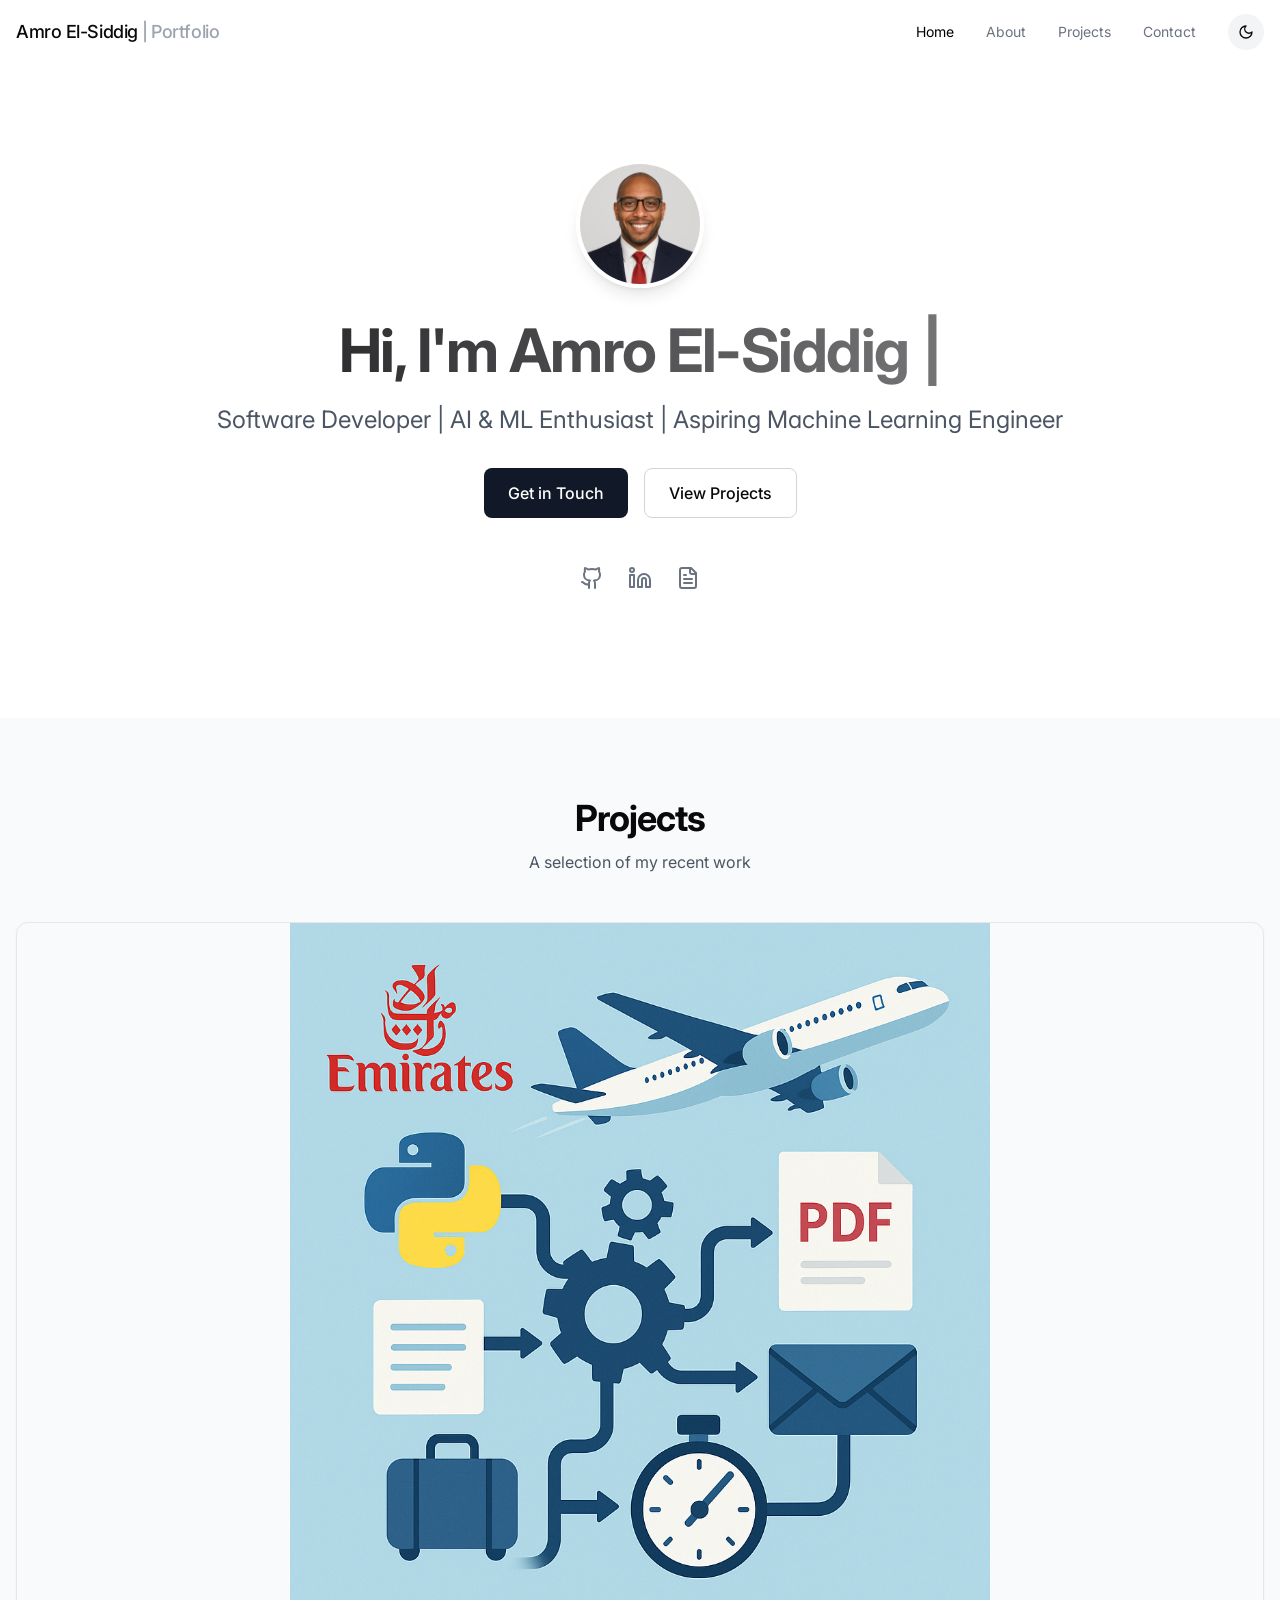
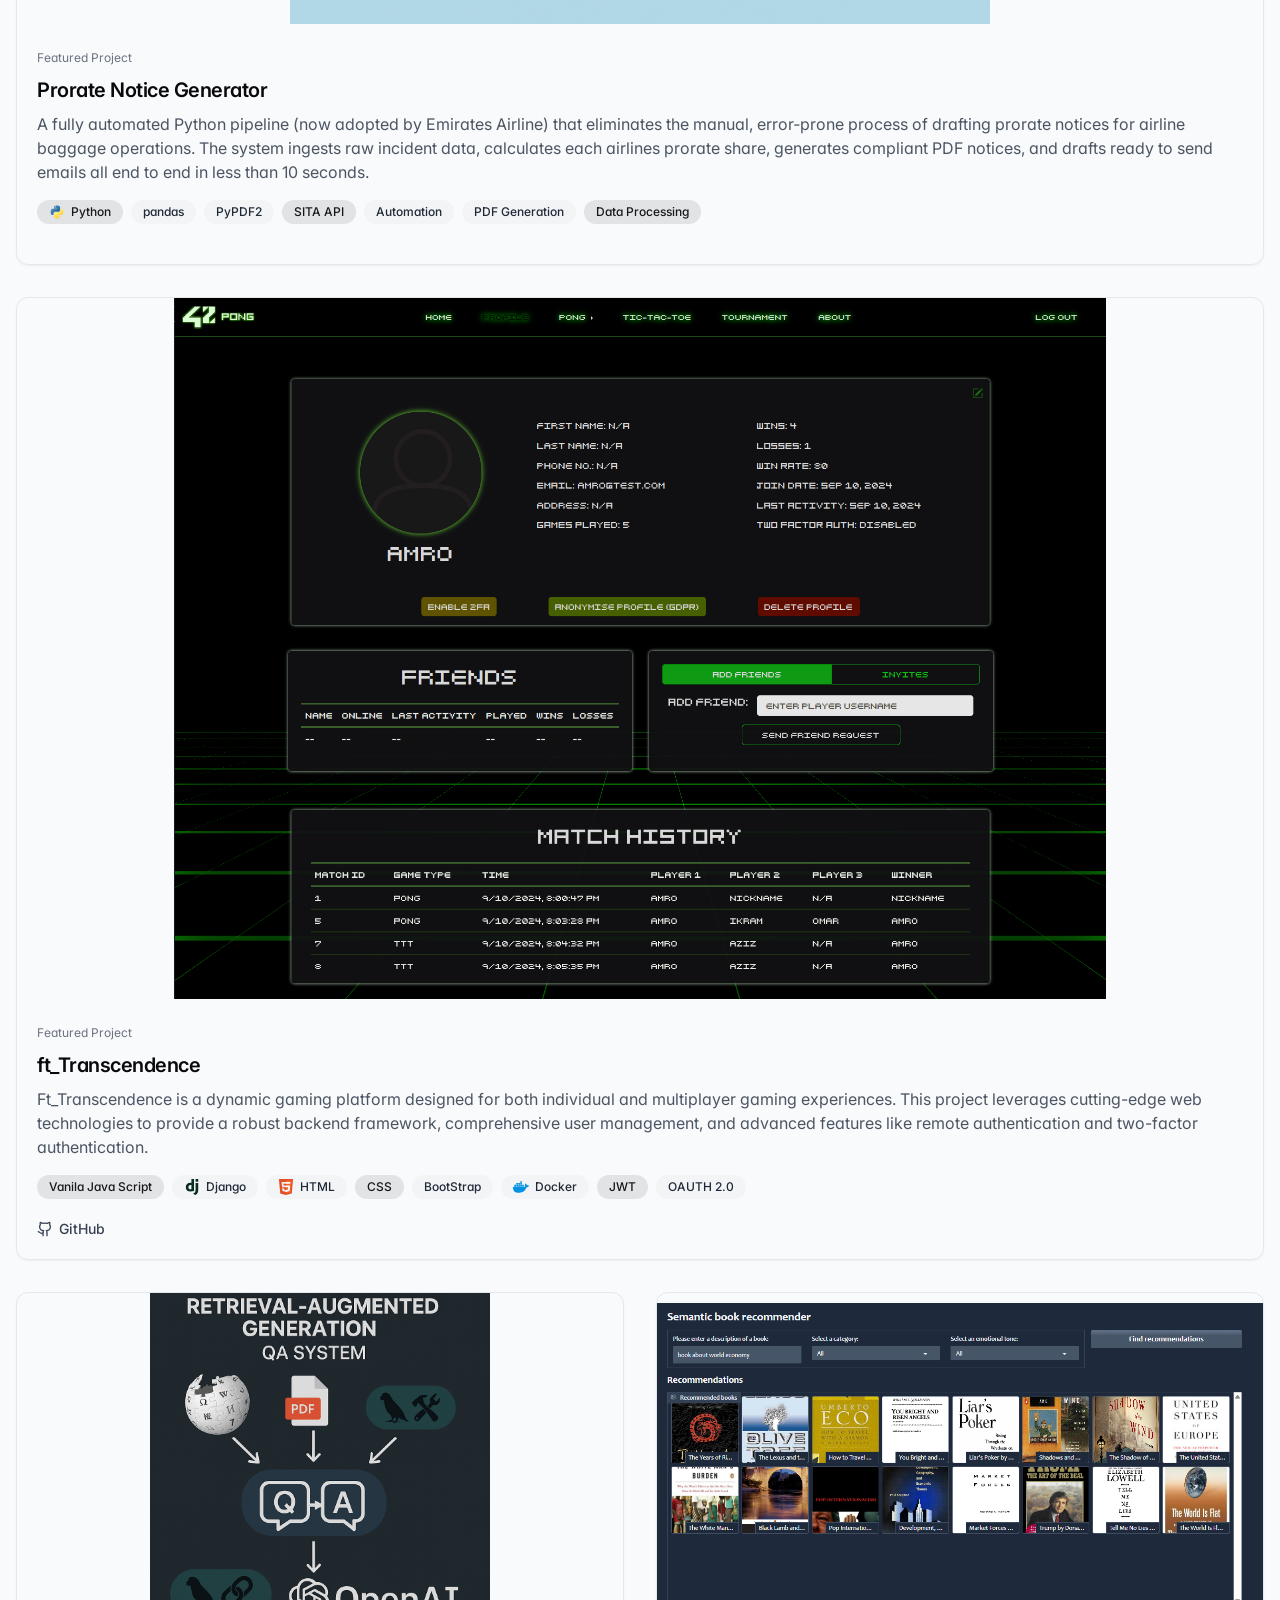
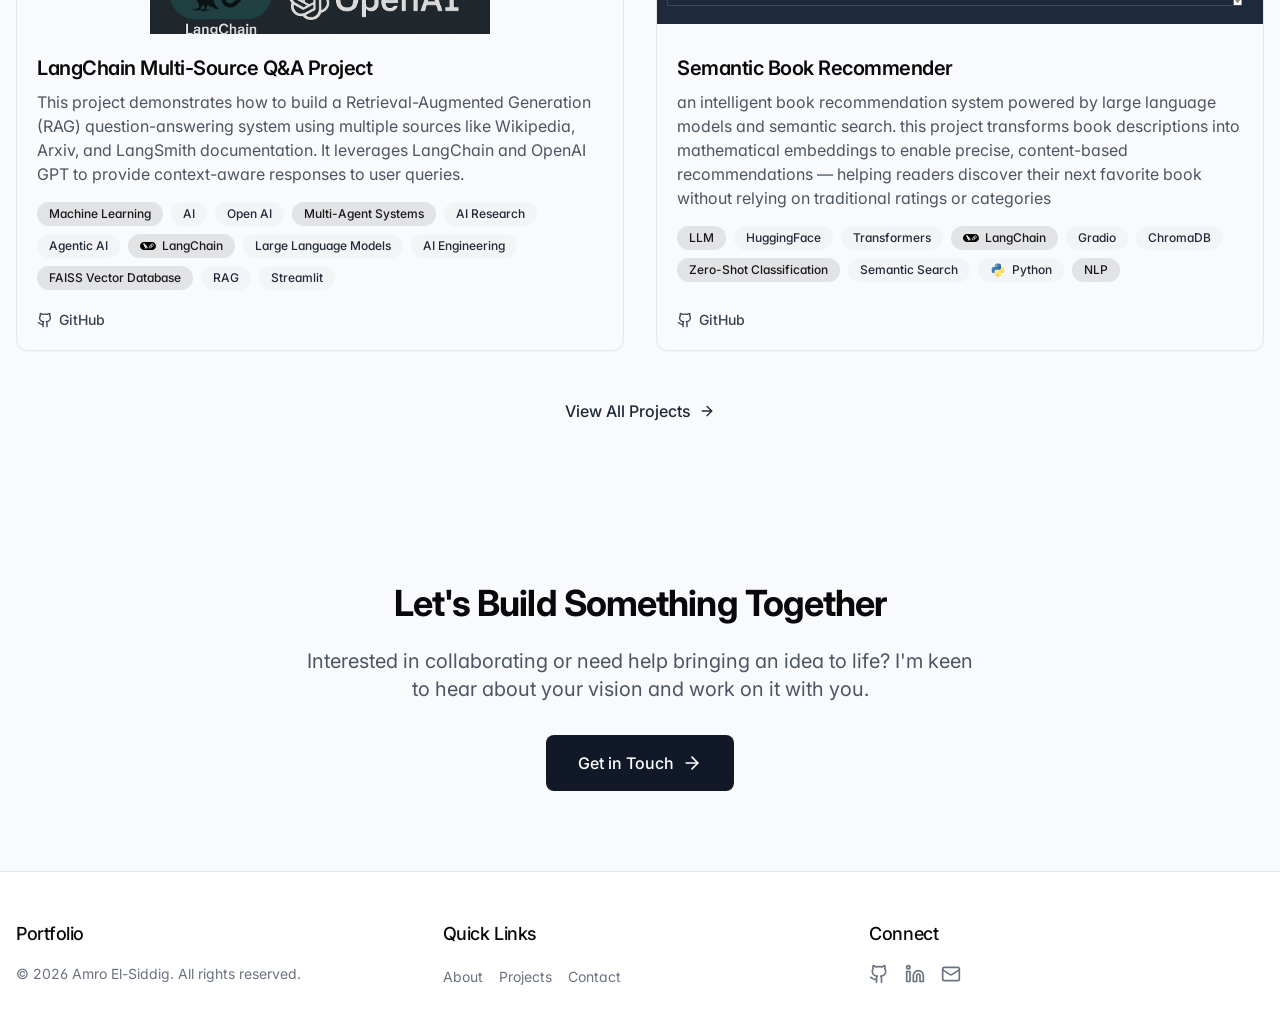
==== commit 0bcab80c: "deploy: amrokamalelsiddig/new_portfolio@748bece65cc1b1df8c142b8a2f2115dbf094685e" ====
--- a/index.html
+++ b/index.html
@@ -7,7 +7,7 @@
     <meta name="description" content="Amro Portfolio" />
     <meta name="author" content="Amro El SDiddig" />
     <link rel="icon" type="image/png" href="/lovable-uploads/artificial-intelligence_900961.png" />
-    <script type="module" crossorigin src="/assets/index-CrgPFOCZ.js"></script>
+    <script type="module" crossorigin src="/assets/index-DHzd_A1Q.js"></script>
     <link rel="stylesheet" crossorigin href="/assets/index-BwECCmBA.css">
   </head>
 
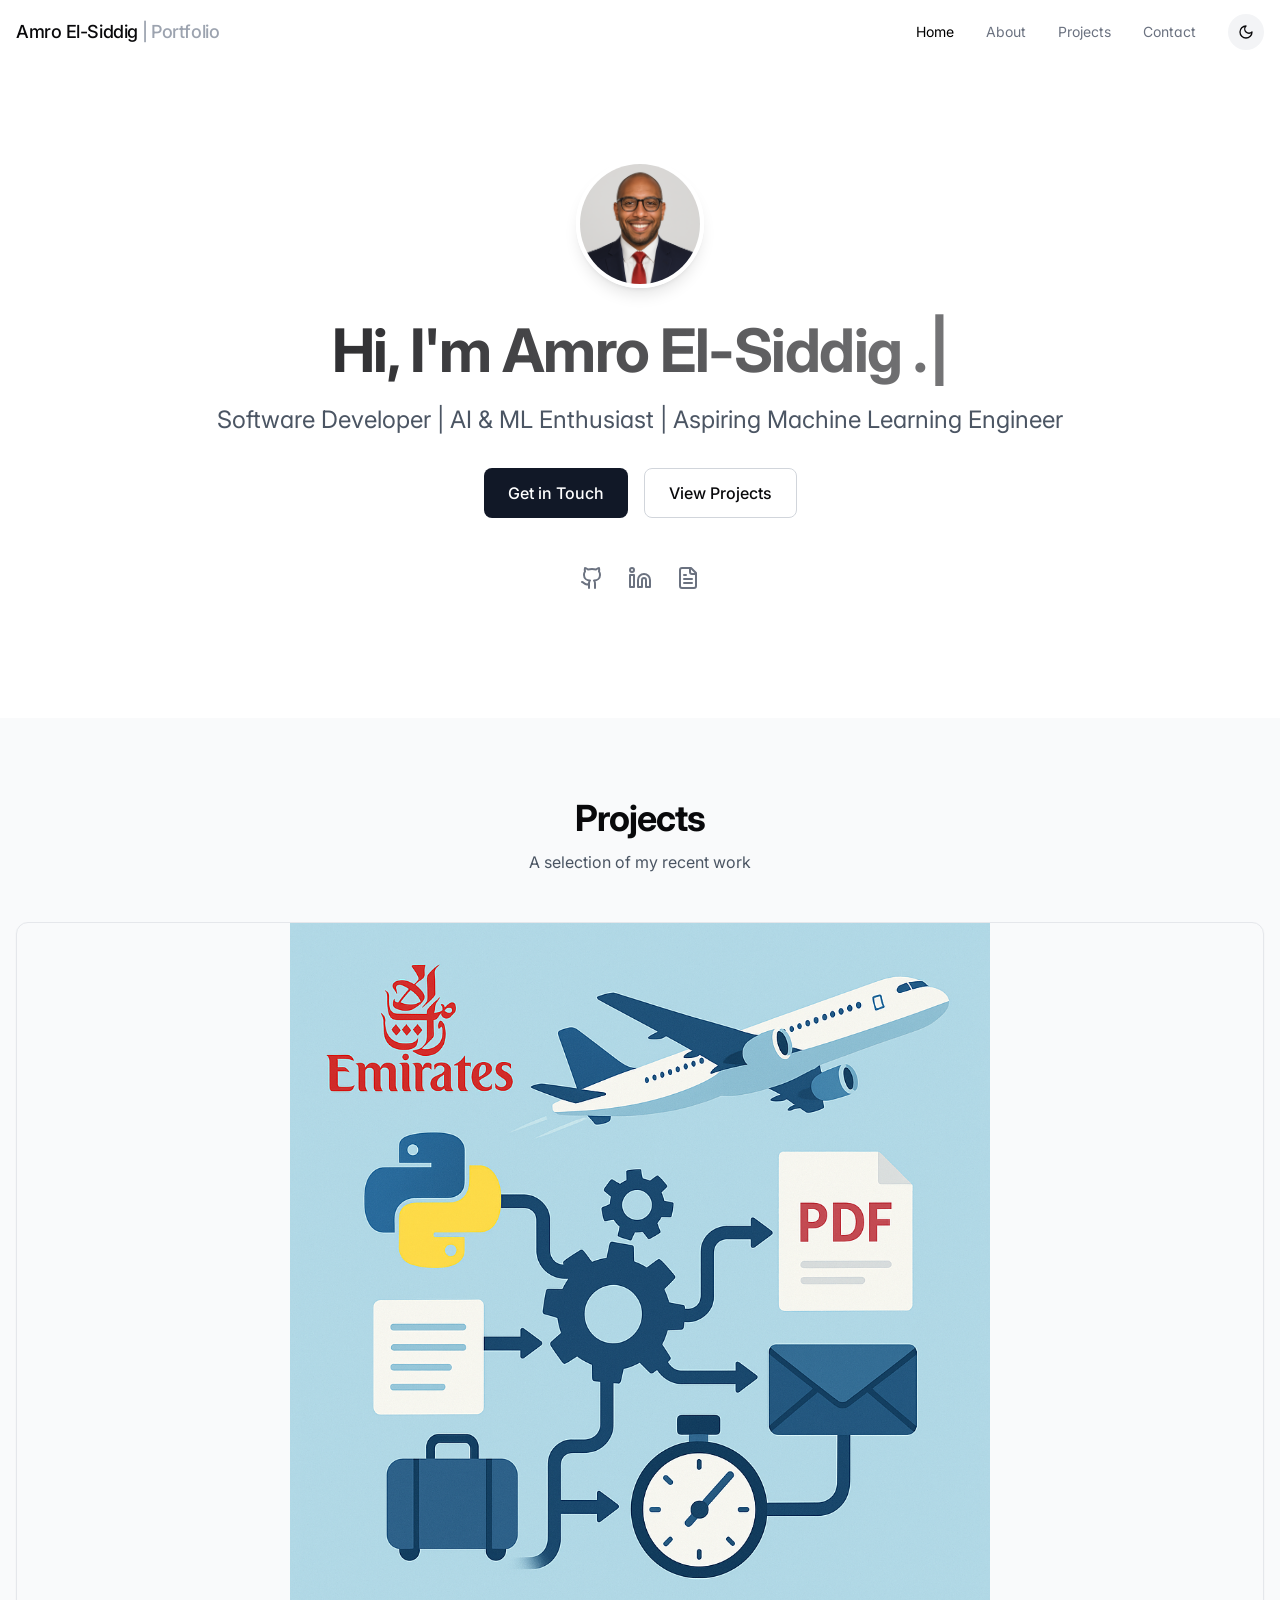
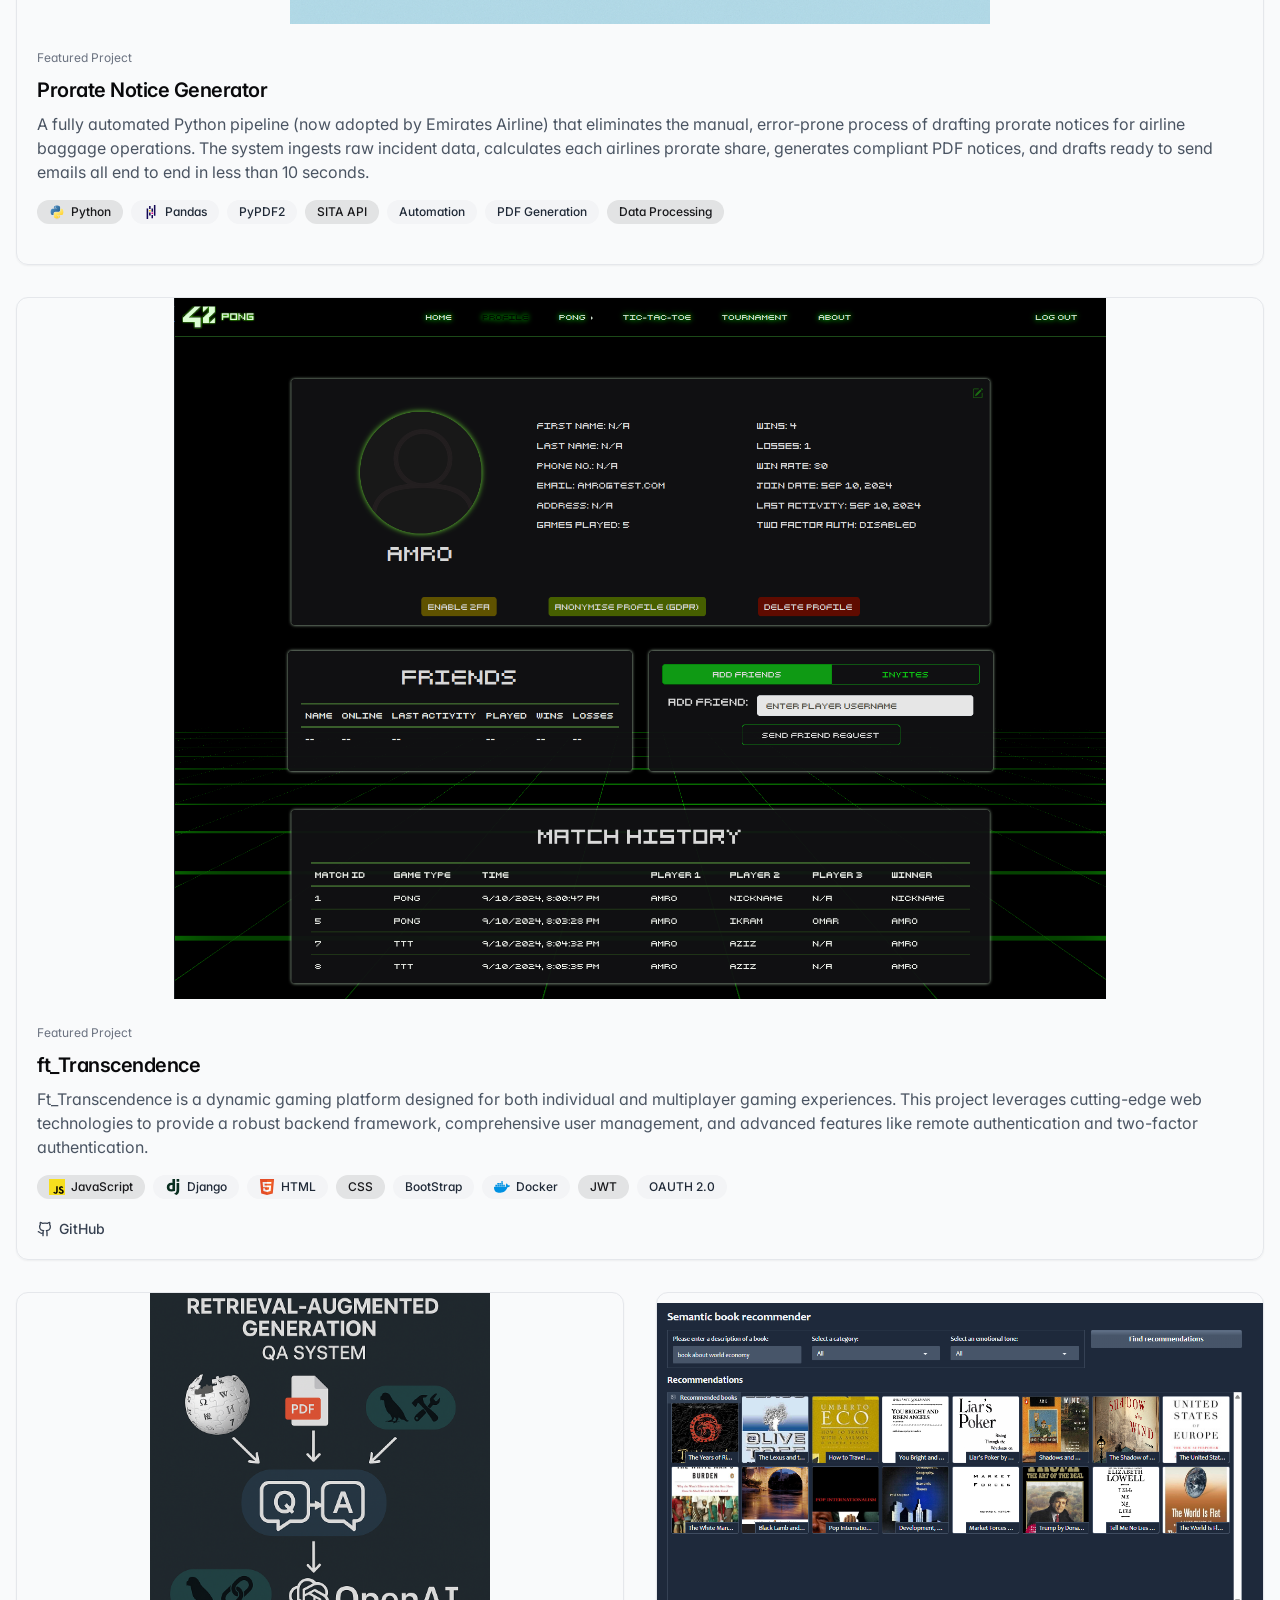
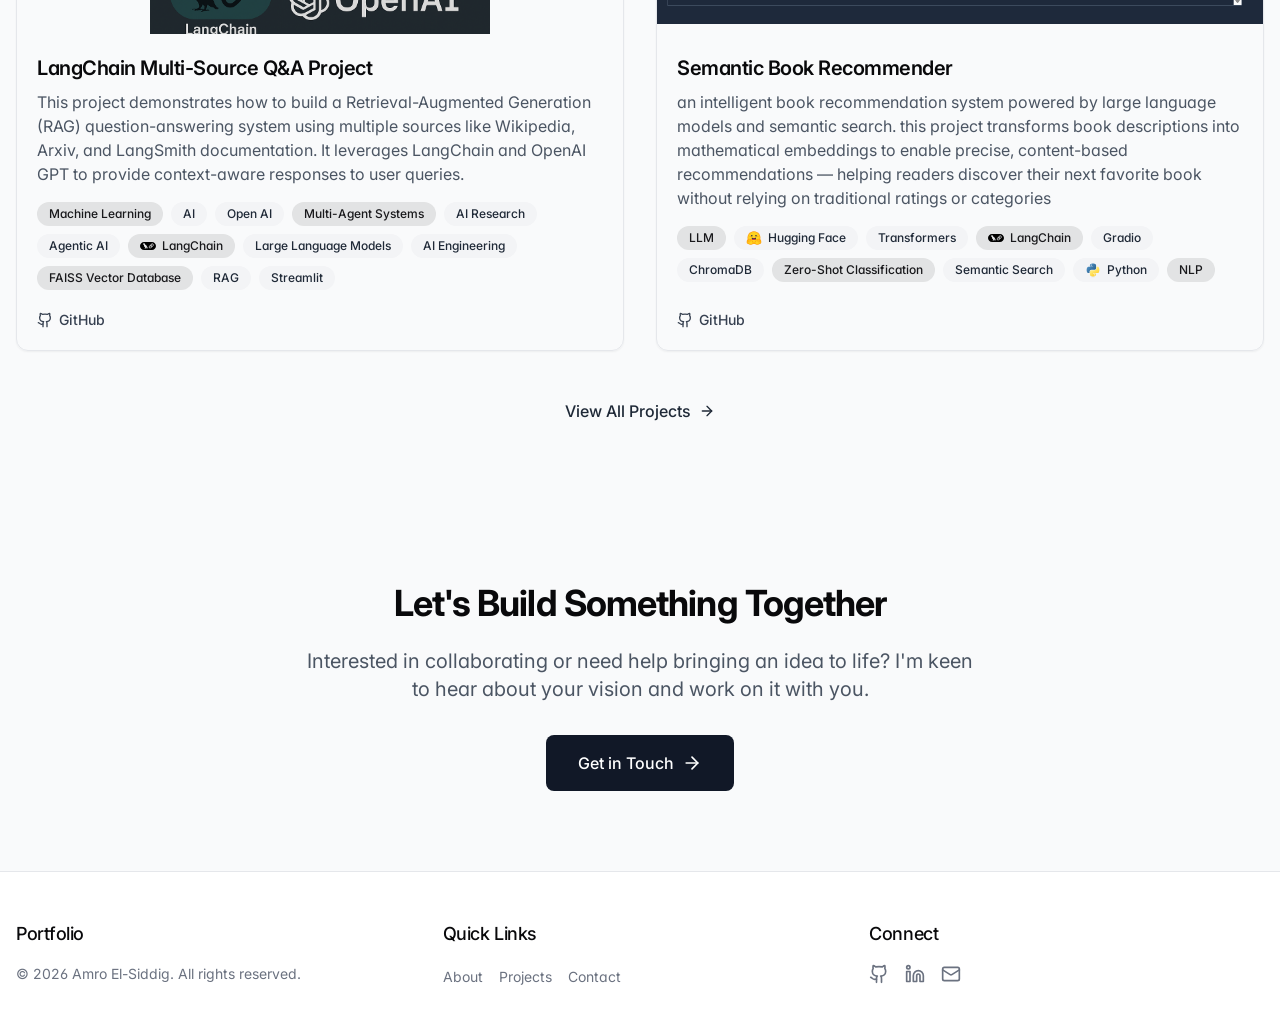
==== commit f0302a5e: "deploy: amrokamalelsiddig/new_portfolio@ad2bf088a1f690c8443f1de55f120525687fdc9f" ====
--- a/index.html
+++ b/index.html
@@ -7,8 +7,8 @@
     <meta name="description" content="Amro Portfolio" />
     <meta name="author" content="Amro El SDiddig" />
     <link rel="icon" type="image/png" href="/lovable-uploads/artificial-intelligence_900961.png" />
-    <script type="module" crossorigin src="/assets/index-DHzd_A1Q.js"></script>
-    <link rel="stylesheet" crossorigin href="/assets/index-BwECCmBA.css">
+    <script type="module" crossorigin src="/assets/index-BBuDG_ou.js"></script>
+    <link rel="stylesheet" crossorigin href="/assets/index-BujcK-0-.css">
   </head>
 
   
--- a/assets/index-BujcK-0-.css
+++ b/assets/index-BujcK-0-.css
@@ -0,0 +1 @@
+@import"https://fonts.googleapis.com/css2?family=Inter:wght@100;200;300;400;500;600;700;800;900&display=swap";*,:before,:after{--tw-border-spacing-x: 0;--tw-border-spacing-y: 0;--tw-translate-x: 0;--tw-translate-y: 0;--tw-rotate: 0;--tw-skew-x: 0;--tw-skew-y: 0;--tw-scale-x: 1;--tw-scale-y: 1;--tw-pan-x: ;--tw-pan-y: ;--tw-pinch-zoom: ;--tw-scroll-snap-strictness: proximity;--tw-gradient-from-position: ;--tw-gradient-via-position: ;--tw-gradient-to-position: ;--tw-ordinal: ;--tw-slashed-zero: ;--tw-numeric-figure: ;--tw-numeric-spacing: ;--tw-numeric-fraction: ;--tw-ring-inset: ;--tw-ring-offset-width: 0px;--tw-ring-offset-color: #fff;--tw-ring-color: rgb(59 130 246 / .5);--tw-ring-offset-shadow: 0 0 #0000;--tw-ring-shadow: 0 0 #0000;--tw-shadow: 0 0 #0000;--tw-shadow-colored: 0 0 #0000;--tw-blur: ;--tw-brightness: ;--tw-contrast: ;--tw-grayscale: ;--tw-hue-rotate: ;--tw-invert: ;--tw-saturate: ;--tw-sepia: ;--tw-drop-shadow: ;--tw-backdrop-blur: ;--tw-backdrop-brightness: ;--tw-backdrop-contrast: ;--tw-backdrop-grayscale: ;--tw-backdrop-hue-rotate: ;--tw-backdrop-invert: ;--tw-backdrop-opacity: ;--tw-backdrop-saturate: ;--tw-backdrop-sepia: ;--tw-contain-size: ;--tw-contain-layout: ;--tw-contain-paint: ;--tw-contain-style: }::backdrop{--tw-border-spacing-x: 0;--tw-border-spacing-y: 0;--tw-translate-x: 0;--tw-translate-y: 0;--tw-rotate: 0;--tw-skew-x: 0;--tw-skew-y: 0;--tw-scale-x: 1;--tw-scale-y: 1;--tw-pan-x: ;--tw-pan-y: ;--tw-pinch-zoom: ;--tw-scroll-snap-strictness: proximity;--tw-gradient-from-position: ;--tw-gradient-via-position: ;--tw-gradient-to-position: ;--tw-ordinal: ;--tw-slashed-zero: ;--tw-numeric-figure: ;--tw-numeric-spacing: ;--tw-numeric-fraction: ;--tw-ring-inset: ;--tw-ring-offset-width: 0px;--tw-ring-offset-color: #fff;--tw-ring-color: rgb(59 130 246 / .5);--tw-ring-offset-shadow: 0 0 #0000;--tw-ring-shadow: 0 0 #0000;--tw-shadow: 0 0 #0000;--tw-shadow-colored: 0 0 #0000;--tw-blur: ;--tw-brightness: ;--tw-contrast: ;--tw-grayscale: ;--tw-hue-rotate: ;--tw-invert: ;--tw-saturate: ;--tw-sepia: ;--tw-drop-shadow: ;--tw-backdrop-blur: ;--tw-backdrop-brightness: ;--tw-backdrop-contrast: ;--tw-backdrop-grayscale: ;--tw-backdrop-hue-rotate: ;--tw-backdrop-invert: ;--tw-backdrop-opacity: ;--tw-backdrop-saturate: ;--tw-backdrop-sepia: ;--tw-contain-size: ;--tw-contain-layout: ;--tw-contain-paint: ;--tw-contain-style: }*,:before,:after{box-sizing:border-box;border-width:0;border-style:solid;border-color:#e5e7eb}:before,:after{--tw-content: ""}html,:host{line-height:1.5;-webkit-text-size-adjust:100%;-moz-tab-size:4;-o-tab-size:4;tab-size:4;font-family:Inter,system-ui,sans-serif;font-feature-settings:normal;font-variation-settings:normal;-webkit-tap-highlight-color:transparent}body{margin:0;line-height:inherit}hr{height:0;color:inherit;border-top-width:1px}abbr:where([title]){-webkit-text-decoration:underline dotted;text-decoration:underline dotted}h1,h2,h3,h4,h5,h6{font-size:inherit;font-weight:inherit}a{color:inherit;text-decoration:inherit}b,strong{font-weight:bolder}code,kbd,samp,pre{font-family:ui-monospace,SFMono-Regular,Menlo,Monaco,Consolas,Liberation Mono,Courier New,monospace;font-feature-settings:normal;font-variation-settings:normal;font-size:1em}small{font-size:80%}sub,sup{font-size:75%;line-height:0;position:relative;vertical-align:baseline}sub{bottom:-.25em}sup{top:-.5em}table{text-indent:0;border-color:inherit;border-collapse:collapse}button,input,optgroup,select,textarea{font-family:inherit;font-feature-settings:inherit;font-variation-settings:inherit;font-size:100%;font-weight:inherit;line-height:inherit;letter-spacing:inherit;color:inherit;margin:0;padding:0}button,select{text-transform:none}button,input:where([type=button]),input:where([type=reset]),input:where([type=submit]){-webkit-appearance:button;background-color:transparent;background-image:none}:-moz-focusring{outline:auto}:-moz-ui-invalid{box-shadow:none}progress{vertical-align:baseline}::-webkit-inner-spin-button,::-webkit-outer-spin-button{height:auto}[type=search]{-webkit-appearance:textfield;outline-offset:-2px}::-webkit-search-decoration{-webkit-appearance:none}::-webkit-file-upload-button{-webkit-appearance:button;font:inherit}summary{display:list-item}blockquote,dl,dd,h1,h2,h3,h4,h5,h6,hr,figure,p,pre{margin:0}fieldset{margin:0;padding:0}legend{padding:0}ol,ul,menu{list-style:none;margin:0;padding:0}dialog{padding:0}textarea{resize:vertical}input::-moz-placeholder,textarea::-moz-placeholder{opacity:1;color:#9ca3af}input::placeholder,textarea::placeholder{opacity:1;color:#9ca3af}button,[role=button]{cursor:pointer}:disabled{cursor:default}img,svg,video,canvas,audio,iframe,embed,object{display:block;vertical-align:middle}img,video{max-width:100%;height:auto}[hidden]:where(:not([hidden=until-found])){display:none}:root{--background: 0 0% 100%;--foreground: 240 10% 3.9%;--card: 0 0% 100%;--card-foreground: 240 10% 3.9%;--popover: 0 0% 100%;--popover-foreground: 240 10% 3.9%;--primary: 240 5.9% 10%;--primary-foreground: 0 0% 98%;--secondary: 240 4.8% 95.9%;--secondary-foreground: 240 5.9% 10%;--muted: 240 4.8% 95.9%;--muted-foreground: 240 3.8% 46.1%;--accent: 240 4.8% 95.9%;--accent-foreground: 240 5.9% 10%;--destructive: 0 84.2% 60.2%;--destructive-foreground: 0 0% 98%;--border: 240 5.9% 90%;--input: 240 5.9% 90%;--ring: 240 5.9% 10%;--radius: .5rem}.dark{--background: 240 10% 3.9%;--foreground: 0 0% 98%;--card: 240 10% 3.9%;--card-foreground: 0 0% 98%;--popover: 240 10% 3.9%;--popover-foreground: 0 0% 98%;--primary: 0 0% 98%;--primary-foreground: 240 5.9% 10%;--secondary: 240 3.7% 15.9%;--secondary-foreground: 0 0% 98%;--muted: 240 3.7% 15.9%;--muted-foreground: 240 5% 64.9%;--accent: 240 3.7% 15.9%;--accent-foreground: 0 0% 98%;--destructive: 0 62.8% 30.6%;--destructive-foreground: 0 0% 98%;--border: 240 3.7% 15.9%;--input: 240 3.7% 15.9%;--ring: 240 4.9% 83.9%}*{border-color:hsl(var(--border))}html{font-feature-settings:"cv02","cv03","cv04","cv11";scroll-behavior:smooth}body{background-color:hsl(var(--background));color:hsl(var(--foreground));-webkit-font-smoothing:antialiased;-moz-osx-font-smoothing:grayscale;font-feature-settings:"cv02","cv03","cv04","cv11"}h1,h2,h3,h4,h5,h6{font-family:SF Pro Display,Inter,sans-serif;letter-spacing:-.025em}.container{width:100%;margin-right:auto;margin-left:auto;padding-right:2rem;padding-left:2rem}@media (min-width: 1400px){.container{max-width:1400px}}.sr-only{position:absolute;width:1px;height:1px;padding:0;margin:-1px;overflow:hidden;clip:rect(0,0,0,0);white-space:nowrap;border-width:0}.pointer-events-none{pointer-events:none}.pointer-events-auto{pointer-events:auto}.visible{visibility:visible}.invisible{visibility:hidden}.fixed{position:fixed}.absolute{position:absolute}.relative{position:relative}.inset-0{top:0;right:0;bottom:0;left:0}.inset-x-0{left:0;right:0}.inset-y-0{top:0;bottom:0}.-bottom-12{bottom:-3rem}.-left-12{left:-3rem}.-right-12{right:-3rem}.-top-12{top:-3rem}.bottom-0{bottom:0}.left-0{left:0}.left-1{left:.25rem}.left-1\/2{left:50%}.left-2{left:.5rem}.left-\[50\%\]{left:50%}.right-0{right:0}.right-1{right:.25rem}.right-2{right:.5rem}.right-3{right:.75rem}.right-4{right:1rem}.top-0{top:0}.top-1\.5{top:.375rem}.top-1\/2{top:50%}.top-16{top:4rem}.top-2{top:.5rem}.top-3{top:.75rem}.top-3\.5{top:.875rem}.top-4{top:1rem}.top-\[1px\]{top:1px}.top-\[50\%\]{top:50%}.top-\[60\%\]{top:60%}.top-full{top:100%}.z-10{z-index:10}.z-20{z-index:20}.z-50{z-index:50}.z-\[100\]{z-index:100}.z-\[1\]{z-index:1}.-mx-1{margin-left:-.25rem;margin-right:-.25rem}.mx-0\.5{margin-left:.125rem;margin-right:.125rem}.mx-2{margin-left:.5rem;margin-right:.5rem}.mx-3\.5{margin-left:.875rem;margin-right:.875rem}.mx-auto{margin-left:auto;margin-right:auto}.my-0\.5{margin-top:.125rem;margin-bottom:.125rem}.my-1{margin-top:.25rem;margin-bottom:.25rem}.-ml-1{margin-left:-.25rem}.-ml-4{margin-left:-1rem}.-mt-4{margin-top:-1rem}.mb-0\.5{margin-bottom:.125rem}.mb-1{margin-bottom:.25rem}.mb-12{margin-bottom:3rem}.mb-2{margin-bottom:.5rem}.mb-3{margin-bottom:.75rem}.mb-4{margin-bottom:1rem}.mb-6{margin-bottom:1.5rem}.mb-8{margin-bottom:2rem}.ml-1{margin-left:.25rem}.ml-2{margin-left:.5rem}.ml-3{margin-left:.75rem}.ml-auto{margin-left:auto}.mr-1{margin-right:.25rem}.mr-1\.5{margin-right:.375rem}.mr-2{margin-right:.5rem}.mr-3{margin-right:.75rem}.mr-4{margin-right:1rem}.mt-1{margin-top:.25rem}.mt-1\.5{margin-top:.375rem}.mt-12{margin-top:3rem}.mt-2{margin-top:.5rem}.mt-24{margin-top:6rem}.mt-4{margin-top:1rem}.mt-6{margin-top:1.5rem}.mt-auto{margin-top:auto}.block{display:block}.flex{display:flex}.inline-flex{display:inline-flex}.table{display:table}.grid{display:grid}.hidden{display:none}.aspect-square{aspect-ratio:1 / 1}.aspect-video{aspect-ratio:16 / 9}.size-4{width:1rem;height:1rem}.h-1\.5{height:.375rem}.h-10{height:2.5rem}.h-11{height:2.75rem}.h-12{height:3rem}.h-16{height:4rem}.h-2{height:.5rem}.h-2\.5{height:.625rem}.h-3{height:.75rem}.h-3\.5{height:.875rem}.h-32{height:8rem}.h-4{height:1rem}.h-5{height:1.25rem}.h-56{height:14rem}.h-6{height:1.5rem}.h-64{height:16rem}.h-7{height:1.75rem}.h-8{height:2rem}.h-9{height:2.25rem}.h-\[1px\]{height:1px}.h-\[var\(--radix-navigation-menu-viewport-height\)\]{height:var(--radix-navigation-menu-viewport-height)}.h-\[var\(--radix-select-trigger-height\)\]{height:var(--radix-select-trigger-height)}.h-auto{height:auto}.h-full{height:100%}.h-px{height:1px}.h-svh{height:100svh}.max-h-96{max-height:24rem}.max-h-\[300px\]{max-height:300px}.max-h-screen{max-height:100vh}.min-h-0{min-height:0px}.min-h-\[80px\]{min-height:80px}.min-h-screen{min-height:100vh}.min-h-svh{min-height:100svh}.w-0{width:0px}.w-1{width:.25rem}.w-1\.5{width:.375rem}.w-10{width:2.5rem}.w-11{width:2.75rem}.w-12{width:3rem}.w-2{width:.5rem}.w-2\.5{width:.625rem}.w-3{width:.75rem}.w-3\.5{width:.875rem}.w-3\/4{width:75%}.w-32{width:8rem}.w-4{width:1rem}.w-5{width:1.25rem}.w-56{width:14rem}.w-6{width:1.5rem}.w-64{width:16rem}.w-7{width:1.75rem}.w-72{width:18rem}.w-8{width:2rem}.w-9{width:2.25rem}.w-\[--sidebar-width\]{width:var(--sidebar-width)}.w-\[100px\]{width:100px}.w-\[1px\]{width:1px}.w-auto{width:auto}.w-full{width:100%}.w-max{width:-moz-max-content;width:max-content}.w-px{width:1px}.min-w-0{min-width:0px}.min-w-5{min-width:1.25rem}.min-w-\[12rem\]{min-width:12rem}.min-w-\[8rem\]{min-width:8rem}.min-w-\[var\(--radix-select-trigger-width\)\]{min-width:var(--radix-select-trigger-width)}.max-w-2xl{max-width:42rem}.max-w-4xl{max-width:56rem}.max-w-5xl{max-width:64rem}.max-w-\[--skeleton-width\]{max-width:var(--skeleton-width)}.max-w-lg{max-width:32rem}.max-w-max{max-width:-moz-max-content;max-width:max-content}.flex-1{flex:1 1 0%}.flex-shrink-0,.shrink-0{flex-shrink:0}.flex-grow,.grow{flex-grow:1}.grow-0{flex-grow:0}.basis-full{flex-basis:100%}.caption-bottom{caption-side:bottom}.border-collapse{border-collapse:collapse}.-translate-x-1\/2{--tw-translate-x: -50%;transform:translate(var(--tw-translate-x),var(--tw-translate-y)) rotate(var(--tw-rotate)) skew(var(--tw-skew-x)) skewY(var(--tw-skew-y)) scaleX(var(--tw-scale-x)) scaleY(var(--tw-scale-y))}.-translate-x-px{--tw-translate-x: -1px;transform:translate(var(--tw-translate-x),var(--tw-translate-y)) rotate(var(--tw-rotate)) skew(var(--tw-skew-x)) skewY(var(--tw-skew-y)) scaleX(var(--tw-scale-x)) scaleY(var(--tw-scale-y))}.-translate-y-1\/2{--tw-translate-y: -50%;transform:translate(var(--tw-translate-x),var(--tw-translate-y)) rotate(var(--tw-rotate)) skew(var(--tw-skew-x)) skewY(var(--tw-skew-y)) scaleX(var(--tw-scale-x)) scaleY(var(--tw-scale-y))}.-translate-y-4{--tw-translate-y: -1rem;transform:translate(var(--tw-translate-x),var(--tw-translate-y)) rotate(var(--tw-rotate)) skew(var(--tw-skew-x)) skewY(var(--tw-skew-y)) scaleX(var(--tw-scale-x)) scaleY(var(--tw-scale-y))}.translate-x-\[-50\%\]{--tw-translate-x: -50%;transform:translate(var(--tw-translate-x),var(--tw-translate-y)) rotate(var(--tw-rotate)) skew(var(--tw-skew-x)) skewY(var(--tw-skew-y)) scaleX(var(--tw-scale-x)) scaleY(var(--tw-scale-y))}.translate-x-px{--tw-translate-x: 1px;transform:translate(var(--tw-translate-x),var(--tw-translate-y)) rotate(var(--tw-rotate)) skew(var(--tw-skew-x)) skewY(var(--tw-skew-y)) scaleX(var(--tw-scale-x)) scaleY(var(--tw-scale-y))}.translate-y-0{--tw-translate-y: 0px;transform:translate(var(--tw-translate-x),var(--tw-translate-y)) rotate(var(--tw-rotate)) skew(var(--tw-skew-x)) skewY(var(--tw-skew-y)) scaleX(var(--tw-scale-x)) scaleY(var(--tw-scale-y))}.translate-y-\[-50\%\]{--tw-translate-y: -50%;transform:translate(var(--tw-translate-x),var(--tw-translate-y)) rotate(var(--tw-rotate)) skew(var(--tw-skew-x)) skewY(var(--tw-skew-y)) scaleX(var(--tw-scale-x)) scaleY(var(--tw-scale-y))}.rotate-45{--tw-rotate: 45deg;transform:translate(var(--tw-translate-x),var(--tw-translate-y)) rotate(var(--tw-rotate)) skew(var(--tw-skew-x)) skewY(var(--tw-skew-y)) scaleX(var(--tw-scale-x)) scaleY(var(--tw-scale-y))}.rotate-90{--tw-rotate: 90deg;transform:translate(var(--tw-translate-x),var(--tw-translate-y)) rotate(var(--tw-rotate)) skew(var(--tw-skew-x)) skewY(var(--tw-skew-y)) scaleX(var(--tw-scale-x)) scaleY(var(--tw-scale-y))}.transform{transform:translate(var(--tw-translate-x),var(--tw-translate-y)) rotate(var(--tw-rotate)) skew(var(--tw-skew-x)) skewY(var(--tw-skew-y)) scaleX(var(--tw-scale-x)) scaleY(var(--tw-scale-y))}@keyframes fade-in{0%{opacity:0;transform:translateY(10px)}to{opacity:1;transform:translateY(0)}}.animate-fade-in{animation:fade-in .5s ease-out forwards}@keyframes pulse{50%{opacity:.5}}.animate-pulse{animation:pulse 2s cubic-bezier(.4,0,.6,1) infinite}@keyframes spin{to{transform:rotate(360deg)}}.animate-spin{animation:spin 1s linear infinite}.cursor-default{cursor:default}.cursor-pointer{cursor:pointer}.touch-none{touch-action:none}.select-none{-webkit-user-select:none;-moz-user-select:none;user-select:none}.list-none{list-style-type:none}.grid-cols-1{grid-template-columns:repeat(1,minmax(0,1fr))}.flex-row{flex-direction:row}.flex-col{flex-direction:column}.flex-col-reverse{flex-direction:column-reverse}.flex-wrap{flex-wrap:wrap}.items-start{align-items:flex-start}.items-end{align-items:flex-end}.items-center{align-items:center}.items-stretch{align-items:stretch}.justify-center{justify-content:center}.justify-between{justify-content:space-between}.gap-1{gap:.25rem}.gap-1\.5{gap:.375rem}.gap-2{gap:.5rem}.gap-4{gap:1rem}.gap-6{gap:1.5rem}.gap-8{gap:2rem}.space-x-1>:not([hidden])~:not([hidden]){--tw-space-x-reverse: 0;margin-right:calc(.25rem * var(--tw-space-x-reverse));margin-left:calc(.25rem * calc(1 - var(--tw-space-x-reverse)))}.space-x-2>:not([hidden])~:not([hidden]){--tw-space-x-reverse: 0;margin-right:calc(.5rem * var(--tw-space-x-reverse));margin-left:calc(.5rem * calc(1 - var(--tw-space-x-reverse)))}.space-x-3>:not([hidden])~:not([hidden]){--tw-space-x-reverse: 0;margin-right:calc(.75rem * var(--tw-space-x-reverse));margin-left:calc(.75rem * calc(1 - var(--tw-space-x-reverse)))}.space-x-4>:not([hidden])~:not([hidden]){--tw-space-x-reverse: 0;margin-right:calc(1rem * var(--tw-space-x-reverse));margin-left:calc(1rem * calc(1 - var(--tw-space-x-reverse)))}.space-x-6>:not([hidden])~:not([hidden]){--tw-space-x-reverse: 0;margin-right:calc(1.5rem * var(--tw-space-x-reverse));margin-left:calc(1.5rem * calc(1 - var(--tw-space-x-reverse)))}.space-x-8>:not([hidden])~:not([hidden]){--tw-space-x-reverse: 0;margin-right:calc(2rem * var(--tw-space-x-reverse));margin-left:calc(2rem * calc(1 - var(--tw-space-x-reverse)))}.space-y-1>:not([hidden])~:not([hidden]){--tw-space-y-reverse: 0;margin-top:calc(.25rem * calc(1 - var(--tw-space-y-reverse)));margin-bottom:calc(.25rem * var(--tw-space-y-reverse))}.space-y-1\.5>:not([hidden])~:not([hidden]){--tw-space-y-reverse: 0;margin-top:calc(.375rem * calc(1 - var(--tw-space-y-reverse)));margin-bottom:calc(.375rem * var(--tw-space-y-reverse))}.space-y-2>:not([hidden])~:not([hidden]){--tw-space-y-reverse: 0;margin-top:calc(.5rem * calc(1 - var(--tw-space-y-reverse)));margin-bottom:calc(.5rem * var(--tw-space-y-reverse))}.space-y-4>:not([hidden])~:not([hidden]){--tw-space-y-reverse: 0;margin-top:calc(1rem * calc(1 - var(--tw-space-y-reverse)));margin-bottom:calc(1rem * var(--tw-space-y-reverse))}.space-y-6>:not([hidden])~:not([hidden]){--tw-space-y-reverse: 0;margin-top:calc(1.5rem * calc(1 - var(--tw-space-y-reverse)));margin-bottom:calc(1.5rem * var(--tw-space-y-reverse))}.space-y-8>:not([hidden])~:not([hidden]){--tw-space-y-reverse: 0;margin-top:calc(2rem * calc(1 - var(--tw-space-y-reverse)));margin-bottom:calc(2rem * var(--tw-space-y-reverse))}.overflow-auto{overflow:auto}.overflow-hidden{overflow:hidden}.overflow-y-auto{overflow-y:auto}.overflow-x-hidden{overflow-x:hidden}.whitespace-nowrap{white-space:nowrap}.break-words{overflow-wrap:break-word}.break-all{word-break:break-all}.rounded{border-radius:.25rem}.rounded-\[2px\]{border-radius:2px}.rounded-\[inherit\]{border-radius:inherit}.rounded-full{border-radius:9999px}.rounded-lg{border-radius:var(--radius)}.rounded-md{border-radius:calc(var(--radius) - 2px)}.rounded-sm{border-radius:calc(var(--radius) - 4px)}.rounded-xl{border-radius:.75rem}.rounded-t-\[10px\]{border-top-left-radius:10px;border-top-right-radius:10px}.rounded-tl-sm{border-top-left-radius:calc(var(--radius) - 4px)}.border{border-width:1px}.border-2{border-width:2px}.border-4{border-width:4px}.border-\[1\.5px\]{border-width:1.5px}.border-y{border-top-width:1px;border-bottom-width:1px}.border-b{border-bottom-width:1px}.border-l{border-left-width:1px}.border-r{border-right-width:1px}.border-t{border-top-width:1px}.border-dashed{border-style:dashed}.border-\[--color-border\]{border-color:var(--color-border)}.border-border\/50{border-color:hsl(var(--border) / .5)}.border-destructive{border-color:hsl(var(--destructive))}.border-destructive\/50{border-color:hsl(var(--destructive) / .5)}.border-gray-200{--tw-border-opacity: 1;border-color:rgb(229 231 235 / var(--tw-border-opacity, 1))}.border-gray-300{--tw-border-opacity: 1;border-color:rgb(209 213 219 / var(--tw-border-opacity, 1))}.border-input{border-color:hsl(var(--input))}.border-primary{border-color:hsl(var(--primary))}.border-sidebar-border{border-color:hsl(var(--sidebar-border))}.border-transparent{border-color:transparent}.border-white{--tw-border-opacity: 1;border-color:rgb(255 255 255 / var(--tw-border-opacity, 1))}.border-l-transparent{border-left-color:transparent}.border-t-transparent{border-top-color:transparent}.bg-\[--color-bg\]{background-color:var(--color-bg)}.bg-accent{background-color:hsl(var(--accent))}.bg-amber-100{--tw-bg-opacity: 1;background-color:rgb(254 243 199 / var(--tw-bg-opacity, 1))}.bg-background{background-color:hsl(var(--background))}.bg-black\/20{background-color:#0003}.bg-black\/80{background-color:#000c}.bg-blue-100{--tw-bg-opacity: 1;background-color:rgb(219 234 254 / var(--tw-bg-opacity, 1))}.bg-border{background-color:hsl(var(--border))}.bg-card{background-color:hsl(var(--card))}.bg-destructive{background-color:hsl(var(--destructive))}.bg-foreground{background-color:hsl(var(--foreground))}.bg-gray-100{--tw-bg-opacity: 1;background-color:rgb(243 244 246 / var(--tw-bg-opacity, 1))}.bg-gray-300{--tw-bg-opacity: 1;background-color:rgb(209 213 219 / var(--tw-bg-opacity, 1))}.bg-gray-50{--tw-bg-opacity: 1;background-color:rgb(249 250 251 / var(--tw-bg-opacity, 1))}.bg-gray-800{--tw-bg-opacity: 1;background-color:rgb(31 41 55 / var(--tw-bg-opacity, 1))}.bg-gray-900{--tw-bg-opacity: 1;background-color:rgb(17 24 39 / var(--tw-bg-opacity, 1))}.bg-green-100{--tw-bg-opacity: 1;background-color:rgb(220 252 231 / var(--tw-bg-opacity, 1))}.bg-indigo-100{--tw-bg-opacity: 1;background-color:rgb(224 231 255 / var(--tw-bg-opacity, 1))}.bg-muted{background-color:hsl(var(--muted))}.bg-muted\/50{background-color:hsl(var(--muted) / .5)}.bg-pink-100{--tw-bg-opacity: 1;background-color:rgb(252 231 243 / var(--tw-bg-opacity, 1))}.bg-popover{background-color:hsl(var(--popover))}.bg-primary{background-color:hsl(var(--primary))}.bg-primary\/10{background-color:hsl(var(--primary) / .1)}.bg-purple-100{--tw-bg-opacity: 1;background-color:rgb(243 232 255 / var(--tw-bg-opacity, 1))}.bg-red-100{--tw-bg-opacity: 1;background-color:rgb(254 226 226 / var(--tw-bg-opacity, 1))}.bg-secondary{background-color:hsl(var(--secondary))}.bg-sidebar{background-color:hsl(var(--sidebar-background))}.bg-sidebar-border{background-color:hsl(var(--sidebar-border))}.bg-transparent{background-color:transparent}.bg-white{--tw-bg-opacity: 1;background-color:rgb(255 255 255 / var(--tw-bg-opacity, 1))}.bg-white\/70{background-color:#ffffffb3}.bg-yellow-100{--tw-bg-opacity: 1;background-color:rgb(254 249 195 / var(--tw-bg-opacity, 1))}.bg-gradient-to-b{background-image:linear-gradient(to bottom,var(--tw-gradient-stops))}.bg-gradient-to-r{background-image:linear-gradient(to right,var(--tw-gradient-stops))}.from-amber-500{--tw-gradient-from: #f59e0b var(--tw-gradient-from-position);--tw-gradient-to: rgb(245 158 11 / 0) var(--tw-gradient-to-position);--tw-gradient-stops: var(--tw-gradient-from), var(--tw-gradient-to)}.from-emerald-500{--tw-gradient-from: #10b981 var(--tw-gradient-from-position);--tw-gradient-to: rgb(16 185 129 / 0) var(--tw-gradient-to-position);--tw-gradient-stops: var(--tw-gradient-from), var(--tw-gradient-to)}.from-gray-900{--tw-gradient-from: #111827 var(--tw-gradient-from-position);--tw-gradient-to: rgb(17 24 39 / 0) var(--tw-gradient-to-position);--tw-gradient-stops: var(--tw-gradient-from), var(--tw-gradient-to)}.to-amber-400{--tw-gradient-to: #fbbf24 var(--tw-gradient-to-position)}.to-emerald-400{--tw-gradient-to: #34d399 var(--tw-gradient-to-position)}.to-gray-600{--tw-gradient-to: #4b5563 var(--tw-gradient-to-position)}.bg-clip-text{-webkit-background-clip:text;background-clip:text}.fill-current{fill:currentColor}.object-contain{-o-object-fit:contain;object-fit:contain}.object-cover{-o-object-fit:cover;object-fit:cover}.object-\[center_-10px\]{-o-object-position:center -10px;object-position:center -10px}.p-0{padding:0}.p-1{padding:.25rem}.p-1\.5{padding:.375rem}.p-2{padding:.5rem}.p-3{padding:.75rem}.p-4{padding:1rem}.p-6{padding:1.5rem}.p-\[1px\]{padding:1px}.px-1{padding-left:.25rem;padding-right:.25rem}.px-2{padding-left:.5rem;padding-right:.5rem}.px-2\.5{padding-left:.625rem;padding-right:.625rem}.px-3{padding-left:.75rem;padding-right:.75rem}.px-4{padding-left:1rem;padding-right:1rem}.px-5{padding-left:1.25rem;padding-right:1.25rem}.px-6{padding-left:1.5rem;padding-right:1.5rem}.px-8{padding-left:2rem;padding-right:2rem}.py-0\.5{padding-top:.125rem;padding-bottom:.125rem}.py-1{padding-top:.25rem;padding-bottom:.25rem}.py-1\.5{padding-top:.375rem;padding-bottom:.375rem}.py-12{padding-top:3rem;padding-bottom:3rem}.py-16{padding-top:4rem;padding-bottom:4rem}.py-2{padding-top:.5rem;padding-bottom:.5rem}.py-2\.5{padding-top:.625rem;padding-bottom:.625rem}.py-20{padding-top:5rem;padding-bottom:5rem}.py-3{padding-top:.75rem;padding-bottom:.75rem}.py-4{padding-top:1rem;padding-bottom:1rem}.py-6{padding-top:1.5rem;padding-bottom:1.5rem}.pb-12{padding-bottom:3rem}.pb-20{padding-bottom:5rem}.pb-3{padding-bottom:.75rem}.pb-4{padding-bottom:1rem}.pl-2\.5{padding-left:.625rem}.pl-4{padding-left:1rem}.pl-5{padding-left:1.25rem}.pl-8{padding-left:2rem}.pr-2{padding-right:.5rem}.pr-2\.5{padding-right:.625rem}.pr-8{padding-right:2rem}.pt-0{padding-top:0}.pt-1{padding-top:.25rem}.pt-16{padding-top:4rem}.pt-24{padding-top:6rem}.pt-3{padding-top:.75rem}.pt-32{padding-top:8rem}.pt-4{padding-top:1rem}.text-left{text-align:left}.text-center{text-align:center}.text-right{text-align:right}.align-middle{vertical-align:middle}.font-display{font-family:SF Pro Display,Inter,sans-serif}.font-mono{font-family:ui-monospace,SFMono-Regular,Menlo,Monaco,Consolas,Liberation Mono,Courier New,monospace}.text-2xl{font-size:1.5rem;line-height:2rem}.text-3xl{font-size:1.875rem;line-height:2.25rem}.text-4xl{font-size:2.25rem;line-height:2.5rem}.text-5xl{font-size:3rem;line-height:1}.text-9xl{font-size:8rem;line-height:1}.text-\[0\.8rem\]{font-size:.8rem}.text-base{font-size:1rem;line-height:1.5rem}.text-lg{font-size:1.125rem;line-height:1.75rem}.text-sm{font-size:.875rem;line-height:1.25rem}.text-xl{font-size:1.25rem;line-height:1.75rem}.text-xs{font-size:.75rem;line-height:1rem}.font-bold{font-weight:700}.font-medium{font-weight:500}.font-normal{font-weight:400}.font-semibold{font-weight:600}.uppercase{text-transform:uppercase}.italic{font-style:italic}.tabular-nums{--tw-numeric-spacing: tabular-nums;font-variant-numeric:var(--tw-ordinal) var(--tw-slashed-zero) var(--tw-numeric-figure) var(--tw-numeric-spacing) var(--tw-numeric-fraction)}.leading-none{line-height:1}.leading-relaxed{line-height:1.625}.tracking-tight{letter-spacing:-.025em}.tracking-wider{letter-spacing:.05em}.tracking-widest{letter-spacing:.1em}.text-accent-foreground{color:hsl(var(--accent-foreground))}.text-amber-800{--tw-text-opacity: 1;color:rgb(146 64 14 / var(--tw-text-opacity, 1))}.text-black{--tw-text-opacity: 1;color:rgb(0 0 0 / var(--tw-text-opacity, 1))}.text-blue-600{--tw-text-opacity: 1;color:rgb(37 99 235 / var(--tw-text-opacity, 1))}.text-blue-800{--tw-text-opacity: 1;color:rgb(30 64 175 / var(--tw-text-opacity, 1))}.text-card-foreground{color:hsl(var(--card-foreground))}.text-current{color:currentColor}.text-destructive{color:hsl(var(--destructive))}.text-destructive-foreground{color:hsl(var(--destructive-foreground))}.text-foreground{color:hsl(var(--foreground))}.text-foreground\/50{color:hsl(var(--foreground) / .5)}.text-gray-400{--tw-text-opacity: 1;color:rgb(156 163 175 / var(--tw-text-opacity, 1))}.text-gray-500{--tw-text-opacity: 1;color:rgb(107 114 128 / var(--tw-text-opacity, 1))}.text-gray-600{--tw-text-opacity: 1;color:rgb(75 85 99 / var(--tw-text-opacity, 1))}.text-gray-700{--tw-text-opacity: 1;color:rgb(55 65 81 / var(--tw-text-opacity, 1))}.text-gray-800{--tw-text-opacity: 1;color:rgb(31 41 55 / var(--tw-text-opacity, 1))}.text-gray-900{--tw-text-opacity: 1;color:rgb(17 24 39 / var(--tw-text-opacity, 1))}.text-green-600{--tw-text-opacity: 1;color:rgb(22 163 74 / var(--tw-text-opacity, 1))}.text-green-800{--tw-text-opacity: 1;color:rgb(22 101 52 / var(--tw-text-opacity, 1))}.text-indigo-800{--tw-text-opacity: 1;color:rgb(55 48 163 / var(--tw-text-opacity, 1))}.text-muted-foreground{color:hsl(var(--muted-foreground))}.text-pink-800{--tw-text-opacity: 1;color:rgb(157 23 77 / var(--tw-text-opacity, 1))}.text-popover-foreground{color:hsl(var(--popover-foreground))}.text-primary{color:hsl(var(--primary))}.text-primary-foreground{color:hsl(var(--primary-foreground))}.text-purple-600{--tw-text-opacity: 1;color:rgb(147 51 234 / var(--tw-text-opacity, 1))}.text-purple-800{--tw-text-opacity: 1;color:rgb(107 33 168 / var(--tw-text-opacity, 1))}.text-red-800{--tw-text-opacity: 1;color:rgb(153 27 27 / var(--tw-text-opacity, 1))}.text-secondary-foreground{color:hsl(var(--secondary-foreground))}.text-sidebar-foreground{color:hsl(var(--sidebar-foreground))}.text-sidebar-foreground\/70{color:hsl(var(--sidebar-foreground) / .7)}.text-transparent{color:transparent}.text-white{--tw-text-opacity: 1;color:rgb(255 255 255 / var(--tw-text-opacity, 1))}.text-yellow-600{--tw-text-opacity: 1;color:rgb(202 138 4 / var(--tw-text-opacity, 1))}.text-yellow-800{--tw-text-opacity: 1;color:rgb(133 77 14 / var(--tw-text-opacity, 1))}.underline-offset-4{text-underline-offset:4px}.opacity-0{opacity:0}.opacity-100{opacity:1}.opacity-25{opacity:.25}.opacity-50{opacity:.5}.opacity-60{opacity:.6}.opacity-70{opacity:.7}.opacity-75{opacity:.75}.opacity-90{opacity:.9}.shadow-\[0_0_0_1px_hsl\(var\(--sidebar-border\)\)\]{--tw-shadow: 0 0 0 1px hsl(var(--sidebar-border));--tw-shadow-colored: 0 0 0 1px var(--tw-shadow-color);box-shadow:var(--tw-ring-offset-shadow, 0 0 #0000),var(--tw-ring-shadow, 0 0 #0000),var(--tw-shadow)}.shadow-lg{--tw-shadow: 0 10px 15px -3px rgb(0 0 0 / .1), 0 4px 6px -4px rgb(0 0 0 / .1);--tw-shadow-colored: 0 10px 15px -3px var(--tw-shadow-color), 0 4px 6px -4px var(--tw-shadow-color);box-shadow:var(--tw-ring-offset-shadow, 0 0 #0000),var(--tw-ring-shadow, 0 0 #0000),var(--tw-shadow)}.shadow-md{--tw-shadow: 0 4px 6px -1px rgb(0 0 0 / .1), 0 2px 4px -2px rgb(0 0 0 / .1);--tw-shadow-colored: 0 4px 6px -1px var(--tw-shadow-color), 0 2px 4px -2px var(--tw-shadow-color);box-shadow:var(--tw-ring-offset-shadow, 0 0 #0000),var(--tw-ring-shadow, 0 0 #0000),var(--tw-shadow)}.shadow-none{--tw-shadow: 0 0 #0000;--tw-shadow-colored: 0 0 #0000;box-shadow:var(--tw-ring-offset-shadow, 0 0 #0000),var(--tw-ring-shadow, 0 0 #0000),var(--tw-shadow)}.shadow-sm{--tw-shadow: 0 1px 2px 0 rgb(0 0 0 / .05);--tw-shadow-colored: 0 1px 2px 0 var(--tw-shadow-color);box-shadow:var(--tw-ring-offset-shadow, 0 0 #0000),var(--tw-ring-shadow, 0 0 #0000),var(--tw-shadow)}.shadow-xl{--tw-shadow: 0 20px 25px -5px rgb(0 0 0 / .1), 0 8px 10px -6px rgb(0 0 0 / .1);--tw-shadow-colored: 0 20px 25px -5px var(--tw-shadow-color), 0 8px 10px -6px var(--tw-shadow-color);box-shadow:var(--tw-ring-offset-shadow, 0 0 #0000),var(--tw-ring-shadow, 0 0 #0000),var(--tw-shadow)}.outline-none{outline:2px solid transparent;outline-offset:2px}.outline{outline-style:solid}.ring-0{--tw-ring-offset-shadow: var(--tw-ring-inset) 0 0 0 var(--tw-ring-offset-width) var(--tw-ring-offset-color);--tw-ring-shadow: var(--tw-ring-inset) 0 0 0 calc(0px + var(--tw-ring-offset-width)) var(--tw-ring-color);box-shadow:var(--tw-ring-offset-shadow),var(--tw-ring-shadow),var(--tw-shadow, 0 0 #0000)}.ring-2{--tw-ring-offset-shadow: var(--tw-ring-inset) 0 0 0 var(--tw-ring-offset-width) var(--tw-ring-offset-color);--tw-ring-shadow: var(--tw-ring-inset) 0 0 0 calc(2px + var(--tw-ring-offset-width)) var(--tw-ring-color);box-shadow:var(--tw-ring-offset-shadow),var(--tw-ring-shadow),var(--tw-shadow, 0 0 #0000)}.ring-ring{--tw-ring-color: hsl(var(--ring))}.ring-sidebar-ring{--tw-ring-color: hsl(var(--sidebar-ring))}.ring-offset-background{--tw-ring-offset-color: hsl(var(--background))}.filter{filter:var(--tw-blur) var(--tw-brightness) var(--tw-contrast) var(--tw-grayscale) var(--tw-hue-rotate) var(--tw-invert) var(--tw-saturate) var(--tw-sepia) var(--tw-drop-shadow)}.backdrop-blur-lg{--tw-backdrop-blur: blur(16px);-webkit-backdrop-filter:var(--tw-backdrop-blur) var(--tw-backdrop-brightness) var(--tw-backdrop-contrast) var(--tw-backdrop-grayscale) var(--tw-backdrop-hue-rotate) var(--tw-backdrop-invert) var(--tw-backdrop-opacity) var(--tw-backdrop-saturate) var(--tw-backdrop-sepia);backdrop-filter:var(--tw-backdrop-blur) var(--tw-backdrop-brightness) var(--tw-backdrop-contrast) var(--tw-backdrop-grayscale) var(--tw-backdrop-hue-rotate) var(--tw-backdrop-invert) var(--tw-backdrop-opacity) var(--tw-backdrop-saturate) var(--tw-backdrop-sepia)}.transition{transition-property:color,background-color,border-color,text-decoration-color,fill,stroke,opacity,box-shadow,transform,filter,-webkit-backdrop-filter;transition-property:color,background-color,border-color,text-decoration-color,fill,stroke,opacity,box-shadow,transform,filter,backdrop-filter;transition-property:color,background-color,border-color,text-decoration-color,fill,stroke,opacity,box-shadow,transform,filter,backdrop-filter,-webkit-backdrop-filter;transition-timing-function:cubic-bezier(.4,0,.2,1);transition-duration:.15s}.transition-\[left\,right\,width\]{transition-property:left,right,width;transition-timing-function:cubic-bezier(.4,0,.2,1);transition-duration:.15s}.transition-\[margin\,opa\]{transition-property:margin,opa;transition-timing-function:cubic-bezier(.4,0,.2,1);transition-duration:.15s}.transition-\[width\,height\,padding\]{transition-property:width,height,padding;transition-timing-function:cubic-bezier(.4,0,.2,1);transition-duration:.15s}.transition-\[width\]{transition-property:width;transition-timing-function:cubic-bezier(.4,0,.2,1);transition-duration:.15s}.transition-all{transition-property:all;transition-timing-function:cubic-bezier(.4,0,.2,1);transition-duration:.15s}.transition-colors{transition-property:color,background-color,border-color,text-decoration-color,fill,stroke;transition-timing-function:cubic-bezier(.4,0,.2,1);transition-duration:.15s}.transition-opacity{transition-property:opacity;transition-timing-function:cubic-bezier(.4,0,.2,1);transition-duration:.15s}.transition-transform{transition-property:transform;transition-timing-function:cubic-bezier(.4,0,.2,1);transition-duration:.15s}.duration-1000{transition-duration:1s}.duration-200{transition-duration:.2s}.duration-300{transition-duration:.3s}.duration-500{transition-duration:.5s}.ease-in-out{transition-timing-function:cubic-bezier(.4,0,.2,1)}.ease-linear{transition-timing-function:linear}@keyframes enter{0%{opacity:var(--tw-enter-opacity, 1);transform:translate3d(var(--tw-enter-translate-x, 0),var(--tw-enter-translate-y, 0),0) scale3d(var(--tw-enter-scale, 1),var(--tw-enter-scale, 1),var(--tw-enter-scale, 1)) rotate(var(--tw-enter-rotate, 0))}}@keyframes exit{to{opacity:var(--tw-exit-opacity, 1);transform:translate3d(var(--tw-exit-translate-x, 0),var(--tw-exit-translate-y, 0),0) scale3d(var(--tw-exit-scale, 1),var(--tw-exit-scale, 1),var(--tw-exit-scale, 1)) rotate(var(--tw-exit-rotate, 0))}}.animate-in{animation-name:enter;animation-duration:.15s;--tw-enter-opacity: initial;--tw-enter-scale: initial;--tw-enter-rotate: initial;--tw-enter-translate-x: initial;--tw-enter-translate-y: initial}.fade-in-0{--tw-enter-opacity: 0}.fade-in-80{--tw-enter-opacity: .8}.zoom-in-95{--tw-enter-scale: .95}.duration-1000{animation-duration:1s}.duration-200{animation-duration:.2s}.duration-300{animation-duration:.3s}.duration-500{animation-duration:.5s}.ease-in-out{animation-timing-function:cubic-bezier(.4,0,.2,1)}.ease-linear{animation-timing-function:linear}.text-gradient{background-image:linear-gradient(to right,var(--tw-gradient-stops));--tw-gradient-from: hsl(var(--primary) / .9) var(--tw-gradient-from-position);--tw-gradient-to: hsl(var(--primary) / 0) var(--tw-gradient-to-position);--tw-gradient-stops: var(--tw-gradient-from), var(--tw-gradient-to);--tw-gradient-to: hsl(var(--primary) / .6) var(--tw-gradient-to-position);-webkit-background-clip:text;background-clip:text;color:transparent}.animate-delay-100{animation-delay:.1s}.animate-delay-200{animation-delay:.2s}.animate-delay-300{animation-delay:.3s}.animate-delay-400{animation-delay:.4s}.file\:border-0::file-selector-button{border-width:0px}.file\:bg-transparent::file-selector-button{background-color:transparent}.file\:text-sm::file-selector-button{font-size:.875rem;line-height:1.25rem}.file\:font-medium::file-selector-button{font-weight:500}.file\:text-foreground::file-selector-button{color:hsl(var(--foreground))}.placeholder\:text-muted-foreground::-moz-placeholder{color:hsl(var(--muted-foreground))}.placeholder\:text-muted-foreground::placeholder{color:hsl(var(--muted-foreground))}.after\:absolute:after{content:var(--tw-content);position:absolute}.after\:-inset-2:after{content:var(--tw-content);top:-.5rem;right:-.5rem;bottom:-.5rem;left:-.5rem}.after\:inset-y-0:after{content:var(--tw-content);top:0;bottom:0}.after\:left-1\/2:after{content:var(--tw-content);left:50%}.after\:w-1:after{content:var(--tw-content);width:.25rem}.after\:w-\[2px\]:after{content:var(--tw-content);width:2px}.after\:-translate-x-1\/2:after{content:var(--tw-content);--tw-translate-x: -50%;transform:translate(var(--tw-translate-x),var(--tw-translate-y)) rotate(var(--tw-rotate)) skew(var(--tw-skew-x)) skewY(var(--tw-skew-y)) scaleX(var(--tw-scale-x)) scaleY(var(--tw-scale-y))}.first\:rounded-l-md:first-child{border-top-left-radius:calc(var(--radius) - 2px);border-bottom-left-radius:calc(var(--radius) - 2px)}.first\:border-l:first-child{border-left-width:1px}.last\:rounded-r-md:last-child{border-top-right-radius:calc(var(--radius) - 2px);border-bottom-right-radius:calc(var(--radius) - 2px)}.focus-within\:relative:focus-within{position:relative}.focus-within\:z-20:focus-within{z-index:20}.hover\:border-gray-400:hover{--tw-border-opacity: 1;border-color:rgb(156 163 175 / var(--tw-border-opacity, 1))}.hover\:bg-accent:hover{background-color:hsl(var(--accent))}.hover\:bg-black:hover{--tw-bg-opacity: 1;background-color:rgb(0 0 0 / var(--tw-bg-opacity, 1))}.hover\:bg-destructive\/80:hover{background-color:hsl(var(--destructive) / .8)}.hover\:bg-destructive\/90:hover{background-color:hsl(var(--destructive) / .9)}.hover\:bg-muted:hover{background-color:hsl(var(--muted))}.hover\:bg-muted\/50:hover{background-color:hsl(var(--muted) / .5)}.hover\:bg-primary:hover{background-color:hsl(var(--primary))}.hover\:bg-primary\/80:hover{background-color:hsl(var(--primary) / .8)}.hover\:bg-primary\/90:hover{background-color:hsl(var(--primary) / .9)}.hover\:bg-secondary:hover{background-color:hsl(var(--secondary))}.hover\:bg-secondary\/80:hover{background-color:hsl(var(--secondary) / .8)}.hover\:bg-sidebar-accent:hover{background-color:hsl(var(--sidebar-accent))}.hover\:text-accent-foreground:hover{color:hsl(var(--accent-foreground))}.hover\:text-black:hover{--tw-text-opacity: 1;color:rgb(0 0 0 / var(--tw-text-opacity, 1))}.hover\:text-foreground:hover{color:hsl(var(--foreground))}.hover\:text-muted-foreground:hover{color:hsl(var(--muted-foreground))}.hover\:text-primary-foreground:hover{color:hsl(var(--primary-foreground))}.hover\:text-sidebar-accent-foreground:hover{color:hsl(var(--sidebar-accent-foreground))}.hover\:underline:hover{text-decoration-line:underline}.hover\:opacity-100:hover{opacity:1}.hover\:shadow-\[0_0_0_1px_hsl\(var\(--sidebar-accent\)\)\]:hover{--tw-shadow: 0 0 0 1px hsl(var(--sidebar-accent));--tw-shadow-colored: 0 0 0 1px var(--tw-shadow-color);box-shadow:var(--tw-ring-offset-shadow, 0 0 #0000),var(--tw-ring-shadow, 0 0 #0000),var(--tw-shadow)}.hover\:shadow-md:hover{--tw-shadow: 0 4px 6px -1px rgb(0 0 0 / .1), 0 2px 4px -2px rgb(0 0 0 / .1);--tw-shadow-colored: 0 4px 6px -1px var(--tw-shadow-color), 0 2px 4px -2px var(--tw-shadow-color);box-shadow:var(--tw-ring-offset-shadow, 0 0 #0000),var(--tw-ring-shadow, 0 0 #0000),var(--tw-shadow)}.hover\:after\:bg-sidebar-border:hover:after{content:var(--tw-content);background-color:hsl(var(--sidebar-border))}.focus\:bg-accent:focus{background-color:hsl(var(--accent))}.focus\:bg-primary:focus{background-color:hsl(var(--primary))}.focus\:text-accent-foreground:focus{color:hsl(var(--accent-foreground))}.focus\:text-primary-foreground:focus{color:hsl(var(--primary-foreground))}.focus\:opacity-100:focus{opacity:1}.focus\:outline-none:focus{outline:2px solid transparent;outline-offset:2px}.focus\:ring-2:focus{--tw-ring-offset-shadow: var(--tw-ring-inset) 0 0 0 var(--tw-ring-offset-width) var(--tw-ring-offset-color);--tw-ring-shadow: var(--tw-ring-inset) 0 0 0 calc(2px + var(--tw-ring-offset-width)) var(--tw-ring-color);box-shadow:var(--tw-ring-offset-shadow),var(--tw-ring-shadow),var(--tw-shadow, 0 0 #0000)}.focus\:ring-primary\/20:focus{--tw-ring-color: hsl(var(--primary) / .2)}.focus\:ring-ring:focus{--tw-ring-color: hsl(var(--ring))}.focus\:ring-offset-2:focus{--tw-ring-offset-width: 2px}.focus-visible\:outline-none:focus-visible{outline:2px solid transparent;outline-offset:2px}.focus-visible\:ring-1:focus-visible{--tw-ring-offset-shadow: var(--tw-ring-inset) 0 0 0 var(--tw-ring-offset-width) var(--tw-ring-offset-color);--tw-ring-shadow: var(--tw-ring-inset) 0 0 0 calc(1px + var(--tw-ring-offset-width)) var(--tw-ring-color);box-shadow:var(--tw-ring-offset-shadow),var(--tw-ring-shadow),var(--tw-shadow, 0 0 #0000)}.focus-visible\:ring-2:focus-visible{--tw-ring-offset-shadow: var(--tw-ring-inset) 0 0 0 var(--tw-ring-offset-width) var(--tw-ring-offset-color);--tw-ring-shadow: var(--tw-ring-inset) 0 0 0 calc(2px + var(--tw-ring-offset-width)) var(--tw-ring-color);box-shadow:var(--tw-ring-offset-shadow),var(--tw-ring-shadow),var(--tw-shadow, 0 0 #0000)}.focus-visible\:ring-ring:focus-visible{--tw-ring-color: hsl(var(--ring))}.focus-visible\:ring-sidebar-ring:focus-visible{--tw-ring-color: hsl(var(--sidebar-ring))}.focus-visible\:ring-offset-1:focus-visible{--tw-ring-offset-width: 1px}.focus-visible\:ring-offset-2:focus-visible{--tw-ring-offset-width: 2px}.focus-visible\:ring-offset-background:focus-visible{--tw-ring-offset-color: hsl(var(--background))}.active\:bg-sidebar-accent:active{background-color:hsl(var(--sidebar-accent))}.active\:text-sidebar-accent-foreground:active{color:hsl(var(--sidebar-accent-foreground))}.disabled\:pointer-events-none:disabled{pointer-events:none}.disabled\:cursor-not-allowed:disabled{cursor:not-allowed}.disabled\:opacity-50:disabled{opacity:.5}.disabled\:opacity-70:disabled{opacity:.7}.group\/menu-item:focus-within .group-focus-within\/menu-item\:opacity-100{opacity:1}.group\/menu-item:hover .group-hover\/menu-item\:opacity-100,.group:hover .group-hover\:opacity-100{opacity:1}.group.destructive .group-\[\.destructive\]\:border-muted\/40{border-color:hsl(var(--muted) / .4)}.group.toaster .group-\[\.toaster\]\:border-border{border-color:hsl(var(--border))}.group.toast .group-\[\.toast\]\:bg-muted{background-color:hsl(var(--muted))}.group.toast .group-\[\.toast\]\:bg-primary{background-color:hsl(var(--primary))}.group.toaster .group-\[\.toaster\]\:bg-background{background-color:hsl(var(--background))}.group.destructive .group-\[\.destructive\]\:text-red-300{--tw-text-opacity: 1;color:rgb(252 165 165 / var(--tw-text-opacity, 1))}.group.toast .group-\[\.toast\]\:text-muted-foreground{color:hsl(var(--muted-foreground))}.group.toast .group-\[\.toast\]\:text-primary-foreground{color:hsl(var(--primary-foreground))}.group.toaster .group-\[\.toaster\]\:text-foreground{color:hsl(var(--foreground))}.group.toaster .group-\[\.toaster\]\:shadow-lg{--tw-shadow: 0 10px 15px -3px rgb(0 0 0 / .1), 0 4px 6px -4px rgb(0 0 0 / .1);--tw-shadow-colored: 0 10px 15px -3px var(--tw-shadow-color), 0 4px 6px -4px var(--tw-shadow-color);box-shadow:var(--tw-ring-offset-shadow, 0 0 #0000),var(--tw-ring-shadow, 0 0 #0000),var(--tw-shadow)}.group.destructive .group-\[\.destructive\]\:hover\:border-destructive\/30:hover{border-color:hsl(var(--destructive) / .3)}.group.destructive .group-\[\.destructive\]\:hover\:bg-destructive:hover{background-color:hsl(var(--destructive))}.group.destructive .group-\[\.destructive\]\:hover\:text-destructive-foreground:hover{color:hsl(var(--destructive-foreground))}.group.destructive .group-\[\.destructive\]\:hover\:text-red-50:hover{--tw-text-opacity: 1;color:rgb(254 242 242 / var(--tw-text-opacity, 1))}.group.destructive .group-\[\.destructive\]\:focus\:ring-destructive:focus{--tw-ring-color: hsl(var(--destructive))}.group.destructive .group-\[\.destructive\]\:focus\:ring-red-400:focus{--tw-ring-opacity: 1;--tw-ring-color: rgb(248 113 113 / var(--tw-ring-opacity, 1))}.group.destructive .group-\[\.destructive\]\:focus\:ring-offset-red-600:focus{--tw-ring-offset-color: #dc2626}.peer\/menu-button:hover~.peer-hover\/menu-button\:text-sidebar-accent-foreground{color:hsl(var(--sidebar-accent-foreground))}.peer:disabled~.peer-disabled\:cursor-not-allowed{cursor:not-allowed}.peer:disabled~.peer-disabled\:opacity-70{opacity:.7}.has-\[\[data-variant\=inset\]\]\:bg-sidebar:has([data-variant=inset]){background-color:hsl(var(--sidebar-background))}.has-\[\:disabled\]\:opacity-50:has(:disabled){opacity:.5}.group\/menu-item:has([data-sidebar=menu-action]) .group-has-\[\[data-sidebar\=menu-action\]\]\/menu-item\:pr-8{padding-right:2rem}.aria-disabled\:pointer-events-none[aria-disabled=true]{pointer-events:none}.aria-disabled\:opacity-50[aria-disabled=true]{opacity:.5}.aria-selected\:bg-accent[aria-selected=true]{background-color:hsl(var(--accent))}.aria-selected\:bg-accent\/50[aria-selected=true]{background-color:hsl(var(--accent) / .5)}.aria-selected\:text-accent-foreground[aria-selected=true]{color:hsl(var(--accent-foreground))}.aria-selected\:text-muted-foreground[aria-selected=true]{color:hsl(var(--muted-foreground))}.aria-selected\:opacity-100[aria-selected=true]{opacity:1}.aria-selected\:opacity-30[aria-selected=true]{opacity:.3}.data-\[disabled\=true\]\:pointer-events-none[data-disabled=true],.data-\[disabled\]\:pointer-events-none[data-disabled]{pointer-events:none}.data-\[panel-group-direction\=vertical\]\:h-px[data-panel-group-direction=vertical]{height:1px}.data-\[panel-group-direction\=vertical\]\:w-full[data-panel-group-direction=vertical]{width:100%}.data-\[side\=bottom\]\:translate-y-1[data-side=bottom]{--tw-translate-y: .25rem;transform:translate(var(--tw-translate-x),var(--tw-translate-y)) rotate(var(--tw-rotate)) skew(var(--tw-skew-x)) skewY(var(--tw-skew-y)) scaleX(var(--tw-scale-x)) scaleY(var(--tw-scale-y))}.data-\[side\=left\]\:-translate-x-1[data-side=left]{--tw-translate-x: -.25rem;transform:translate(var(--tw-translate-x),var(--tw-translate-y)) rotate(var(--tw-rotate)) skew(var(--tw-skew-x)) skewY(var(--tw-skew-y)) scaleX(var(--tw-scale-x)) scaleY(var(--tw-scale-y))}.data-\[side\=right\]\:translate-x-1[data-side=right]{--tw-translate-x: .25rem;transform:translate(var(--tw-translate-x),var(--tw-translate-y)) rotate(var(--tw-rotate)) skew(var(--tw-skew-x)) skewY(var(--tw-skew-y)) scaleX(var(--tw-scale-x)) scaleY(var(--tw-scale-y))}.data-\[side\=top\]\:-translate-y-1[data-side=top]{--tw-translate-y: -.25rem;transform:translate(var(--tw-translate-x),var(--tw-translate-y)) rotate(var(--tw-rotate)) skew(var(--tw-skew-x)) skewY(var(--tw-skew-y)) scaleX(var(--tw-scale-x)) scaleY(var(--tw-scale-y))}.data-\[state\=checked\]\:translate-x-5[data-state=checked]{--tw-translate-x: 1.25rem;transform:translate(var(--tw-translate-x),var(--tw-translate-y)) rotate(var(--tw-rotate)) skew(var(--tw-skew-x)) skewY(var(--tw-skew-y)) scaleX(var(--tw-scale-x)) scaleY(var(--tw-scale-y))}.data-\[state\=unchecked\]\:translate-x-0[data-state=unchecked],.data-\[swipe\=cancel\]\:translate-x-0[data-swipe=cancel]{--tw-translate-x: 0px;transform:translate(var(--tw-translate-x),var(--tw-translate-y)) rotate(var(--tw-rotate)) skew(var(--tw-skew-x)) skewY(var(--tw-skew-y)) scaleX(var(--tw-scale-x)) scaleY(var(--tw-scale-y))}.data-\[swipe\=end\]\:translate-x-\[var\(--radix-toast-swipe-end-x\)\][data-swipe=end]{--tw-translate-x: var(--radix-toast-swipe-end-x);transform:translate(var(--tw-translate-x),var(--tw-translate-y)) rotate(var(--tw-rotate)) skew(var(--tw-skew-x)) skewY(var(--tw-skew-y)) scaleX(var(--tw-scale-x)) scaleY(var(--tw-scale-y))}.data-\[swipe\=move\]\:translate-x-\[var\(--radix-toast-swipe-move-x\)\][data-swipe=move]{--tw-translate-x: var(--radix-toast-swipe-move-x);transform:translate(var(--tw-translate-x),var(--tw-translate-y)) rotate(var(--tw-rotate)) skew(var(--tw-skew-x)) skewY(var(--tw-skew-y)) scaleX(var(--tw-scale-x)) scaleY(var(--tw-scale-y))}@keyframes accordion-up{0%{height:var(--radix-accordion-content-height)}to{height:0}}.data-\[state\=closed\]\:animate-accordion-up[data-state=closed]{animation:accordion-up .2s ease-out}@keyframes accordion-down{0%{height:0}to{height:var(--radix-accordion-content-height)}}.data-\[state\=open\]\:animate-accordion-down[data-state=open]{animation:accordion-down .2s ease-out}.data-\[panel-group-direction\=vertical\]\:flex-col[data-panel-group-direction=vertical]{flex-direction:column}.data-\[active\=true\]\:bg-sidebar-accent[data-active=true]{background-color:hsl(var(--sidebar-accent))}.data-\[active\]\:bg-accent\/50[data-active]{background-color:hsl(var(--accent) / .5)}.data-\[selected\=\'true\'\]\:bg-accent[data-selected=true]{background-color:hsl(var(--accent))}.data-\[state\=active\]\:bg-background[data-state=active]{background-color:hsl(var(--background))}.data-\[state\=checked\]\:bg-primary[data-state=checked]{background-color:hsl(var(--primary))}.data-\[state\=on\]\:bg-accent[data-state=on],.data-\[state\=open\]\:bg-accent[data-state=open]{background-color:hsl(var(--accent))}.data-\[state\=open\]\:bg-accent\/50[data-state=open]{background-color:hsl(var(--accent) / .5)}.data-\[state\=open\]\:bg-secondary[data-state=open]{background-color:hsl(var(--secondary))}.data-\[state\=selected\]\:bg-muted[data-state=selected]{background-color:hsl(var(--muted))}.data-\[state\=unchecked\]\:bg-input[data-state=unchecked]{background-color:hsl(var(--input))}.data-\[active\=true\]\:font-medium[data-active=true]{font-weight:500}.data-\[active\=true\]\:text-sidebar-accent-foreground[data-active=true]{color:hsl(var(--sidebar-accent-foreground))}.data-\[selected\=true\]\:text-accent-foreground[data-selected=true]{color:hsl(var(--accent-foreground))}.data-\[state\=active\]\:text-foreground[data-state=active]{color:hsl(var(--foreground))}.data-\[state\=checked\]\:text-primary-foreground[data-state=checked]{color:hsl(var(--primary-foreground))}.data-\[state\=on\]\:text-accent-foreground[data-state=on],.data-\[state\=open\]\:text-accent-foreground[data-state=open]{color:hsl(var(--accent-foreground))}.data-\[state\=open\]\:text-muted-foreground[data-state=open]{color:hsl(var(--muted-foreground))}.data-\[disabled\=true\]\:opacity-50[data-disabled=true],.data-\[disabled\]\:opacity-50[data-disabled]{opacity:.5}.data-\[state\=open\]\:opacity-100[data-state=open]{opacity:1}.data-\[state\=active\]\:shadow-sm[data-state=active]{--tw-shadow: 0 1px 2px 0 rgb(0 0 0 / .05);--tw-shadow-colored: 0 1px 2px 0 var(--tw-shadow-color);box-shadow:var(--tw-ring-offset-shadow, 0 0 #0000),var(--tw-ring-shadow, 0 0 #0000),var(--tw-shadow)}.data-\[swipe\=move\]\:transition-none[data-swipe=move]{transition-property:none}.data-\[state\=closed\]\:duration-300[data-state=closed]{transition-duration:.3s}.data-\[state\=open\]\:duration-500[data-state=open]{transition-duration:.5s}.data-\[motion\^\=from-\]\:animate-in[data-motion^=from-],.data-\[state\=open\]\:animate-in[data-state=open],.data-\[state\=visible\]\:animate-in[data-state=visible]{animation-name:enter;animation-duration:.15s;--tw-enter-opacity: initial;--tw-enter-scale: initial;--tw-enter-rotate: initial;--tw-enter-translate-x: initial;--tw-enter-translate-y: initial}.data-\[motion\^\=to-\]\:animate-out[data-motion^=to-],.data-\[state\=closed\]\:animate-out[data-state=closed],.data-\[state\=hidden\]\:animate-out[data-state=hidden],.data-\[swipe\=end\]\:animate-out[data-swipe=end]{animation-name:exit;animation-duration:.15s;--tw-exit-opacity: initial;--tw-exit-scale: initial;--tw-exit-rotate: initial;--tw-exit-translate-x: initial;--tw-exit-translate-y: initial}.data-\[motion\^\=from-\]\:fade-in[data-motion^=from-]{--tw-enter-opacity: 0}.data-\[motion\^\=to-\]\:fade-out[data-motion^=to-],.data-\[state\=closed\]\:fade-out-0[data-state=closed]{--tw-exit-opacity: 0}.data-\[state\=closed\]\:fade-out-80[data-state=closed]{--tw-exit-opacity: .8}.data-\[state\=hidden\]\:fade-out[data-state=hidden]{--tw-exit-opacity: 0}.data-\[state\=open\]\:fade-in-0[data-state=open],.data-\[state\=visible\]\:fade-in[data-state=visible]{--tw-enter-opacity: 0}.data-\[state\=closed\]\:zoom-out-95[data-state=closed]{--tw-exit-scale: .95}.data-\[state\=open\]\:zoom-in-90[data-state=open]{--tw-enter-scale: .9}.data-\[state\=open\]\:zoom-in-95[data-state=open]{--tw-enter-scale: .95}.data-\[motion\=from-end\]\:slide-in-from-right-52[data-motion=from-end]{--tw-enter-translate-x: 13rem}.data-\[motion\=from-start\]\:slide-in-from-left-52[data-motion=from-start]{--tw-enter-translate-x: -13rem}.data-\[motion\=to-end\]\:slide-out-to-right-52[data-motion=to-end]{--tw-exit-translate-x: 13rem}.data-\[motion\=to-start\]\:slide-out-to-left-52[data-motion=to-start]{--tw-exit-translate-x: -13rem}.data-\[side\=bottom\]\:slide-in-from-top-2[data-side=bottom]{--tw-enter-translate-y: -.5rem}.data-\[side\=left\]\:slide-in-from-right-2[data-side=left]{--tw-enter-translate-x: .5rem}.data-\[side\=right\]\:slide-in-from-left-2[data-side=right]{--tw-enter-translate-x: -.5rem}.data-\[side\=top\]\:slide-in-from-bottom-2[data-side=top]{--tw-enter-translate-y: .5rem}.data-\[state\=closed\]\:slide-out-to-bottom[data-state=closed]{--tw-exit-translate-y: 100%}.data-\[state\=closed\]\:slide-out-to-left[data-state=closed]{--tw-exit-translate-x: -100%}.data-\[state\=closed\]\:slide-out-to-left-1\/2[data-state=closed]{--tw-exit-translate-x: -50%}.data-\[state\=closed\]\:slide-out-to-right[data-state=closed],.data-\[state\=closed\]\:slide-out-to-right-full[data-state=closed]{--tw-exit-translate-x: 100%}.data-\[state\=closed\]\:slide-out-to-top[data-state=closed]{--tw-exit-translate-y: -100%}.data-\[state\=closed\]\:slide-out-to-top-\[48\%\][data-state=closed]{--tw-exit-translate-y: -48%}.data-\[state\=open\]\:slide-in-from-bottom[data-state=open]{--tw-enter-translate-y: 100%}.data-\[state\=open\]\:slide-in-from-left[data-state=open]{--tw-enter-translate-x: -100%}.data-\[state\=open\]\:slide-in-from-left-1\/2[data-state=open]{--tw-enter-translate-x: -50%}.data-\[state\=open\]\:slide-in-from-right[data-state=open]{--tw-enter-translate-x: 100%}.data-\[state\=open\]\:slide-in-from-top[data-state=open]{--tw-enter-translate-y: -100%}.data-\[state\=open\]\:slide-in-from-top-\[48\%\][data-state=open]{--tw-enter-translate-y: -48%}.data-\[state\=open\]\:slide-in-from-top-full[data-state=open]{--tw-enter-translate-y: -100%}.data-\[state\=closed\]\:duration-300[data-state=closed]{animation-duration:.3s}.data-\[state\=open\]\:duration-500[data-state=open]{animation-duration:.5s}.data-\[panel-group-direction\=vertical\]\:after\:left-0[data-panel-group-direction=vertical]:after{content:var(--tw-content);left:0}.data-\[panel-group-direction\=vertical\]\:after\:h-1[data-panel-group-direction=vertical]:after{content:var(--tw-content);height:.25rem}.data-\[panel-group-direction\=vertical\]\:after\:w-full[data-panel-group-direction=vertical]:after{content:var(--tw-content);width:100%}.data-\[panel-group-direction\=vertical\]\:after\:-translate-y-1\/2[data-panel-group-direction=vertical]:after{content:var(--tw-content);--tw-translate-y: -50%;transform:translate(var(--tw-translate-x),var(--tw-translate-y)) rotate(var(--tw-rotate)) skew(var(--tw-skew-x)) skewY(var(--tw-skew-y)) scaleX(var(--tw-scale-x)) scaleY(var(--tw-scale-y))}.data-\[panel-group-direction\=vertical\]\:after\:translate-x-0[data-panel-group-direction=vertical]:after{content:var(--tw-content);--tw-translate-x: 0px;transform:translate(var(--tw-translate-x),var(--tw-translate-y)) rotate(var(--tw-rotate)) skew(var(--tw-skew-x)) skewY(var(--tw-skew-y)) scaleX(var(--tw-scale-x)) scaleY(var(--tw-scale-y))}.data-\[state\=open\]\:hover\:bg-sidebar-accent:hover[data-state=open]{background-color:hsl(var(--sidebar-accent))}.data-\[state\=open\]\:hover\:text-sidebar-accent-foreground:hover[data-state=open]{color:hsl(var(--sidebar-accent-foreground))}.group[data-collapsible=offcanvas] .group-data-\[collapsible\=offcanvas\]\:left-\[calc\(var\(--sidebar-width\)\*-1\)\]{left:calc(var(--sidebar-width) * -1)}.group[data-collapsible=offcanvas] .group-data-\[collapsible\=offcanvas\]\:right-\[calc\(var\(--sidebar-width\)\*-1\)\]{right:calc(var(--sidebar-width) * -1)}.group[data-side=left] .group-data-\[side\=left\]\:-right-4{right:-1rem}.group[data-side=right] .group-data-\[side\=right\]\:left-0{left:0}.group[data-collapsible=icon] .group-data-\[collapsible\=icon\]\:-mt-8{margin-top:-2rem}.group[data-collapsible=icon] .group-data-\[collapsible\=icon\]\:hidden{display:none}.group[data-collapsible=icon] .group-data-\[collapsible\=icon\]\:\!size-8{width:2rem!important;height:2rem!important}.group[data-collapsible=icon] .group-data-\[collapsible\=icon\]\:w-\[--sidebar-width-icon\]{width:var(--sidebar-width-icon)}.group[data-collapsible=icon] .group-data-\[collapsible\=icon\]\:w-\[calc\(var\(--sidebar-width-icon\)_\+_theme\(spacing\.4\)\)\]{width:calc(var(--sidebar-width-icon) + 1rem)}.group[data-collapsible=icon] .group-data-\[collapsible\=icon\]\:w-\[calc\(var\(--sidebar-width-icon\)_\+_theme\(spacing\.4\)_\+2px\)\]{width:calc(var(--sidebar-width-icon) + 1rem + 2px)}.group[data-collapsible=offcanvas] .group-data-\[collapsible\=offcanvas\]\:w-0{width:0px}.group[data-collapsible=offcanvas] .group-data-\[collapsible\=offcanvas\]\:translate-x-0{--tw-translate-x: 0px;transform:translate(var(--tw-translate-x),var(--tw-translate-y)) rotate(var(--tw-rotate)) skew(var(--tw-skew-x)) skewY(var(--tw-skew-y)) scaleX(var(--tw-scale-x)) scaleY(var(--tw-scale-y))}.group[data-side=right] .group-data-\[side\=right\]\:rotate-180,.group[data-state=open] .group-data-\[state\=open\]\:rotate-180{--tw-rotate: 180deg;transform:translate(var(--tw-translate-x),var(--tw-translate-y)) rotate(var(--tw-rotate)) skew(var(--tw-skew-x)) skewY(var(--tw-skew-y)) scaleX(var(--tw-scale-x)) scaleY(var(--tw-scale-y))}.group[data-collapsible=icon] .group-data-\[collapsible\=icon\]\:overflow-hidden{overflow:hidden}.group[data-variant=floating] .group-data-\[variant\=floating\]\:rounded-lg{border-radius:var(--radius)}.group[data-variant=floating] .group-data-\[variant\=floating\]\:border{border-width:1px}.group[data-side=left] .group-data-\[side\=left\]\:border-r{border-right-width:1px}.group[data-side=right] .group-data-\[side\=right\]\:border-l{border-left-width:1px}.group[data-variant=floating] .group-data-\[variant\=floating\]\:border-sidebar-border{border-color:hsl(var(--sidebar-border))}.group[data-collapsible=icon] .group-data-\[collapsible\=icon\]\:\!p-0{padding:0!important}.group[data-collapsible=icon] .group-data-\[collapsible\=icon\]\:\!p-2{padding:.5rem!important}.group[data-collapsible=icon] .group-data-\[collapsible\=icon\]\:opacity-0{opacity:0}.group[data-variant=floating] .group-data-\[variant\=floating\]\:shadow{--tw-shadow: 0 1px 3px 0 rgb(0 0 0 / .1), 0 1px 2px -1px rgb(0 0 0 / .1);--tw-shadow-colored: 0 1px 3px 0 var(--tw-shadow-color), 0 1px 2px -1px var(--tw-shadow-color);box-shadow:var(--tw-ring-offset-shadow, 0 0 #0000),var(--tw-ring-shadow, 0 0 #0000),var(--tw-shadow)}.group[data-collapsible=offcanvas] .group-data-\[collapsible\=offcanvas\]\:after\:left-full:after{content:var(--tw-content);left:100%}.group[data-collapsible=offcanvas] .group-data-\[collapsible\=offcanvas\]\:hover\:bg-sidebar:hover{background-color:hsl(var(--sidebar-background))}.peer\/menu-button[data-size=default]~.peer-data-\[size\=default\]\/menu-button\:top-1\.5{top:.375rem}.peer\/menu-button[data-size=lg]~.peer-data-\[size\=lg\]\/menu-button\:top-2\.5{top:.625rem}.peer\/menu-button[data-size=sm]~.peer-data-\[size\=sm\]\/menu-button\:top-1{top:.25rem}.peer[data-variant=inset]~.peer-data-\[variant\=inset\]\:min-h-\[calc\(100svh-theme\(spacing\.4\)\)\]{min-height:calc(100svh - 1rem)}.peer\/menu-button[data-active=true]~.peer-data-\[active\=true\]\/menu-button\:text-sidebar-accent-foreground{color:hsl(var(--sidebar-accent-foreground))}.dark\:border-destructive:is(.dark *){border-color:hsl(var(--destructive))}.dark\:border-gray-700:is(.dark *){--tw-border-opacity: 1;border-color:rgb(55 65 81 / var(--tw-border-opacity, 1))}.dark\:border-gray-800:is(.dark *){--tw-border-opacity: 1;border-color:rgb(31 41 55 / var(--tw-border-opacity, 1))}.dark\:bg-amber-900\/30:is(.dark *){background-color:#78350f4d}.dark\:bg-black:is(.dark *){--tw-bg-opacity: 1;background-color:rgb(0 0 0 / var(--tw-bg-opacity, 1))}.dark\:bg-black\/70:is(.dark *){background-color:#000000b3}.dark\:bg-blue-900\/30:is(.dark *){background-color:#1e3a8a4d}.dark\:bg-gray-100:is(.dark *){--tw-bg-opacity: 1;background-color:rgb(243 244 246 / var(--tw-bg-opacity, 1))}.dark\:bg-gray-200:is(.dark *){--tw-bg-opacity: 1;background-color:rgb(229 231 235 / var(--tw-bg-opacity, 1))}.dark\:bg-gray-600:is(.dark *){--tw-bg-opacity: 1;background-color:rgb(75 85 99 / var(--tw-bg-opacity, 1))}.dark\:bg-gray-700:is(.dark *){--tw-bg-opacity: 1;background-color:rgb(55 65 81 / var(--tw-bg-opacity, 1))}.dark\:bg-gray-800:is(.dark *){--tw-bg-opacity: 1;background-color:rgb(31 41 55 / var(--tw-bg-opacity, 1))}.dark\:bg-gray-900:is(.dark *){--tw-bg-opacity: 1;background-color:rgb(17 24 39 / var(--tw-bg-opacity, 1))}.dark\:bg-gray-900\/30:is(.dark *){background-color:#1118274d}.dark\:bg-green-900\/30:is(.dark *){background-color:#14532d4d}.dark\:bg-indigo-900\/30:is(.dark *){background-color:#312e814d}.dark\:bg-pink-900\/30:is(.dark *){background-color:#8318434d}.dark\:bg-primary\/20:is(.dark *){background-color:hsl(var(--primary) / .2)}.dark\:bg-purple-900\/30:is(.dark *){background-color:#581c874d}.dark\:bg-red-900\/30:is(.dark *){background-color:#7f1d1d4d}.dark\:bg-yellow-900\/30:is(.dark *){background-color:#713f124d}.dark\:from-gray-100:is(.dark *){--tw-gradient-from: #f3f4f6 var(--tw-gradient-from-position);--tw-gradient-to: rgb(243 244 246 / 0) var(--tw-gradient-to-position);--tw-gradient-stops: var(--tw-gradient-from), var(--tw-gradient-to)}.dark\:to-gray-400:is(.dark *){--tw-gradient-to: #9ca3af var(--tw-gradient-to-position)}.dark\:text-amber-400:is(.dark *){--tw-text-opacity: 1;color:rgb(251 191 36 / var(--tw-text-opacity, 1))}.dark\:text-blue-400:is(.dark *){--tw-text-opacity: 1;color:rgb(96 165 250 / var(--tw-text-opacity, 1))}.dark\:text-gray-100:is(.dark *){--tw-text-opacity: 1;color:rgb(243 244 246 / var(--tw-text-opacity, 1))}.dark\:text-gray-200:is(.dark *){--tw-text-opacity: 1;color:rgb(229 231 235 / var(--tw-text-opacity, 1))}.dark\:text-gray-300:is(.dark *){--tw-text-opacity: 1;color:rgb(209 213 219 / var(--tw-text-opacity, 1))}.dark\:text-gray-400:is(.dark *){--tw-text-opacity: 1;color:rgb(156 163 175 / var(--tw-text-opacity, 1))}.dark\:text-gray-500:is(.dark *){--tw-text-opacity: 1;color:rgb(107 114 128 / var(--tw-text-opacity, 1))}.dark\:text-gray-900:is(.dark *){--tw-text-opacity: 1;color:rgb(17 24 39 / var(--tw-text-opacity, 1))}.dark\:text-green-400:is(.dark *){--tw-text-opacity: 1;color:rgb(74 222 128 / var(--tw-text-opacity, 1))}.dark\:text-indigo-400:is(.dark *){--tw-text-opacity: 1;color:rgb(129 140 248 / var(--tw-text-opacity, 1))}.dark\:text-pink-400:is(.dark *){--tw-text-opacity: 1;color:rgb(244 114 182 / var(--tw-text-opacity, 1))}.dark\:text-primary-foreground:is(.dark *){color:hsl(var(--primary-foreground))}.dark\:text-purple-400:is(.dark *){--tw-text-opacity: 1;color:rgb(192 132 252 / var(--tw-text-opacity, 1))}.dark\:text-red-400:is(.dark *){--tw-text-opacity: 1;color:rgb(248 113 113 / var(--tw-text-opacity, 1))}.dark\:text-white:is(.dark *){--tw-text-opacity: 1;color:rgb(255 255 255 / var(--tw-text-opacity, 1))}.dark\:text-yellow-400:is(.dark *){--tw-text-opacity: 1;color:rgb(250 204 21 / var(--tw-text-opacity, 1))}.dark\:hover\:border-gray-600:hover:is(.dark *){--tw-border-opacity: 1;border-color:rgb(75 85 99 / var(--tw-border-opacity, 1))}.dark\:hover\:bg-white:hover:is(.dark *){--tw-bg-opacity: 1;background-color:rgb(255 255 255 / var(--tw-bg-opacity, 1))}.dark\:hover\:text-white:hover:is(.dark *){--tw-text-opacity: 1;color:rgb(255 255 255 / var(--tw-text-opacity, 1))}@media (min-width: 640px){.sm\:bottom-0{bottom:0}.sm\:right-0{right:0}.sm\:top-auto{top:auto}.sm\:mx-1{margin-left:.25rem;margin-right:.25rem}.sm\:mb-1{margin-bottom:.25rem}.sm\:mb-12{margin-bottom:3rem}.sm\:mb-4{margin-bottom:1rem}.sm\:mb-5{margin-bottom:1.25rem}.sm\:mb-8{margin-bottom:2rem}.sm\:ml-4{margin-left:1rem}.sm\:mr-1\.5{margin-right:.375rem}.sm\:mr-2{margin-right:.5rem}.sm\:mt-0{margin-top:0}.sm\:inline{display:inline}.sm\:flex{display:flex}.sm\:hidden{display:none}.sm\:h-2{height:.5rem}.sm\:h-4{height:1rem}.sm\:h-5{height:1.25rem}.sm\:h-6{height:1.5rem}.sm\:w-2{width:.5rem}.sm\:w-4{width:1rem}.sm\:w-5{width:1.25rem}.sm\:w-6{width:1.5rem}.sm\:max-w-sm{max-width:24rem}.sm\:grid-cols-2{grid-template-columns:repeat(2,minmax(0,1fr))}.sm\:flex-row{flex-direction:row}.sm\:flex-col{flex-direction:column}.sm\:justify-end{justify-content:flex-end}.sm\:gap-12{gap:3rem}.sm\:gap-2{gap:.5rem}.sm\:gap-2\.5{gap:.625rem}.sm\:gap-6{gap:1.5rem}.sm\:space-x-2>:not([hidden])~:not([hidden]){--tw-space-x-reverse: 0;margin-right:calc(.5rem * var(--tw-space-x-reverse));margin-left:calc(.5rem * calc(1 - var(--tw-space-x-reverse)))}.sm\:space-x-4>:not([hidden])~:not([hidden]){--tw-space-x-reverse: 0;margin-right:calc(1rem * var(--tw-space-x-reverse));margin-left:calc(1rem * calc(1 - var(--tw-space-x-reverse)))}.sm\:space-y-0>:not([hidden])~:not([hidden]){--tw-space-y-reverse: 0;margin-top:calc(0px * calc(1 - var(--tw-space-y-reverse)));margin-bottom:calc(0px * var(--tw-space-y-reverse))}.sm\:space-y-6>:not([hidden])~:not([hidden]){--tw-space-y-reverse: 0;margin-top:calc(1.5rem * calc(1 - var(--tw-space-y-reverse)));margin-bottom:calc(1.5rem * var(--tw-space-y-reverse))}.sm\:rounded-lg{border-radius:var(--radius)}.sm\:p-2{padding:.5rem}.sm\:p-5{padding:1.25rem}.sm\:px-4{padding-left:1rem;padding-right:1rem}.sm\:px-5{padding-left:1.25rem;padding-right:1.25rem}.sm\:px-6{padding-left:1.5rem;padding-right:1.5rem}.sm\:py-12{padding-top:3rem;padding-bottom:3rem}.sm\:py-3{padding-top:.75rem;padding-bottom:.75rem}.sm\:pb-20{padding-bottom:5rem}.sm\:pt-24{padding-top:6rem}.sm\:text-left{text-align:left}.sm\:text-4xl{font-size:2.25rem;line-height:2.5rem}.sm\:text-base{font-size:1rem;line-height:1.5rem}.sm\:text-sm{font-size:.875rem;line-height:1.25rem}.sm\:text-xl{font-size:1.25rem;line-height:1.75rem}.data-\[state\=open\]\:sm\:slide-in-from-bottom-full[data-state=open]{--tw-enter-translate-y: 100%}}@media (min-width: 768px){.md\:absolute{position:absolute}.md\:col-span-2{grid-column:span 2 / span 2}.md\:mb-0{margin-bottom:0}.md\:mt-0{margin-top:0}.md\:block{display:block}.md\:inline{display:inline}.md\:flex{display:flex}.md\:hidden{display:none}.md\:h-96{height:24rem}.md\:w-1\/3{width:33.333333%}.md\:w-2\/3{width:66.666667%}.md\:w-\[var\(--radix-navigation-menu-viewport-width\)\]{width:var(--radix-navigation-menu-viewport-width)}.md\:w-auto{width:auto}.md\:max-w-\[420px\]{max-width:420px}.md\:grid-cols-2{grid-template-columns:repeat(2,minmax(0,1fr))}.md\:grid-cols-3{grid-template-columns:repeat(3,minmax(0,1fr))}.md\:flex-row{flex-direction:row}.md\:items-start{align-items:flex-start}.md\:justify-between{justify-content:space-between}.md\:gap-8{gap:2rem}.md\:space-x-12>:not([hidden])~:not([hidden]){--tw-space-x-reverse: 0;margin-right:calc(3rem * var(--tw-space-x-reverse));margin-left:calc(3rem * calc(1 - var(--tw-space-x-reverse)))}.md\:py-20{padding-top:5rem;padding-bottom:5rem}.md\:pb-32{padding-bottom:8rem}.md\:pt-40{padding-top:10rem}.md\:text-right{text-align:right}.md\:text-2xl{font-size:1.5rem;line-height:2rem}.md\:text-4xl{font-size:2.25rem;line-height:2.5rem}.md\:text-5xl{font-size:3rem;line-height:1}.md\:text-6xl{font-size:3.75rem;line-height:1}.md\:text-sm{font-size:.875rem;line-height:1.25rem}.md\:opacity-0{opacity:0}.after\:md\:hidden:after{content:var(--tw-content);display:none}.peer[data-variant=inset]~.md\:peer-data-\[variant\=inset\]\:m-2{margin:.5rem}.peer[data-state=collapsed][data-variant=inset]~.md\:peer-data-\[state\=collapsed\]\:peer-data-\[variant\=inset\]\:ml-2{margin-left:.5rem}.peer[data-variant=inset]~.md\:peer-data-\[variant\=inset\]\:ml-0{margin-left:0}.peer[data-variant=inset]~.md\:peer-data-\[variant\=inset\]\:rounded-xl{border-radius:.75rem}.peer[data-variant=inset]~.md\:peer-data-\[variant\=inset\]\:shadow{--tw-shadow: 0 1px 3px 0 rgb(0 0 0 / .1), 0 1px 2px -1px rgb(0 0 0 / .1);--tw-shadow-colored: 0 1px 3px 0 var(--tw-shadow-color), 0 1px 2px -1px var(--tw-shadow-color);box-shadow:var(--tw-ring-offset-shadow, 0 0 #0000),var(--tw-ring-shadow, 0 0 #0000),var(--tw-shadow)}}@media (min-width: 1024px){.lg\:grid-cols-3{grid-template-columns:repeat(3,minmax(0,1fr))}.lg\:grid-cols-4{grid-template-columns:repeat(4,minmax(0,1fr))}.lg\:px-8{padding-left:2rem;padding-right:2rem}.lg\:text-6xl{font-size:3.75rem;line-height:1}.lg\:text-7xl{font-size:4.5rem;line-height:1}}.\[\&\:has\(\[aria-selected\]\)\]\:bg-accent:has([aria-selected]){background-color:hsl(var(--accent))}.first\:\[\&\:has\(\[aria-selected\]\)\]\:rounded-l-md:has([aria-selected]):first-child{border-top-left-radius:calc(var(--radius) - 2px);border-bottom-left-radius:calc(var(--radius) - 2px)}.last\:\[\&\:has\(\[aria-selected\]\)\]\:rounded-r-md:has([aria-selected]):last-child{border-top-right-radius:calc(var(--radius) - 2px);border-bottom-right-radius:calc(var(--radius) - 2px)}.\[\&\:has\(\[aria-selected\]\.day-outside\)\]\:bg-accent\/50:has([aria-selected].day-outside){background-color:hsl(var(--accent) / .5)}.\[\&\:has\(\[aria-selected\]\.day-range-end\)\]\:rounded-r-md:has([aria-selected].day-range-end){border-top-right-radius:calc(var(--radius) - 2px);border-bottom-right-radius:calc(var(--radius) - 2px)}.\[\&\:has\(\[role\=checkbox\]\)\]\:pr-0:has([role=checkbox]){padding-right:0}.\[\&\>button\]\:hidden>button{display:none}.\[\&\>span\:last-child\]\:truncate>span:last-child{overflow:hidden;text-overflow:ellipsis;white-space:nowrap}.\[\&\>span\]\:line-clamp-1>span{overflow:hidden;display:-webkit-box;-webkit-box-orient:vertical;-webkit-line-clamp:1}.\[\&\>svg\+div\]\:translate-y-\[-3px\]>svg+div{--tw-translate-y: -3px;transform:translate(var(--tw-translate-x),var(--tw-translate-y)) rotate(var(--tw-rotate)) skew(var(--tw-skew-x)) skewY(var(--tw-skew-y)) scaleX(var(--tw-scale-x)) scaleY(var(--tw-scale-y))}.\[\&\>svg\]\:absolute>svg{position:absolute}.\[\&\>svg\]\:left-4>svg{left:1rem}.\[\&\>svg\]\:top-4>svg{top:1rem}.\[\&\>svg\]\:size-3\.5>svg{width:.875rem;height:.875rem}.\[\&\>svg\]\:size-4>svg{width:1rem;height:1rem}.\[\&\>svg\]\:h-2\.5>svg{height:.625rem}.\[\&\>svg\]\:h-3>svg{height:.75rem}.\[\&\>svg\]\:w-2\.5>svg{width:.625rem}.\[\&\>svg\]\:w-3>svg{width:.75rem}.\[\&\>svg\]\:shrink-0>svg{flex-shrink:0}.\[\&\>svg\]\:text-destructive>svg{color:hsl(var(--destructive))}.\[\&\>svg\]\:text-foreground>svg{color:hsl(var(--foreground))}.\[\&\>svg\]\:text-muted-foreground>svg{color:hsl(var(--muted-foreground))}.\[\&\>svg\]\:text-sidebar-accent-foreground>svg{color:hsl(var(--sidebar-accent-foreground))}.\[\&\>svg\~\*\]\:pl-7>svg~*{padding-left:1.75rem}.\[\&\>tr\]\:last\:border-b-0:last-child>tr{border-bottom-width:0px}.\[\&\[data-panel-group-direction\=vertical\]\>div\]\:rotate-90[data-panel-group-direction=vertical]>div{--tw-rotate: 90deg;transform:translate(var(--tw-translate-x),var(--tw-translate-y)) rotate(var(--tw-rotate)) skew(var(--tw-skew-x)) skewY(var(--tw-skew-y)) scaleX(var(--tw-scale-x)) scaleY(var(--tw-scale-y))}.\[\&\[data-state\=open\]\>svg\]\:rotate-180[data-state=open]>svg{--tw-rotate: 180deg;transform:translate(var(--tw-translate-x),var(--tw-translate-y)) rotate(var(--tw-rotate)) skew(var(--tw-skew-x)) skewY(var(--tw-skew-y)) scaleX(var(--tw-scale-x)) scaleY(var(--tw-scale-y))}.\[\&_\.recharts-cartesian-axis-tick_text\]\:fill-muted-foreground .recharts-cartesian-axis-tick text{fill:hsl(var(--muted-foreground))}.\[\&_\.recharts-cartesian-grid_line\[stroke\=\'\#ccc\'\]\]\:stroke-border\/50 .recharts-cartesian-grid line[stroke="#ccc"]{stroke:hsl(var(--border) / .5)}.\[\&_\.recharts-curve\.recharts-tooltip-cursor\]\:stroke-border .recharts-curve.recharts-tooltip-cursor{stroke:hsl(var(--border))}.\[\&_\.recharts-dot\[stroke\=\'\#fff\'\]\]\:stroke-transparent .recharts-dot[stroke="#fff"]{stroke:transparent}.\[\&_\.recharts-layer\]\:outline-none .recharts-layer{outline:2px solid transparent;outline-offset:2px}.\[\&_\.recharts-polar-grid_\[stroke\=\'\#ccc\'\]\]\:stroke-border .recharts-polar-grid [stroke="#ccc"]{stroke:hsl(var(--border))}.\[\&_\.recharts-radial-bar-background-sector\]\:fill-muted .recharts-radial-bar-background-sector,.\[\&_\.recharts-rectangle\.recharts-tooltip-cursor\]\:fill-muted .recharts-rectangle.recharts-tooltip-cursor{fill:hsl(var(--muted))}.\[\&_\.recharts-reference-line_\[stroke\=\'\#ccc\'\]\]\:stroke-border .recharts-reference-line [stroke="#ccc"]{stroke:hsl(var(--border))}.\[\&_\.recharts-sector\[stroke\=\'\#fff\'\]\]\:stroke-transparent .recharts-sector[stroke="#fff"]{stroke:transparent}.\[\&_\.recharts-sector\]\:outline-none .recharts-sector,.\[\&_\.recharts-surface\]\:outline-none .recharts-surface{outline:2px solid transparent;outline-offset:2px}.\[\&_\[cmdk-group-heading\]\]\:px-2 [cmdk-group-heading]{padding-left:.5rem;padding-right:.5rem}.\[\&_\[cmdk-group-heading\]\]\:py-1\.5 [cmdk-group-heading]{padding-top:.375rem;padding-bottom:.375rem}.\[\&_\[cmdk-group-heading\]\]\:text-xs [cmdk-group-heading]{font-size:.75rem;line-height:1rem}.\[\&_\[cmdk-group-heading\]\]\:font-medium [cmdk-group-heading]{font-weight:500}.\[\&_\[cmdk-group-heading\]\]\:text-muted-foreground [cmdk-group-heading]{color:hsl(var(--muted-foreground))}.\[\&_\[cmdk-group\]\:not\(\[hidden\]\)_\~\[cmdk-group\]\]\:pt-0 [cmdk-group]:not([hidden])~[cmdk-group]{padding-top:0}.\[\&_\[cmdk-group\]\]\:px-2 [cmdk-group]{padding-left:.5rem;padding-right:.5rem}.\[\&_\[cmdk-input-wrapper\]_svg\]\:h-5 [cmdk-input-wrapper] svg{height:1.25rem}.\[\&_\[cmdk-input-wrapper\]_svg\]\:w-5 [cmdk-input-wrapper] svg{width:1.25rem}.\[\&_\[cmdk-input\]\]\:h-12 [cmdk-input]{height:3rem}.\[\&_\[cmdk-item\]\]\:px-2 [cmdk-item]{padding-left:.5rem;padding-right:.5rem}.\[\&_\[cmdk-item\]\]\:py-3 [cmdk-item]{padding-top:.75rem;padding-bottom:.75rem}.\[\&_\[cmdk-item\]_svg\]\:h-5 [cmdk-item] svg{height:1.25rem}.\[\&_\[cmdk-item\]_svg\]\:w-5 [cmdk-item] svg{width:1.25rem}.\[\&_p\]\:leading-relaxed p{line-height:1.625}.\[\&_svg\]\:pointer-events-none svg{pointer-events:none}.\[\&_svg\]\:size-4 svg{width:1rem;height:1rem}.\[\&_svg\]\:shrink-0 svg{flex-shrink:0}.\[\&_tr\:last-child\]\:border-0 tr:last-child{border-width:0px}.\[\&_tr\]\:border-b tr{border-bottom-width:1px}[data-side=left][data-collapsible=offcanvas] .\[\[data-side\=left\]\[data-collapsible\=offcanvas\]_\&\]\:-right-2{right:-.5rem}[data-side=left][data-state=collapsed] .\[\[data-side\=left\]\[data-state\=collapsed\]_\&\]\:cursor-e-resize{cursor:e-resize}[data-side=left] .\[\[data-side\=left\]_\&\]\:cursor-w-resize{cursor:w-resize}[data-side=right][data-collapsible=offcanvas] .\[\[data-side\=right\]\[data-collapsible\=offcanvas\]_\&\]\:-left-2{left:-.5rem}[data-side=right][data-state=collapsed] .\[\[data-side\=right\]\[data-state\=collapsed\]_\&\]\:cursor-w-resize{cursor:w-resize}[data-side=right] .\[\[data-side\=right\]_\&\]\:cursor-e-resize{cursor:e-resize}
